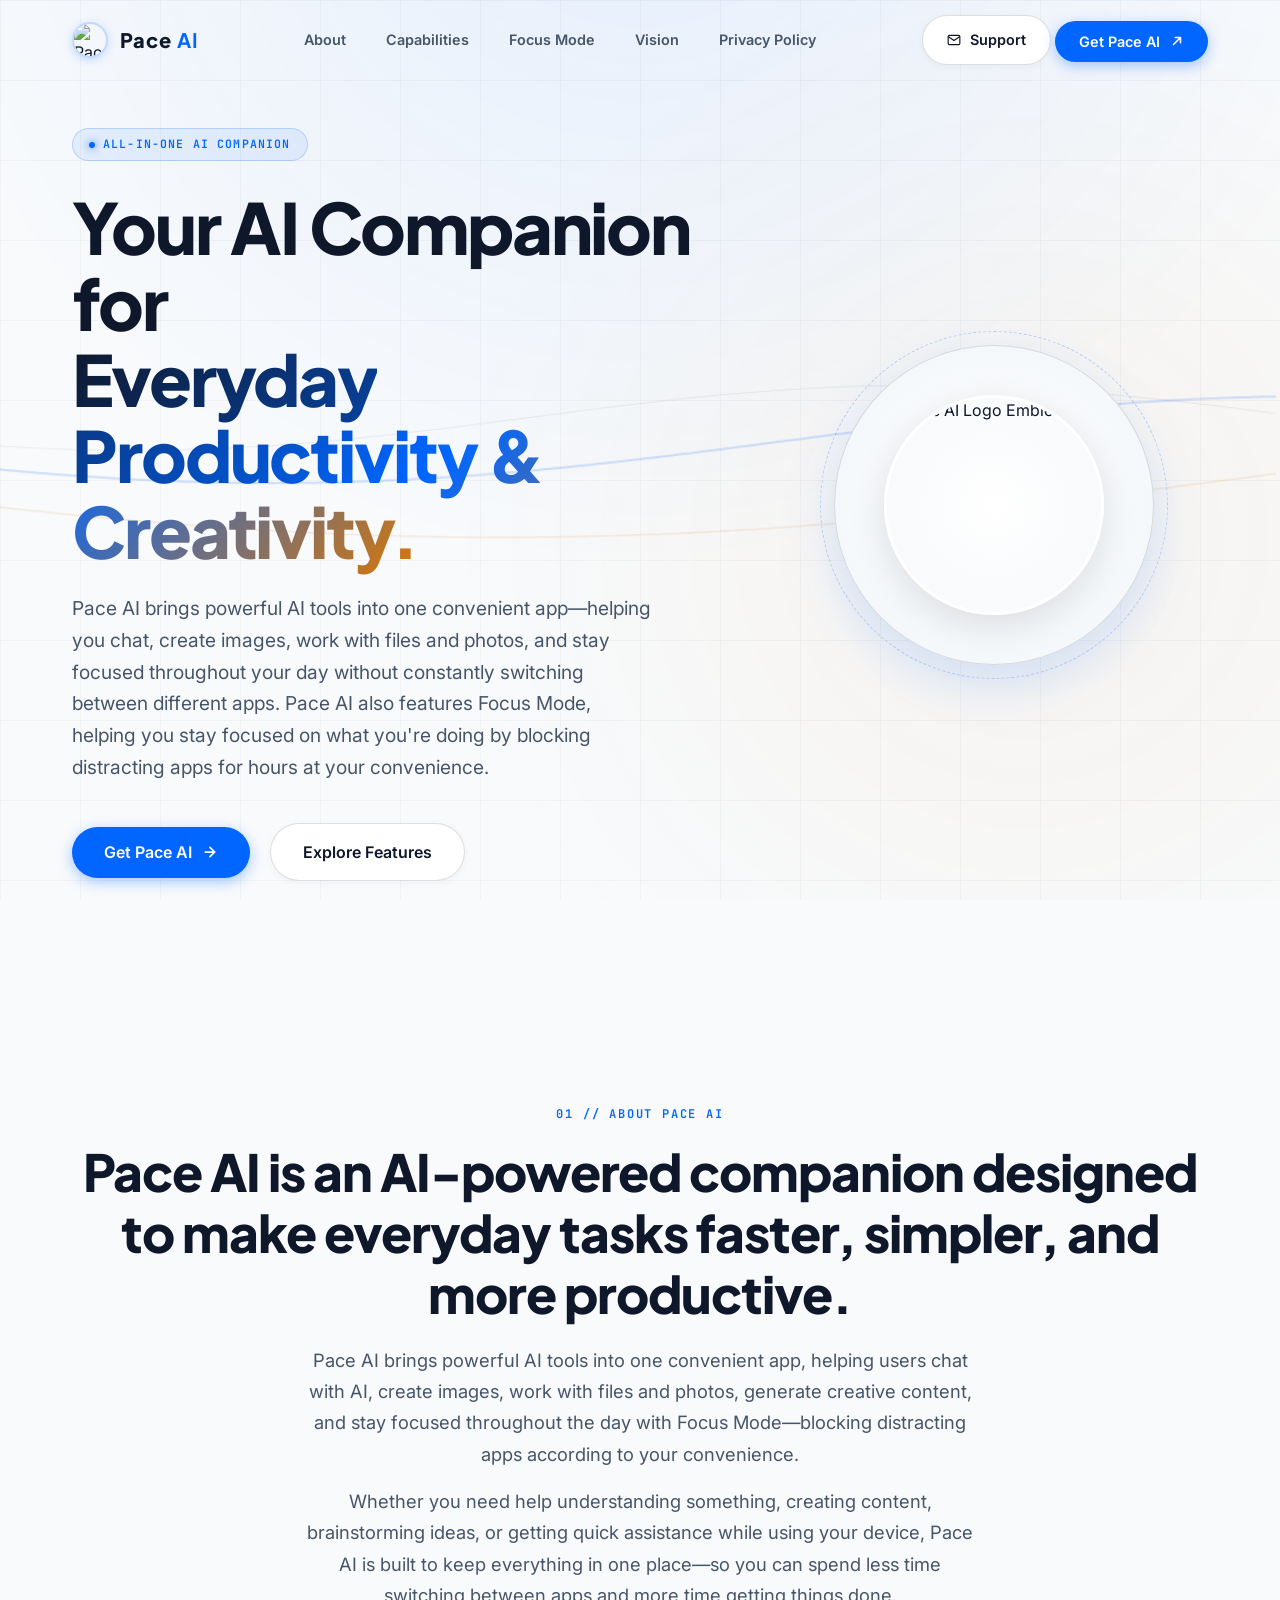
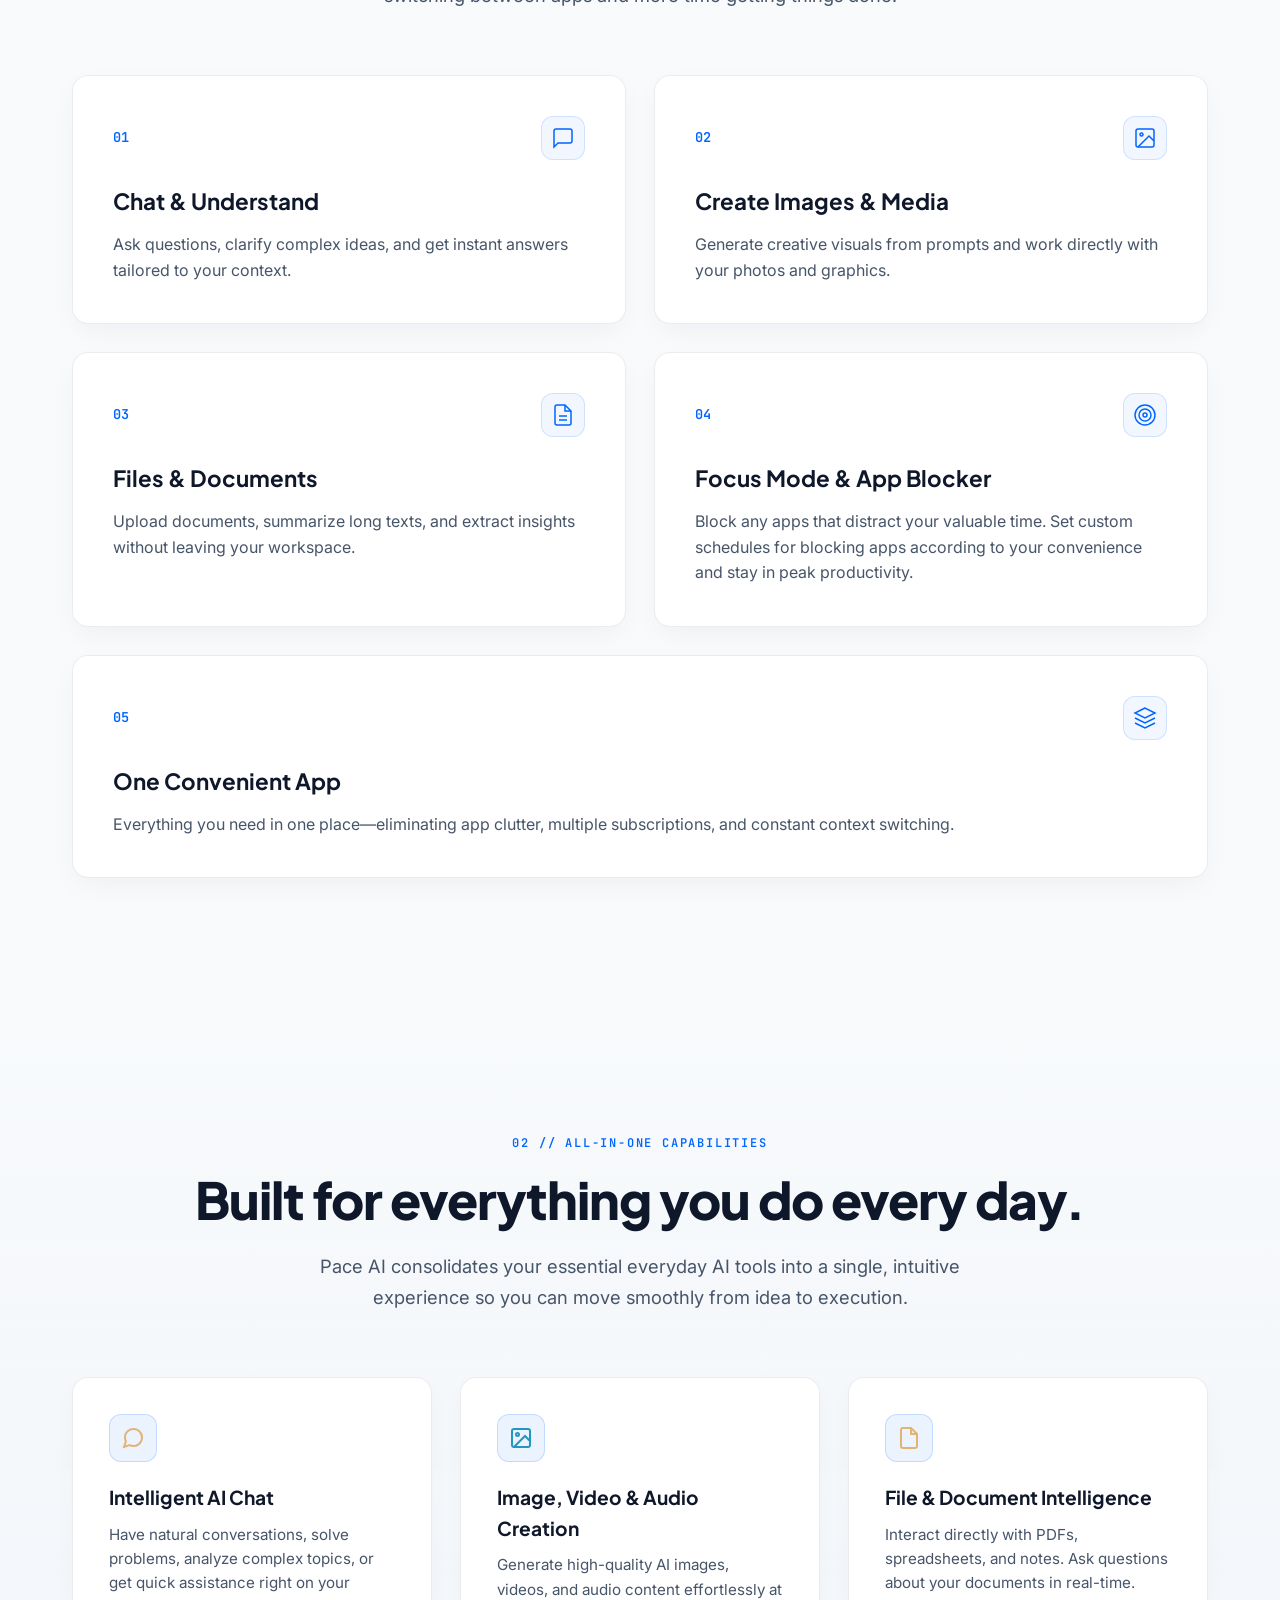
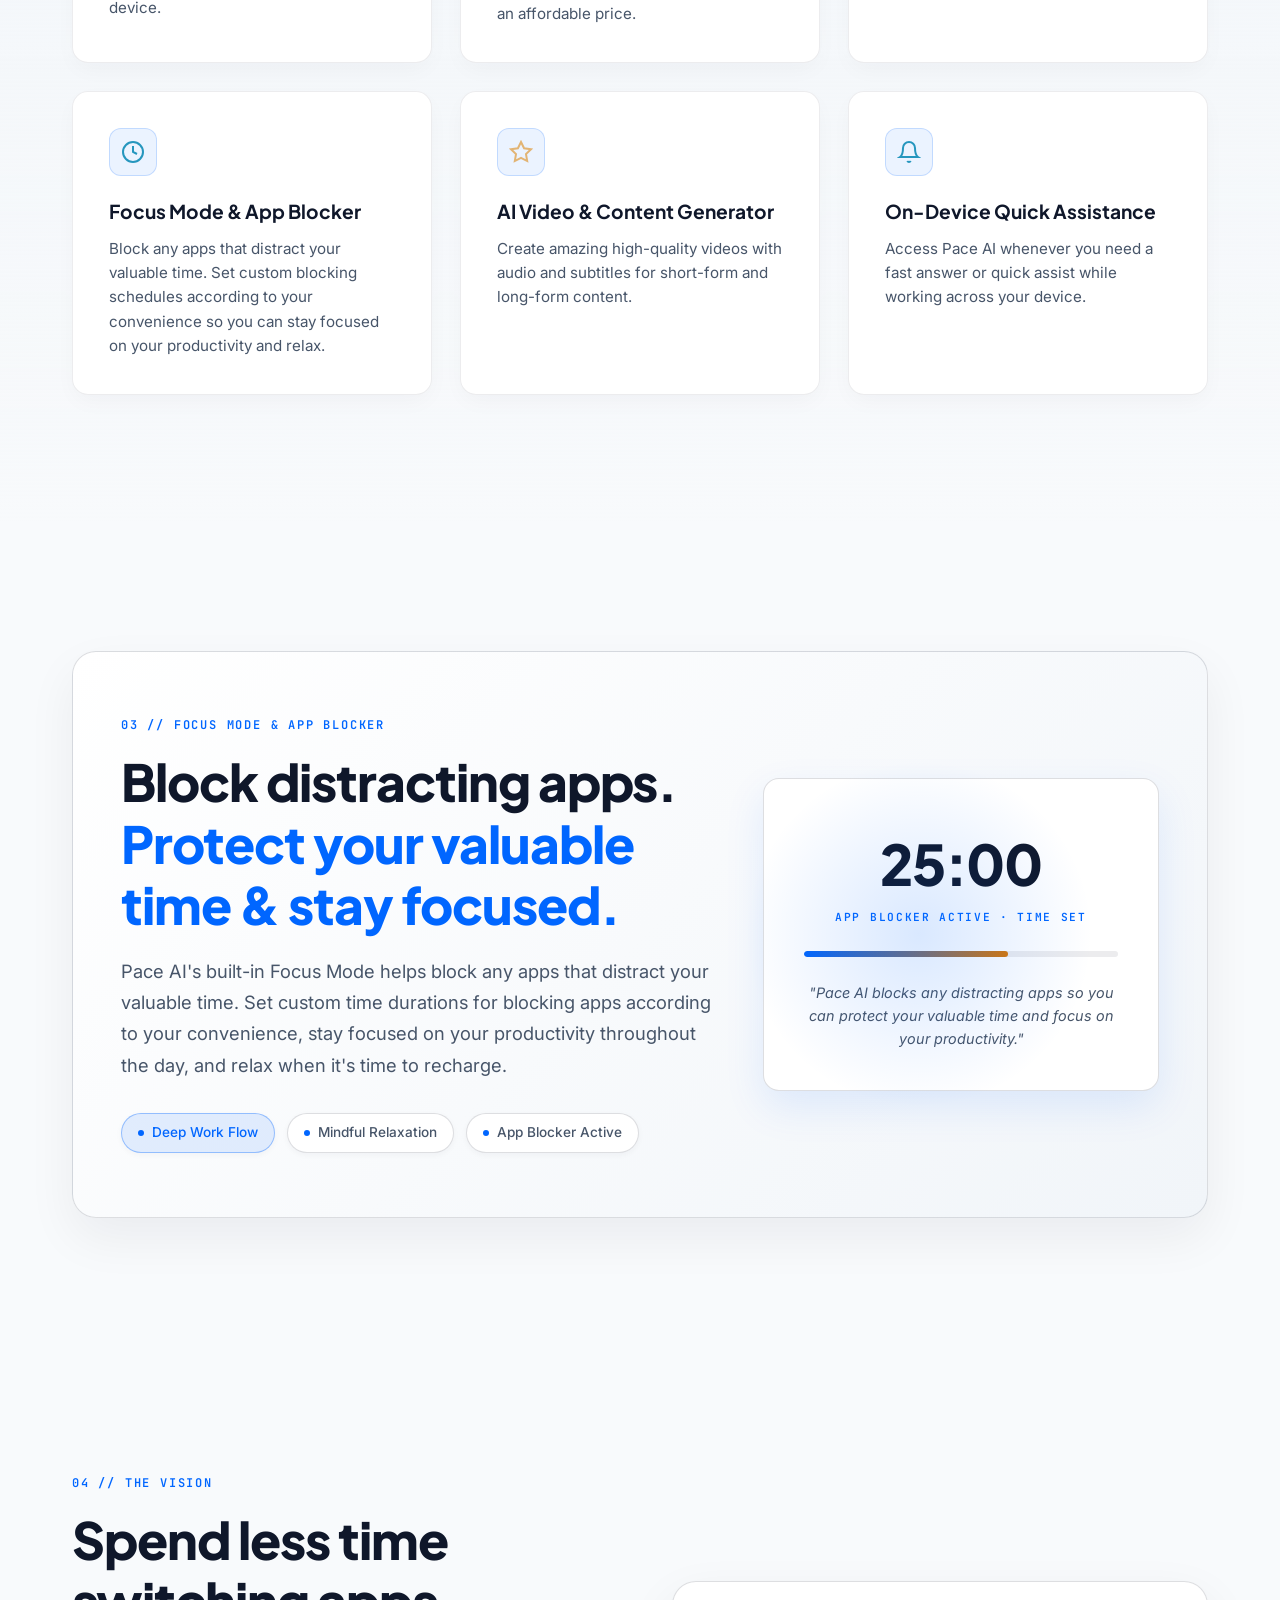
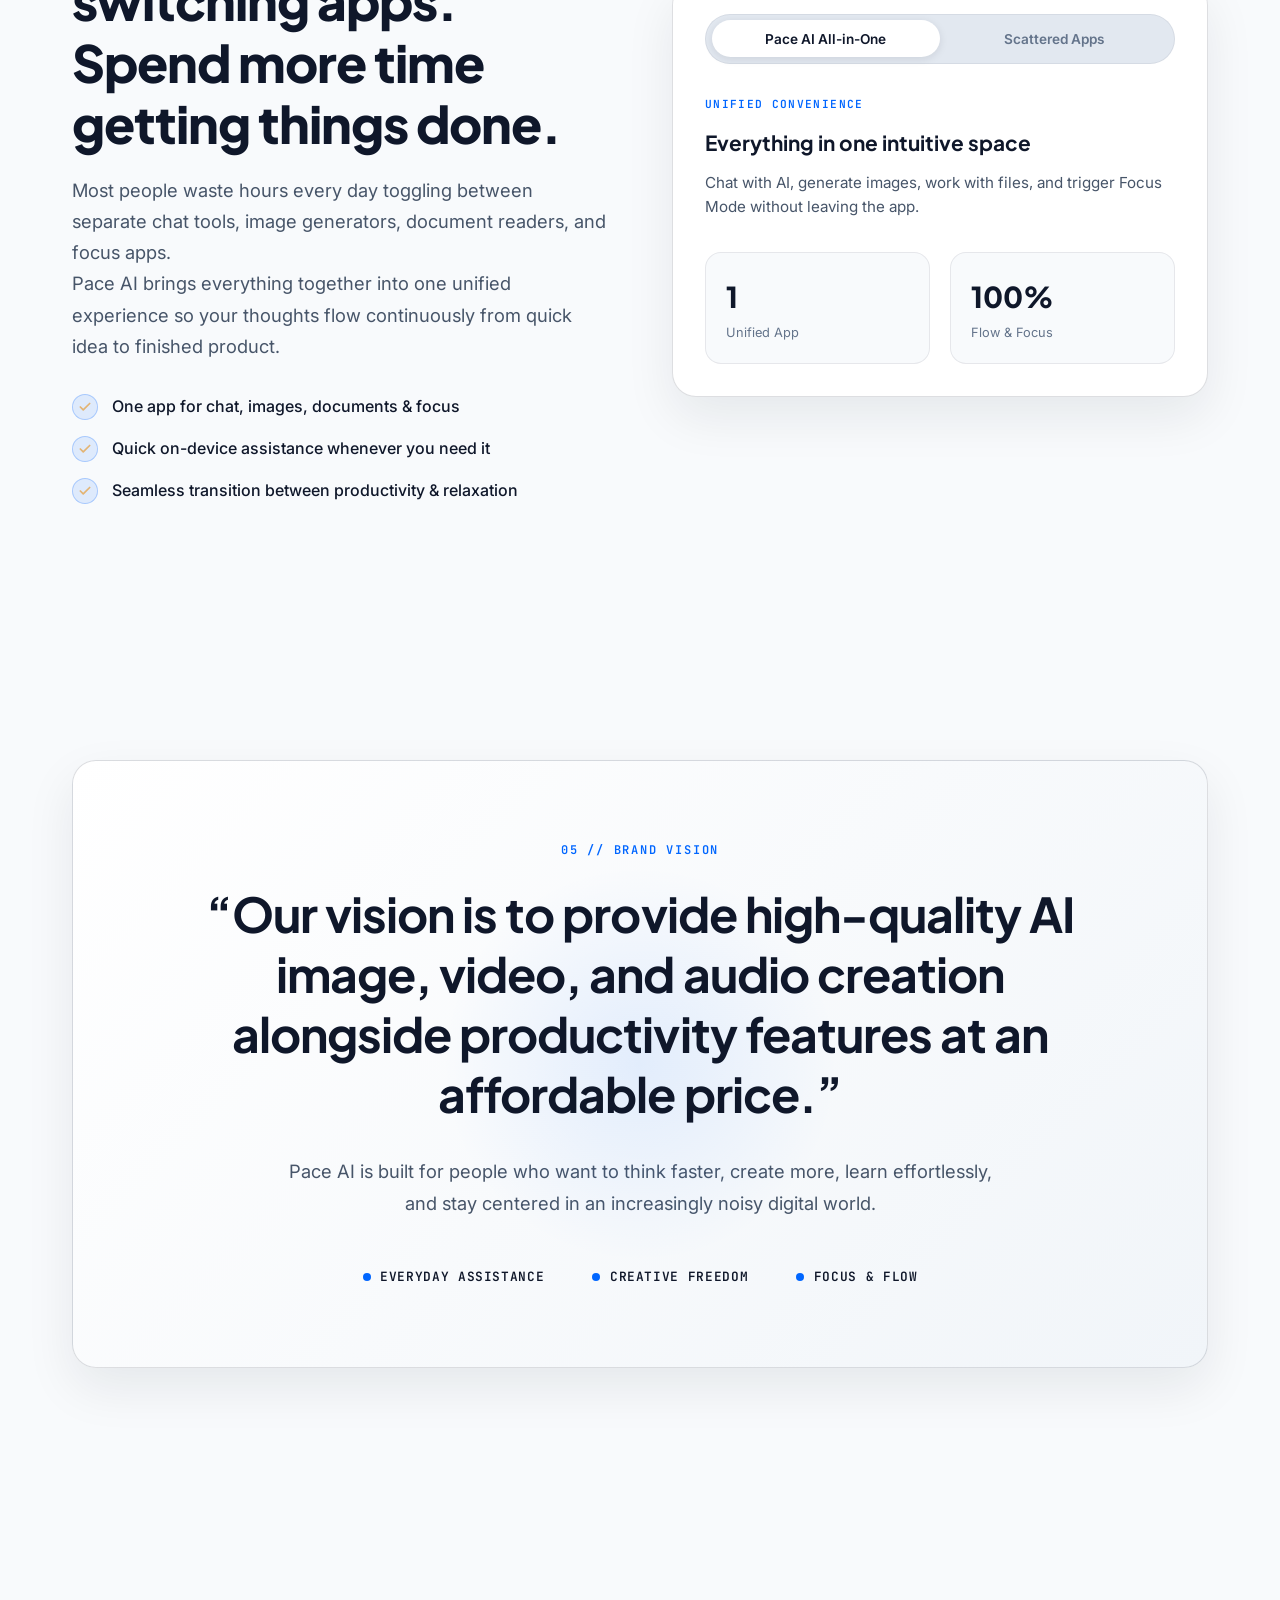
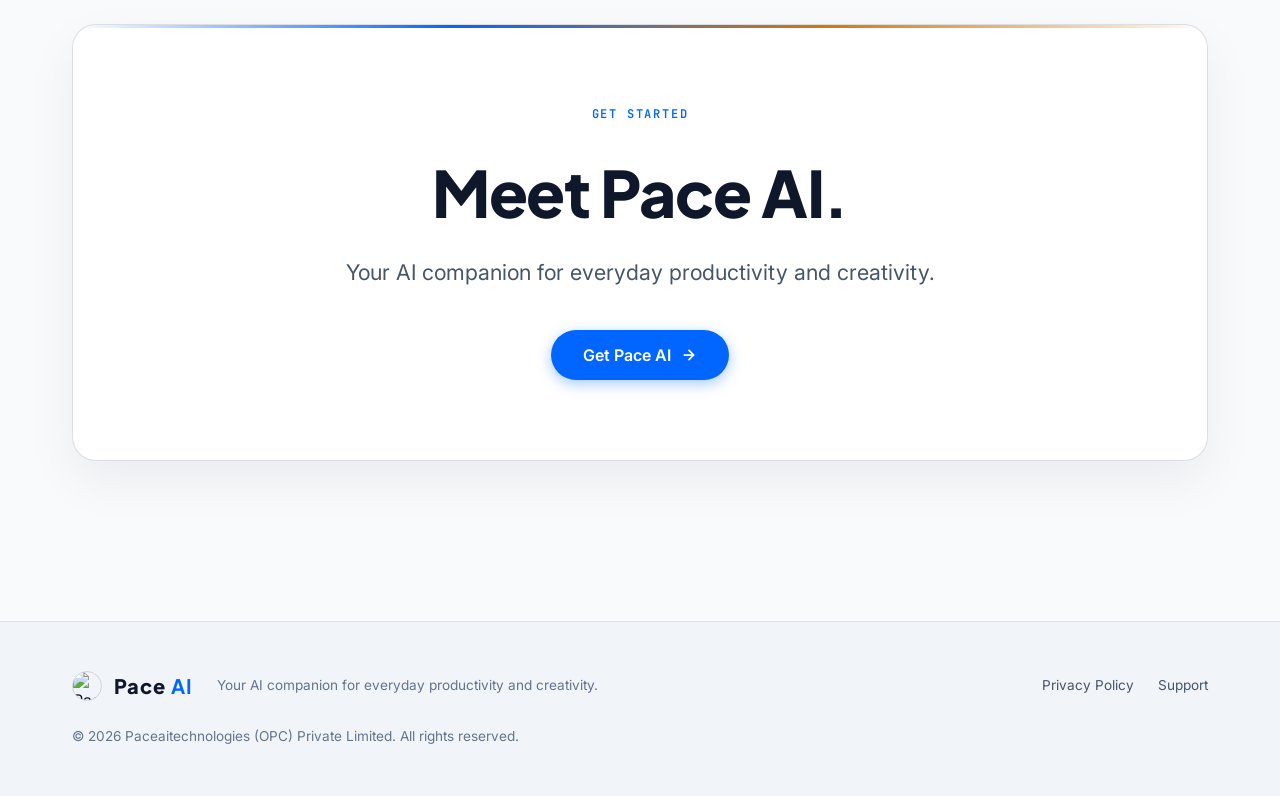
==== index.html @ 95705dc3 "Add files via upload" ====
<!DOCTYPE html>
<html lang="en">
<head>
  <meta charset="UTF-8">
  <meta name="viewport" content="width=device-width, initial-scale=1.0">
  <title>Pace AI — Your AI Companion for Everyday Productivity and Creativity</title>
  <meta name="description" content="Pace AI is an all-in-one AI companion designed to help you chat with AI, create images, work with files and photos, and stay focused with Focus Mode—all in one place.">
  
  <!-- Favicon -->
  <link rel="icon" type="image/png" href="assets/logo.png">
  
  <!-- Fonts -->
  <link rel="preconnect" href="https://fonts.googleapis.com">
  <link rel="preconnect" href="https://fonts.gstatic.com" crossorigin>
  <link href="https://fonts.googleapis.com/css2?family=Inter:wght@300;400;500;600;700&family=Plus+Jakarta+Sans:wght@400;500;600;700;800&family=JetBrains+Mono:wght@400;500&display=swap" rel="stylesheet">
  
  <!-- CSS -->
  <link rel="stylesheet" href="styles.css">
</head>
<body>

  <!-- Background Ambient Effects -->
  <div class="ambient-glow"></div>
  <div class="ambient-grid"></div>

  <!-- HEADER / NAVIGATION -->
  <header class="site-header" id="header">
    <div class="header-container">
      <a href="#" class="brand-logo" aria-label="Pace AI Home">
        <img src="assets/logo.png" alt="Pace AI Official Logo" class="brand-logo-img">
        <span class="brand-name">Pace <span class="brand-accent">AI</span></span>
      </a>

      <nav class="nav-links">
        <a href="#about" class="nav-link">About</a>
        <a href="#features" class="nav-link">Capabilities</a>
        <a href="#focus" class="nav-link">Focus Mode</a>
        <a href="#vision" class="nav-link">Vision</a>
        <a href="privacy.html" class="nav-link">Privacy Policy</a>
      </nav>

      <div class="nav-actions">
        <a href="mailto:sreerag@paceai.in" class="btn btn-secondary">
          <svg width="14" height="14" viewBox="0 0 24 24" fill="none" stroke="currentColor" stroke-width="2">
            <path d="M4 4h16c1.1 0 2 .9 2 2v12c0 1.1-.9 2-2 2H4c-1.1 0-2-.9-2-2V6c0-1.1.9-2 2-2z"/>
            <polyline points="22,6 12,13 2,6"/>
          </svg>
          <span>Support</span>
        </a>
        <button class="btn btn-primary open-modal-btn">
          <span>Get Pace AI</span>
          <svg width="14" height="14" viewBox="0 0 16 16" fill="none" xmlns="http://www.w3.org/2000/svg">
            <path d="M4 12L12 4M12 4H6M12 4V10" stroke="currentColor" stroke-width="1.75" stroke-linecap="round" stroke-linejoin="round"/>
          </svg>
        </button>
      </div>
    </div>
  </header>

  <main>
    <!-- HERO SECTION -->
    <section class="hero-section" id="hero">
      <canvas id="hero-canvas" class="hero-canvas"></canvas>
      
      <div class="section-container hero-container">
        <div class="hero-content">
          <div class="tag-pill fade-in">
            <span class="pill-pulse"></span>
            <span class="pill-text">ALL-IN-ONE AI COMPANION</span>
          </div>

          <h1 class="hero-title fade-in delay-1">
            Your AI Companion for<br>
            <span class="title-highlight">Everyday Productivity & Creativity.</span>
          </h1>

          <p class="hero-subtitle fade-in delay-2">
            Pace AI brings powerful AI tools into one convenient app—helping you chat, create images, work with files and photos, and stay focused throughout your day without constantly switching between different apps. Pace AI also features Focus Mode, helping you stay focused on what you're doing by blocking distracting apps for hours at your convenience.
          </p>

          <div class="hero-cta-group fade-in delay-3">
            <button class="btn btn-primary btn-large open-modal-btn">
              <span>Get Pace AI</span>
              <svg width="16" height="16" viewBox="0 0 16 16" fill="none" xmlns="http://www.w3.org/2000/svg">
                <path d="M3.33331 8H12.6666M12.6666 8L8.00002 3.33334M12.6666 8L8.00002 12.6667" stroke="currentColor" stroke-width="1.75" stroke-linecap="round" stroke-linejoin="round"/>
              </svg>
            </button>
            <a href="#features" class="btn btn-secondary btn-large">
              <span>Explore Features</span>
            </a>
          </div>
        </div>

        <!-- HERO BRAND LOGO EMBLEM SHOWCASE -->
        <div class="hero-visual-frame fade-in delay-3">
          <div class="logo-showcase-card">
            <div class="logo-ring-ambient"></div>
            <img src="assets/logo.png" alt="Pace AI Logo Emblem" class="hero-logo-large">
          </div>
        </div>
      </div>
    </section>

    <!-- ABOUT SECTION -->
    <section class="about-section" id="about">
      <div class="section-container">
        <div class="section-header text-center">
          <div class="section-mono-tag">01 // ABOUT PACE AI</div>
          <h2 class="section-title">Pace AI is an AI-powered companion designed to make everyday tasks faster, simpler, and more productive.</h2>
          <p class="section-description">
            Pace AI brings powerful AI tools into one convenient app, helping users chat with AI, create images, work with files and photos, generate creative content, and stay focused throughout the day with Focus Mode—blocking distracting apps according to your convenience.
          </p>
          <p class="section-description" style="margin-top: 1rem;">
            Whether you need help understanding something, creating content, brainstorming ideas, or getting quick assistance while using your device, Pace AI is built to keep everything in one place—so you can spend less time switching between apps and more time getting things done.
          </p>
        </div>

        <!-- 5 Core Pillars -->
        <div class="pillars-grid">
          <div class="pillar-card" data-pillar="chat">
            <div class="pillar-header">
              <span class="pillar-num">01</span>
              <div class="pillar-icon">
                <svg width="24" height="24" viewBox="0 0 24 24" fill="none" stroke="currentColor" stroke-width="1.5">
                  <path d="M21 15a2 2 0 0 1-2 2H7l-4 4V5a2 2 0 0 1 2-2h14a2 2 0 0 1 2 2z"/>
                </svg>
              </div>
            </div>
            <h3 class="pillar-title">Chat & Understand</h3>
            <p class="pillar-text">Ask questions, clarify complex ideas, and get instant answers tailored to your context.</p>
            <div class="pillar-accent-line"></div>
          </div>

          <div class="pillar-card" data-pillar="image">
            <div class="pillar-header">
              <span class="pillar-num">02</span>
              <div class="pillar-icon">
                <svg width="24" height="24" viewBox="0 0 24 24" fill="none" stroke="currentColor" stroke-width="1.5">
                  <rect x="3" y="3" width="18" height="18" rx="2" ry="2"/>
                  <circle cx="8.5" cy="8.5" r="1.5"/>
                  <polyline points="21 15 16 10 5 21"/>
                </svg>
              </div>
            </div>
            <h3 class="pillar-title">Create Images & Media</h3>
            <p class="pillar-text">Generate creative visuals from prompts and work directly with your photos and graphics.</p>
            <div class="pillar-accent-line"></div>
          </div>

          <div class="pillar-card" data-pillar="files">
            <div class="pillar-header">
              <span class="pillar-num">03</span>
              <div class="pillar-icon">
                <svg width="24" height="24" viewBox="0 0 24 24" fill="none" stroke="currentColor" stroke-width="1.5">
                  <path d="M14 2H6a2 2 0 0 0-2 2v16a2 2 0 0 0 2 2h12a2 2 0 0 0 2-2V8z"/>
                  <polyline points="14 2 14 8 20 8"/>
                  <line x1="16" y1="13" x2="8" y2="13"/>
                  <line x1="16" y1="17" x2="8" y2="17"/>
                </svg>
              </div>
            </div>
            <h3 class="pillar-title">Files & Documents</h3>
            <p class="pillar-text">Upload documents, summarize long texts, and extract insights without leaving your workspace.</p>
            <div class="pillar-accent-line"></div>
          </div>

          <div class="pillar-card" data-pillar="focus">
            <div class="pillar-header">
              <span class="pillar-num">04</span>
              <div class="pillar-icon">
                <svg width="24" height="24" viewBox="0 0 24 24" fill="none" stroke="currentColor" stroke-width="1.5">
                  <circle cx="12" cy="12" r="10"/>
                  <circle cx="12" cy="12" r="6"/>
                  <circle cx="12" cy="12" r="2"/>
                </svg>
              </div>
            </div>
            <h3 class="pillar-title">Focus Mode & App Blocker</h3>
            <p class="pillar-text">Block any apps that distract your valuable time. Set custom schedules for blocking apps according to your convenience and stay in peak productivity.</p>
            <div class="pillar-accent-line"></div>
          </div>

          <div class="pillar-card pillar-card-wide" data-pillar="allinone">
            <div class="pillar-header">
              <span class="pillar-num">05</span>
              <div class="pillar-icon">
                <svg width="24" height="24" viewBox="0 0 24 24" fill="none" stroke="currentColor" stroke-width="1.5">
                  <path d="M12 2L2 7l10 5 10-5-10-5zM2 17l10 5 10-5M2 12l10 5 10-5"/>
                </svg>
              </div>
            </div>
            <h3 class="pillar-title">One Convenient App</h3>
            <p class="pillar-text">Everything you need in one place—eliminating app clutter, multiple subscriptions, and constant context switching.</p>
            <div class="pillar-accent-line"></div>
          </div>
        </div>
      </div>
    </section>

    <!-- ALL-IN-ONE CAPABILITIES SECTION -->
    <section class="features-section" id="features">
      <div class="section-container">
        <div class="section-header text-center">
          <div class="section-mono-tag">02 // ALL-IN-ONE CAPABILITIES</div>
          <h2 class="section-title">Built for everything you do every day.</h2>
          <p class="section-description">
            Pace AI consolidates your essential everyday AI tools into a single, intuitive experience so you can move smoothly from idea to execution.
          </p>
        </div>

        <div class="features-grid">
          <div class="feature-box">
            <div class="feature-icon-wrapper">
              <svg width="24" height="24" viewBox="0 0 24 24" fill="none" stroke="#E2B474" stroke-width="2">
                <path d="M21 11.5a8.38 8.38 0 0 1-.9 3.8 8.5 8.5 0 0 1-7.6 4.7 8.38 8.38 0 0 1-3.8-.9L3 21l1.9-5.7a8.38 8.38 0 0 1-.9-3.8 8.5 8.5 0 0 1 4.7-7.6 8.38 8.38 0 0 1 3.8-.9h.5a8.48 8.48 0 0 1 8 8v.5z"/>
              </svg>
            </div>
            <h3 class="feature-title">Intelligent AI Chat</h3>
            <p class="feature-desc">Have natural conversations, solve problems, analyze complex topics, or get quick assistance right on your device.</p>
          </div>

          <div class="feature-box">
            <div class="feature-icon-wrapper">
              <svg width="24" height="24" viewBox="0 0 24 24" fill="none" stroke="#2596BE" stroke-width="2">
                <rect x="3" y="3" width="18" height="18" rx="2" ry="2"/>
                <circle cx="8.5" cy="8.5" r="1.5"/>
                <polyline points="21 15 16 10 5 21"/>
              </svg>
            </div>
            <h3 class="feature-title">Image, Video & Audio Creation</h3>
            <p class="feature-desc">Generate high-quality AI images, videos, and audio content effortlessly at an affordable price.</p>
          </div>

          <div class="feature-box">
            <div class="feature-icon-wrapper">
              <svg width="24" height="24" viewBox="0 0 24 24" fill="none" stroke="#E2B474" stroke-width="2">
                <path d="M14 2H6a2 2 0 0 0-2 2v16a2 2 0 0 0 2 2h12a2 2 0 0 0 2-2V8z"/>
                <polyline points="14 2 14 8 20 8"/>
              </svg>
            </div>
            <h3 class="feature-title">File & Document Intelligence</h3>
            <p class="feature-desc">Interact directly with PDFs, spreadsheets, and notes. Ask questions about your documents in real-time.</p>
          </div>

          <div class="feature-box">
            <div class="feature-icon-wrapper">
              <svg width="24" height="24" viewBox="0 0 24 24" fill="none" stroke="#2596BE" stroke-width="2">
                <circle cx="12" cy="12" r="10"/>
                <path d="M12 6v6l4 2"/>
              </svg>
            </div>
            <h3 class="feature-title">Focus Mode & App Blocker</h3>
            <p class="feature-desc">Block any apps that distract your valuable time. Set custom blocking schedules according to your convenience so you can stay focused on your productivity and relax.</p>
          </div>

          <div class="feature-box">
            <div class="feature-icon-wrapper">
              <svg width="24" height="24" viewBox="0 0 24 24" fill="none" stroke="#E2B474" stroke-width="2">
                <polygon points="12 2 15.09 8.26 22 9.27 17 14.14 18.18 21.02 12 17.77 5.82 21.02 7 14.14 2 9.27 8.91 8.26 12 2"/>
              </svg>
            </div>
            <h3 class="feature-title">AI Video & Content Generator</h3>
            <p class="feature-desc">Create amazing high-quality videos with audio and subtitles for short-form and long-form content.</p>
          </div>

          <div class="feature-box">
            <div class="feature-icon-wrapper">
              <svg width="24" height="24" viewBox="0 0 24 24" fill="none" stroke="#2596BE" stroke-width="2">
                <path d="M18 8A6 6 0 0 0 6 8c0 7-3 9-3 9h18s-3-2-3-9"/>
                <path d="M13.73 21a2 2 0 0 1-3.46 0"/>
              </svg>
            </div>
            <h3 class="feature-title">On-Device Quick Assistance</h3>
            <p class="feature-desc">Access Pace AI whenever you need a fast answer or quick assist while working across your device.</p>
          </div>
        </div>
      </div>
    </section>

    <!-- FOCUS MODE SPOTLIGHT SECTION -->
    <section class="focus-section" id="focus">
      <div class="section-container">
        <div class="focus-banner">
          <div class="focus-glow-bg"></div>
          <div class="focus-content-grid">
            <div class="focus-text-col">
              <div class="section-mono-tag">03 // FOCUS MODE & APP BLOCKER</div>
              <h2 class="section-title">Block distracting apps.<br><span class="accent-text">Protect your valuable time & stay focused.</span></h2>
              <p class="section-description">
                Pace AI's built-in Focus Mode helps block any apps that distract your valuable time. Set custom time durations for blocking apps according to your convenience, stay focused on your productivity throughout the day, and relax when it's time to recharge.
              </p>
              
              <div class="focus-rhythms">
                <div class="rhythm-chip active">
                  <span class="chip-dot"></span>
                  <span>Deep Work Flow</span>
                </div>
                <div class="rhythm-chip">
                  <span class="chip-dot"></span>
                  <span>Mindful Relaxation</span>
                </div>
                <div class="rhythm-chip">
                  <span class="chip-dot"></span>
                  <span>App Blocker Active</span>
                </div>
              </div>
            </div>

            <div class="focus-visual-col">
              <div class="focus-card">
                <div class="focus-timer-display">
                  <span class="timer-value">25:00</span>
                  <span class="timer-label">APP BLOCKER ACTIVE · TIME SET</span>
                </div>
                <div class="focus-bar">
                  <div class="focus-progress"></div>
                </div>
                <p class="focus-quote">"Pace AI blocks any distracting apps so you can protect your valuable time and focus on your productivity."</p>
              </div>
            </div>
          </div>
        </div>
      </div>
    </section>

    <!-- WHY PACE AI / VISION SECTION -->
    <section class="why-section" id="vision">
      <div class="section-container">
        <div class="why-grid">
          <div class="why-content-col">
            <div class="section-mono-tag">04 // THE VISION</div>
            <h2 class="section-title">Spend less time switching apps.<br>Spend more time getting things done.</h2>
            <p class="section-description">
              Most people waste hours every day toggling between separate chat tools, image generators, document readers, and focus apps. 
            </p>
            <p class="section-description">
              Pace AI brings everything together into one unified experience so your thoughts flow continuously from quick idea to finished product.
            </p>
            
            <div class="philosophy-checklist">
              <div class="check-item">
                <div class="check-icon">
                  <svg width="14" height="14" viewBox="0 0 16 16" fill="none" xmlns="http://www.w3.org/2000/svg">
                    <path d="M13.3333 4L6 11.3333L2.66667 8" stroke="#E2B474" stroke-width="2" stroke-linecap="round" stroke-linejoin="round"/>
                  </svg>
                </div>
                <span>One app for chat, images, documents & focus</span>
              </div>
              <div class="check-item">
                <div class="check-icon">
                  <svg width="14" height="14" viewBox="0 0 16 16" fill="none" xmlns="http://www.w3.org/2000/svg">
                    <path d="M13.3333 4L6 11.3333L2.66667 8" stroke="#E2B474" stroke-width="2" stroke-linecap="round" stroke-linejoin="round"/>
                  </svg>
                </div>
                <span>Quick on-device assistance whenever you need it</span>
              </div>
              <div class="check-item">
                <div class="check-icon">
                  <svg width="14" height="14" viewBox="0 0 16 16" fill="none" xmlns="http://www.w3.org/2000/svg">
                    <path d="M13.3333 4L6 11.3333L2.66667 8" stroke="#E2B474" stroke-width="2" stroke-linecap="round" stroke-linejoin="round"/>
                  </svg>
                </div>
                <span>Seamless transition between productivity & relaxation</span>
              </div>
            </div>
          </div>

          <div class="why-interactive-col">
            <div class="interactive-switch-card">
              <div class="switch-tabs">
                <button class="switch-tab active" data-tab="pace">Pace AI All-in-One</button>
                <button class="switch-tab" data-tab="traditional">Scattered Apps</button>
              </div>

              <div class="switch-content active" id="tab-pace">
                <div class="concept-badge">UNIFIED CONVENIENCE</div>
                <h4 class="concept-title">Everything in one intuitive space</h4>
                <p class="concept-text">Chat with AI, generate images, work with files, and trigger Focus Mode without leaving the app.</p>
                
                <div class="concept-metrics">
                  <div class="metric-box">
                    <span class="metric-val">1</span>
                    <span class="metric-lbl">Unified App</span>
                  </div>
                  <div class="metric-box">
                    <span class="metric-val">100%</span>
                    <span class="metric-lbl">Flow & Focus</span>
                  </div>
                </div>
              </div>

              <div class="switch-content" id="tab-traditional">
                <div class="concept-badge badge-muted">SCATTERED WORKFLOW</div>
                <h4 class="concept-title">Constant app switching & distraction</h4>
                <p class="concept-text">Juggling subscriptions, copying text between windows, and losing momentum throughout the day.</p>
                
                <div class="concept-metrics">
                  <div class="metric-box">
                    <span class="metric-val">5+</span>
                    <span class="metric-lbl">Separate Tools</span>
                  </div>
                  <div class="metric-box">
                    <span class="metric-val">High</span>
                    <span class="metric-lbl">Cognitive Overhead</span>
                  </div>
                </div>
              </div>
            </div>
          </div>
        </div>
      </div>
    </section>

    <!-- BRAND VISION BANNER -->
    <section class="vision-section" id="brand-vision">
      <div class="section-container">
        <div class="vision-banner">
          <div class="vision-bg-glow"></div>
          <div class="section-mono-tag text-center">05 // BRAND VISION</div>
          
          <blockquote class="vision-quote">
            “Our vision is to provide high-quality AI image, video, and audio creation alongside productivity features at an affordable price.”
          </blockquote>

          <p class="vision-statement">
            Pace AI is built for people who want to think faster, create more, learn effortlessly, and stay centered in an increasingly noisy digital world.
          </p>

          <div class="vision-pillars">
            <div class="vision-item">
              <span class="vision-dot"></span>
              <span class="vision-label">Everyday Assistance</span>
            </div>
            <div class="vision-item">
              <span class="vision-dot"></span>
              <span class="vision-label">Creative Freedom</span>
            </div>
            <div class="vision-item">
              <span class="vision-dot"></span>
              <span class="vision-label">Focus & Flow</span>
            </div>
          </div>
        </div>
      </div>
    </section>

    <!-- CLOSING SECTION -->
    <section class="closing-section" id="closing">
      <div class="section-container text-center">
        <div class="closing-box">
          <div class="closing-glow"></div>
          <div class="section-mono-tag">GET STARTED</div>
          
          <h2 class="closing-headline">Meet Pace AI.</h2>
          <p class="closing-subhead">Your AI companion for everyday productivity and creativity.</p>
          
          <div class="closing-actions">
            <button class="btn btn-primary btn-large open-modal-btn">
              <span>Get Pace AI</span>
              <svg width="16" height="16" viewBox="0 0 16 16" fill="none" xmlns="http://www.w3.org/2000/svg">
                <path d="M3.33331 8H12.6666M12.6666 8L8.00002 3.33334M12.6666 8L8.00002 12.6667" stroke="currentColor" stroke-width="1.75" stroke-linecap="round" stroke-linejoin="round"/>
              </svg>
            </button>
          </div>
        </div>
      </div>
    </section>
  </main>

  <!-- FOOTER -->
  <footer class="site-footer">
    <div class="footer-container">
      <div class="footer-brand">
        <a href="#" class="brand-logo">
          <img src="assets/logo.png" alt="Pace AI Logo" class="footer-logo-img">
          <span class="brand-name">Pace <span class="brand-accent">AI</span></span>
        </a>
        <p class="footer-tagline">Your AI companion for everyday productivity and creativity.</p>
      </div>

      <div class="footer-links">
        <a href="privacy.html" class="footer-link">Privacy Policy</a>
        <a href="mailto:sreerag@paceai.in" class="footer-link">Support</a>
      </div>

      <div class="footer-copyright">
        &copy; <span id="year">2026</span> Paceaitechnologies (OPC) Private Limited. All rights reserved.
      </div>
    </div>
  </footer>

  <!-- GET PACE AI MODAL -->
  <div class="modal-backdrop" id="modal-backdrop">
    <div class="modal-card">
      <button class="modal-close" id="modal-close" aria-label="Close modal">&times;</button>
      
      <div class="modal-body" id="modal-form-view">
        <div class="modal-logo-wrap">
          <img src="assets/logo.png" alt="Pace AI Logo" class="modal-logo-img">
        </div>
        <div class="section-mono-tag">EARLY ACCESS</div>
        <h3 class="modal-title">Get Pace AI</h3>
        <p class="modal-text">Join the priority roster to get instant access to the all-in-one AI companion for your everyday life.</p>
        
        <form id="access-form" class="modal-form">
          <div class="input-group">
            <input type="email" id="email-input" class="modal-input" placeholder="Enter your email address" required>
            <button type="submit" class="btn btn-primary btn-input">
              <span>Get Pace AI</span>
            </button>
          </div>
          <span class="input-hint">No spam. Only early access invitations and updates.</span>
        </form>
      </div>

      <div class="modal-body hidden" id="modal-success-view">
        <div class="success-icon-wrap">
          <img src="assets/logo.png" alt="Pace AI Logo" class="success-logo-img">
        </div>
        <h3 class="modal-title">Welcome to Pace AI</h3>
        <p class="modal-text">You're on the early access roster. We'll send your access link directly to your inbox.</p>
        <button class="btn btn-secondary btn-full" id="modal-done-btn">Back to Website</button>
      </div>
    </div>
  </div>

  <!-- JavaScript -->
  <script src="main.js"></script>
</body>
</html>
---- styles.css ----
/* ==========================================================================
   PACE AI — DESIGN SYSTEM & STYLESHEET (LIGHT MODE)
   Aesthetic: Ultra-sleek, clean, high-end porcelain white & electric blue theme
   ========================================================================== */

:root {
  /* Color Palette — Light Mode */
  --bg-dark: #f8fafc;
  --bg-surface: #ffffff;
  --bg-surface-elevated: #f1f5f9;
  --bg-glass: rgba(255, 255, 255, 0.85);
  --bg-glass-card: rgba(255, 255, 255, 0.95);
  
  --text-primary: #0f172a;
  --text-secondary: #475569;
  --text-muted: #64748b;
  
  --accent-warm: #d97706;
  --accent-warm-glow: rgba(217, 119, 6, 0.15);
  --accent-blue: #0284c7;
  --accent-blue-bright: #0066ff;
  --accent-blue-glow: rgba(0, 102, 255, 0.15);
  
  --border-subtle: rgba(15, 23, 42, 0.08);
  --border-medium: rgba(15, 23, 42, 0.14);
  --border-hover: rgba(0, 102, 255, 0.35);
  
  /* Typography */
  --font-display: 'Plus Jakarta Sans', -apple-system, BlinkMacSystemFont, sans-serif;
  --font-body: 'Inter', -apple-system, BlinkMacSystemFont, sans-serif;
  --font-mono: 'JetBrains Mono', monospace;
  
  /* Spacing & Layout */
  --container-max: 1200px;
  --header-height: 80px;
  --radius-sm: 8px;
  --radius-md: 16px;
  --radius-lg: 24px;
  --radius-pill: 999px;
  
  /* Transitions */
  --transition-fast: 0.2s cubic-bezier(0.16, 1, 0.3, 1);
  --transition-smooth: 0.4s cubic-bezier(0.16, 1, 0.3, 1);
}

/* Base Reset */
*, *::before, *::after {
  box-sizing: border-box;
  margin: 0;
  padding: 0;
}

html {
  scroll-behavior: smooth;
  font-size: 16px;
  background-color: var(--bg-dark);
  color: var(--text-primary);
  font-family: var(--font-body);
  -webkit-font-smoothing: antialiased;
  -moz-osx-font-smoothing: grayscale;
}

body {
  overflow-x: hidden;
  position: relative;
  min-height: 100vh;
  line-height: 1.6;
}

a {
  color: inherit;
  text-decoration: none;
}

button {
  font-family: inherit;
  cursor: pointer;
  border: none;
  background: none;
}

/* Background Effects — Light Mode */
.ambient-glow {
  position: fixed;
  top: 0;
  left: 50%;
  transform: translateX(-50%);
  width: 100vw;
  height: 100vh;
  background: 
    radial-gradient(circle at 50% -20%, rgba(0, 102, 255, 0.08) 0%, transparent 60%),
    radial-gradient(circle at 80% 60%, rgba(217, 119, 6, 0.05) 0%, transparent 50%);
  pointer-events: none;
  z-index: 0;
}

.ambient-grid {
  position: fixed;
  top: 0;
  left: 0;
  width: 100vw;
  height: 100vh;
  background-image: 
    linear-gradient(var(--border-subtle) 1px, transparent 1px),
    linear-gradient(90deg, var(--border-subtle) 1px, transparent 1px);
  background-size: 80px 80px;
  opacity: 0.4;
  pointer-events: none;
  z-index: 0;
}

/* Section Containers */
.section-container {
  max-width: var(--container-max);
  margin: 0 auto;
  padding: 0 2rem;
  position: relative;
  z-index: 1;
}

.section-mono-tag {
  font-family: var(--font-mono);
  font-size: 0.75rem;
  letter-spacing: 0.15em;
  color: var(--accent-blue-bright);
  margin-bottom: 1rem;
  text-transform: uppercase;
  font-weight: 600;
}

.section-title {
  font-family: var(--font-display);
  font-size: clamp(2rem, 4vw, 3.2rem);
  font-weight: 800;
  line-height: 1.2;
  letter-spacing: -0.02em;
  color: var(--text-primary);
  margin-bottom: 1.25rem;
}

.accent-text {
  color: var(--accent-blue-bright);
}

.section-description {
  font-size: clamp(1rem, 1.5vw, 1.15rem);
  color: var(--text-secondary);
  max-width: 680px;
  line-height: 1.7;
}

.text-center {
  text-align: center;
}

.text-center .section-description {
  margin-left: auto;
  margin-right: auto;
}

.section-tagline-quote {
  font-family: var(--font-display);
  font-weight: 700;
  font-size: 1.15rem;
  color: var(--accent-blue-bright);
  margin-top: 1.5rem;
}

/* BUTTONS */
.btn {
  display: inline-flex;
  align-items: center;
  justify-content: center;
  gap: 0.6rem;
  padding: 0.75rem 1.5rem;
  font-size: 0.9rem;
  font-weight: 600;
  border-radius: var(--radius-pill);
  transition: all var(--transition-fast);
  white-space: nowrap;
}

.btn-primary {
  background: var(--accent-blue-bright);
  color: #ffffff;
  box-shadow: 0 4px 14px rgba(0, 102, 255, 0.35);
}

.btn-primary:hover {
  background: #0052cc;
  color: #ffffff;
  box-shadow: 0 6px 20px rgba(0, 102, 255, 0.45);
  transform: translateY(-2px);
}

.btn-secondary {
  background: var(--bg-surface);
  color: var(--text-primary);
  border: 1px solid var(--border-medium);
  box-shadow: 0 2px 8px rgba(15, 23, 42, 0.04);
}

.btn-secondary:hover {
  background: #f8fafc;
  border-color: rgba(15, 23, 42, 0.25);
  transform: translateY(-2px);
}

.btn-large {
  padding: 0.95rem 2rem;
  font-size: 1rem;
}

/* HEADER & LOGO */
.site-header {
  position: fixed;
  top: 0;
  left: 0;
  width: 100%;
  height: var(--header-height);
  z-index: 100;
  transition: all var(--transition-smooth);
}

.site-header.scrolled {
  background: var(--bg-glass);
  backdrop-filter: blur(16px);
  -webkit-backdrop-filter: blur(16px);
  border-bottom: 1px solid var(--border-subtle);
  box-shadow: 0 4px 20px rgba(15, 23, 42, 0.05);
  height: 70px;
}

.header-container {
  max-width: var(--container-max);
  margin: 0 auto;
  padding: 0 2rem;
  height: 100%;
  display: flex;
  align-items: center;
  justify-content: space-between;
}

.brand-logo {
  display: flex;
  align-items: center;
  gap: 0.75rem;
}

.brand-logo-img {
  width: 36px;
  height: 36px;
  border-radius: 50%;
  object-fit: cover;
  border: 2px solid rgba(0, 102, 255, 0.2);
  box-shadow: 0 2px 10px rgba(0, 102, 255, 0.2);
}

.brand-name {
  font-family: var(--font-display);
  font-weight: 800;
  font-size: 1.25rem;
  letter-spacing: 0.05em;
  color: var(--text-primary);
}

.brand-accent {
  color: var(--accent-blue-bright);
  font-weight: 700;
}

.nav-links {
  display: flex;
  align-items: center;
  gap: 2.5rem;
}

.nav-link {
  font-size: 0.9rem;
  font-weight: 600;
  color: var(--text-secondary);
  transition: color var(--transition-fast);
  position: relative;
}

.nav-link:hover {
  color: var(--accent-blue-bright);
}

.nav-link::after {
  content: '';
  position: absolute;
  bottom: -4px;
  left: 0;
  width: 0;
  height: 2px;
  background: var(--accent-blue-bright);
  transition: width var(--transition-fast);
}

.nav-link:hover::after {
  width: 100%;
}

/* HERO SECTION */
.hero-section {
  position: relative;
  padding-top: calc(var(--header-height) + 3rem);
  padding-bottom: 6rem;
  min-height: 90vh;
  display: flex;
  align-items: center;
  overflow: hidden;
}

.hero-canvas {
  position: absolute;
  top: 0;
  left: 0;
  width: 100%;
  height: 100%;
  pointer-events: none;
  opacity: 0.7;
  z-index: 0;
}

.hero-container {
  display: grid;
  grid-template-columns: 1.2fr 0.8fr;
  gap: 4rem;
  align-items: center;
  width: 100%;
}

.tag-pill {
  display: inline-flex;
  align-items: center;
  gap: 0.5rem;
  padding: 0.4rem 1rem;
  background: rgba(0, 102, 255, 0.08);
  border: 1px solid rgba(0, 102, 255, 0.2);
  border-radius: var(--radius-pill);
  margin-bottom: 1.75rem;
}

.pill-pulse {
  width: 6px;
  height: 6px;
  border-radius: 50%;
  background: var(--accent-blue-bright);
  box-shadow: 0 0 8px var(--accent-blue-bright);
  animation: pulse 2s infinite;
}

@keyframes pulse {
  0% { opacity: 0.4; }
  50% { opacity: 1; }
  100% { opacity: 0.4; }
}

.pill-text {
  font-family: var(--font-mono);
  font-size: 0.72rem;
  letter-spacing: 0.1em;
  color: var(--accent-blue-bright);
  font-weight: 600;
}

.hero-title {
  font-family: var(--font-display);
  font-size: clamp(2.8rem, 5.5vw, 4.8rem);
  font-weight: 800;
  line-height: 1.08;
  letter-spacing: -0.03em;
  margin-bottom: 1.5rem;
  color: var(--text-primary);
}

.title-highlight {
  background: linear-gradient(135deg, #0f172a 0%, #0066ff 60%, #d97706 100%);
  -webkit-background-clip: text;
  -webkit-text-fill-color: transparent;
}

.hero-subtitle {
  font-size: clamp(1.05rem, 1.7vw, 1.2rem);
  color: var(--text-secondary);
  line-height: 1.65;
  margin-bottom: 2.5rem;
  max-width: 580px;
}

.hero-cta-group {
  display: flex;
  align-items: center;
  gap: 1.25rem;
}

/* HERO LOGO EMBLEM SHOWCASE */
.hero-visual-frame {
  position: relative;
  display: flex;
  justify-content: center;
}

.logo-showcase-card {
  position: relative;
  width: 320px;
  height: 320px;
  border-radius: 50%;
  background: radial-gradient(circle, #ffffff 0%, #f1f5f9 100%);
  border: 1px solid var(--border-medium);
  box-shadow: 0 20px 50px rgba(0, 102, 255, 0.15);
  display: flex;
  align-items: center;
  justify-content: center;
  transition: transform var(--transition-smooth);
}

.logo-showcase-card:hover {
  transform: scale(1.04);
  border-color: var(--accent-blue-bright);
  box-shadow: 0 25px 60px rgba(0, 102, 255, 0.22);
}

.logo-ring-ambient {
  position: absolute;
  inset: -15px;
  border-radius: 50%;
  border: 1px dashed rgba(0, 102, 255, 0.25);
  animation: spin 30s linear infinite;
}

@keyframes spin {
  100% { transform: rotate(360deg); }
}

.hero-logo-large {
  width: 220px;
  height: 220px;
  border-radius: 50%;
  object-fit: cover;
  box-shadow: 0 12px 36px rgba(15, 23, 42, 0.12);
  border: 3px solid #ffffff;
}

/* ABOUT SECTION & PILLARS */
.about-section {
  padding: 8rem 0;
  position: relative;
}

.pillars-grid {
  display: grid;
  grid-template-columns: repeat(2, 1fr);
  gap: 1.75rem;
  margin-top: 4rem;
}

.pillar-card {
  background: var(--bg-surface);
  border: 1px solid var(--border-subtle);
  border-radius: var(--radius-md);
  padding: 2.5rem;
  position: relative;
  overflow: hidden;
  box-shadow: 0 10px 30px -5px rgba(15, 23, 42, 0.05);
  transition: all var(--transition-smooth);
}

.pillar-card:hover {
  background: var(--bg-surface);
  border-color: var(--border-hover);
  transform: translateY(-4px);
  box-shadow: 0 20px 40px -10px rgba(0, 102, 255, 0.14);
}

.pillar-card-wide {
  grid-column: span 2;
}

.pillar-header {
  display: flex;
  align-items: center;
  justify-content: space-between;
  margin-bottom: 1.5rem;
}

.pillar-num {
  font-family: var(--font-mono);
  font-size: 0.85rem;
  color: var(--accent-blue-bright);
  font-weight: 600;
}

.pillar-icon {
  width: 44px;
  height: 44px;
  border-radius: 12px;
  background: rgba(0, 102, 255, 0.05);
  border: 1px solid rgba(0, 102, 255, 0.15);
  display: flex;
  align-items: center;
  justify-content: center;
  color: var(--accent-blue-bright);
  transition: all var(--transition-fast);
}

.pillar-card:hover .pillar-icon {
  color: #ffffff;
  border-color: var(--accent-blue-bright);
  background: var(--accent-blue-bright);
}

.pillar-title {
  font-family: var(--font-display);
  font-size: 1.4rem;
  font-weight: 700;
  color: var(--text-primary);
  margin-bottom: 0.75rem;
}

.pillar-text {
  font-size: 1rem;
  color: var(--text-secondary);
  line-height: 1.6;
}

.pillar-accent-line {
  position: absolute;
  bottom: 0;
  left: 0;
  width: 0;
  height: 3px;
  background: linear-gradient(90deg, var(--accent-blue-bright), var(--accent-warm));
  transition: width var(--transition-smooth);
}

.pillar-card:hover .pillar-accent-line {
  width: 100%;
}

/* ALL-IN-ONE CAPABILITIES SECTION */
.features-section {
  padding: 8rem 0;
  position: relative;
  background: linear-gradient(to bottom, transparent, rgba(241, 245, 249, 0.6) 50%, transparent);
}

.features-grid {
  display: grid;
  grid-template-columns: repeat(3, 1fr);
  gap: 1.75rem;
  margin-top: 4rem;
}

.feature-box {
  background: var(--bg-surface);
  border: 1px solid var(--border-subtle);
  border-radius: var(--radius-md);
  padding: 2.25rem;
  box-shadow: 0 8px 24px -4px rgba(15, 23, 42, 0.04);
  transition: all var(--transition-smooth);
}

.feature-box:hover {
  border-color: var(--border-hover);
  transform: translateY(-4px);
  box-shadow: 0 16px 36px -6px rgba(0, 102, 255, 0.12);
}

.feature-icon-wrapper {
  width: 48px;
  height: 48px;
  border-radius: 12px;
  background: rgba(0, 102, 255, 0.08);
  border: 1px solid rgba(0, 102, 255, 0.18);
  display: flex;
  align-items: center;
  justify-content: center;
  margin-bottom: 1.25rem;
}

.feature-title {
  font-family: var(--font-display);
  font-size: 1.2rem;
  font-weight: 700;
  color: var(--text-primary);
  margin-bottom: 0.6rem;
}

.feature-desc {
  font-size: 0.95rem;
  color: var(--text-secondary);
  line-height: 1.6;
}

/* FOCUS MODE SPOTLIGHT SECTION */
.focus-section {
  padding: 8rem 0;
  position: relative;
}

.focus-banner {
  background: linear-gradient(135deg, #ffffff 0%, #f1f5f9 100%);
  border: 1px solid var(--border-medium);
  border-radius: var(--radius-lg);
  padding: 4rem 3rem;
  position: relative;
  overflow: hidden;
  box-shadow: 0 20px 50px rgba(15, 23, 42, 0.06);
}

.focus-glow-bg {
  position: absolute;
  top: 50%;
  right: 10%;
  transform: translateY(-50%);
  width: 350px;
  height: 350px;
  background: radial-gradient(circle, var(--accent-blue-glow) 0%, transparent 70%);
  pointer-events: none;
}

.focus-content-grid {
  display: grid;
  grid-template-columns: 1.2fr 0.8fr;
  gap: 3rem;
  align-items: center;
}

.focus-rhythms {
  display: flex;
  gap: 0.75rem;
  margin-top: 2rem;
  flex-wrap: wrap;
}

.rhythm-chip {
  display: flex;
  align-items: center;
  gap: 0.5rem;
  padding: 0.5rem 1rem;
  background: #ffffff;
  border: 1px solid var(--border-medium);
  border-radius: var(--radius-pill);
  font-size: 0.85rem;
  color: var(--text-secondary);
  font-weight: 500;
  cursor: pointer;
  box-shadow: 0 2px 6px rgba(15, 23, 42, 0.04);
  transition: all var(--transition-fast);
}

.rhythm-chip.active, .rhythm-chip:hover {
  background: rgba(0, 102, 255, 0.1);
  border-color: rgba(0, 102, 255, 0.35);
  color: var(--accent-blue-bright);
}

.rhythm-chip .chip-dot {
  width: 6px;
  height: 6px;
  border-radius: 50%;
  background: var(--accent-blue-bright);
}

.focus-card {
  background: #ffffff;
  border: 1px solid var(--border-medium);
  border-radius: var(--radius-md);
  padding: 2.5rem;
  text-align: center;
  box-shadow: 0 16px 40px rgba(0, 102, 255, 0.1);
}

.focus-timer-display {
  display: flex;
  flex-direction: column;
  align-items: center;
  margin-bottom: 1.5rem;
}

.timer-value {
  font-family: var(--font-display);
  font-size: 3.5rem;
  font-weight: 800;
  letter-spacing: -0.02em;
  color: var(--text-primary);
}

.timer-label {
  font-family: var(--font-mono);
  font-size: 0.7rem;
  letter-spacing: 0.15em;
  color: var(--accent-blue-bright);
  font-weight: 600;
}

.focus-bar {
  width: 100%;
  height: 6px;
  background: rgba(15, 23, 42, 0.08);
  border-radius: var(--radius-pill);
  overflow: hidden;
  margin-bottom: 1.5rem;
}

.focus-progress {
  width: 65%;
  height: 100%;
  background: linear-gradient(90deg, var(--accent-blue-bright), var(--accent-warm));
  border-radius: var(--radius-pill);
}

.focus-quote {
  font-size: 0.9rem;
  color: var(--text-secondary);
  font-style: italic;
}

/* WHY SECTION */
.why-section {
  padding: 8rem 0;
  position: relative;
}

.why-grid {
  display: grid;
  grid-template-columns: 1fr 1fr;
  gap: 4rem;
  align-items: center;
}

.philosophy-checklist {
  margin-top: 2rem;
  display: flex;
  flex-direction: column;
  gap: 1rem;
}

.check-item {
  display: flex;
  align-items: center;
  gap: 0.85rem;
  font-size: 1rem;
  color: var(--text-primary);
  font-weight: 500;
}

.check-icon {
  width: 26px;
  height: 26px;
  border-radius: 50%;
  background: rgba(0, 102, 255, 0.1);
  border: 1px solid rgba(0, 102, 255, 0.25);
  display: flex;
  align-items: center;
  justify-content: center;
  flex-shrink: 0;
}

/* INTERACTIVE SWITCH CARD */
.interactive-switch-card {
  background: var(--bg-surface);
  border: 1px solid var(--border-medium);
  border-radius: var(--radius-lg);
  padding: 2rem;
  box-shadow: 0 20px 50px rgba(15, 23, 42, 0.08);
  position: relative;
}

.switch-tabs {
  display: flex;
  background: #e2e8f0;
  padding: 0.35rem;
  border-radius: var(--radius-pill);
  margin-bottom: 2rem;
  border: 1px solid rgba(15, 23, 42, 0.06);
}

.switch-tab {
  flex: 1;
  padding: 0.65rem 1rem;
  font-size: 0.85rem;
  font-weight: 600;
  color: var(--text-muted);
  border-radius: var(--radius-pill);
  transition: all var(--transition-fast);
}

.switch-tab.active {
  background: #ffffff;
  color: var(--text-primary);
  box-shadow: 0 2px 8px rgba(15, 23, 42, 0.1);
}

.switch-content {
  display: none;
  animation: fadeIn 0.3s ease forwards;
}

.switch-content.active {
  display: block;
}

@keyframes fadeIn {
  from { opacity: 0; transform: translateY(6px); }
  to { opacity: 1; transform: translateY(0); }
}

.concept-badge {
  font-family: var(--font-mono);
  font-size: 0.7rem;
  letter-spacing: 0.12em;
  color: var(--accent-blue-bright);
  margin-bottom: 0.75rem;
  font-weight: 600;
}

.badge-muted {
  color: var(--text-muted);
}

.concept-title {
  font-family: var(--font-display);
  font-size: 1.3rem;
  font-weight: 700;
  margin-bottom: 0.75rem;
}

.concept-text {
  font-size: 0.95rem;
  color: var(--text-secondary);
  line-height: 1.6;
  margin-bottom: 2rem;
}

.concept-metrics {
  display: grid;
  grid-template-columns: 1fr 1fr;
  gap: 1.25rem;
}

.metric-box {
  background: #f8fafc;
  border: 1px solid var(--border-subtle);
  border-radius: var(--radius-md);
  padding: 1.25rem;
  display: flex;
  flex-direction: column;
  gap: 0.25rem;
}

.metric-val {
  font-family: var(--font-display);
  font-size: 1.8rem;
  font-weight: 800;
  color: var(--text-primary);
}

.metric-lbl {
  font-size: 0.8rem;
  color: var(--text-muted);
}

/* BRAND VISION SECTION */
.vision-section {
  padding: 8rem 0;
  position: relative;
}

.vision-banner {
  background: linear-gradient(135deg, #ffffff 0%, #f1f5f9 100%);
  border: 1px solid var(--border-medium);
  border-radius: var(--radius-lg);
  padding: 5rem 3rem;
  text-align: center;
  position: relative;
  overflow: hidden;
  box-shadow: 0 20px 50px rgba(15, 23, 42, 0.08);
}

.vision-bg-glow {
  position: absolute;
  top: 50%;
  left: 50%;
  transform: translate(-50%, -50%);
  width: 400px;
  height: 400px;
  background: radial-gradient(circle, var(--accent-blue-glow) 0%, transparent 70%);
  pointer-events: none;
  opacity: 0.6;
}

.vision-quote {
  font-family: var(--font-display);
  font-size: clamp(1.8rem, 3.8vw, 3rem);
  font-weight: 700;
  line-height: 1.25;
  letter-spacing: -0.02em;
  color: var(--text-primary);
  max-width: 900px;
  margin: 1.5rem auto 2rem auto;
  position: relative;
}

.vision-statement {
  font-size: clamp(1rem, 1.5vw, 1.15rem);
  color: var(--text-secondary);
  max-width: 720px;
  margin: 0 auto 3rem auto;
  line-height: 1.7;
}

.vision-pillars {
  display: flex;
  align-items: center;
  justify-content: center;
  gap: 3rem;
  flex-wrap: wrap;
}

.vision-item {
  display: flex;
  align-items: center;
  gap: 0.6rem;
}

.vision-dot {
  width: 8px;
  height: 8px;
  border-radius: 50%;
  background: var(--accent-blue-bright);
}

.vision-label {
  font-family: var(--font-mono);
  font-size: 0.8rem;
  color: var(--text-primary);
  letter-spacing: 0.05em;
  text-transform: uppercase;
  font-weight: 600;
}

/* CLOSING SECTION */
.closing-section {
  padding: 8rem 0 10rem 0;
  position: relative;
}

.closing-box {
  background: var(--bg-surface);
  border: 1px solid var(--border-medium);
  border-radius: var(--radius-lg);
  padding: 5rem 2rem;
  position: relative;
  overflow: hidden;
  box-shadow: 0 20px 50px rgba(15, 23, 42, 0.06);
}

.closing-glow {
  position: absolute;
  top: 0;
  left: 50%;
  transform: translateX(-50%);
  width: 100%;
  height: 3px;
  background: linear-gradient(90deg, transparent, var(--accent-blue-bright), var(--accent-warm), transparent);
}

.closing-headline {
  font-family: var(--font-display);
  font-size: clamp(2.5rem, 5vw, 4rem);
  font-weight: 800;
  color: var(--text-primary);
  margin-bottom: 0.75rem;
  letter-spacing: -0.02em;
}

.closing-subhead {
  font-size: clamp(1.1rem, 2vw, 1.35rem);
  color: var(--text-secondary);
  margin-bottom: 2.5rem;
}

/* FOOTER */
.site-footer {
  border-top: 1px solid var(--border-subtle);
  padding: 3rem 0;
  background: #f1f5f9;
  position: relative;
  z-index: 1;
}

.footer-container {
  max-width: var(--container-max);
  margin: 0 auto;
  padding: 0 2rem;
  display: flex;
  align-items: center;
  justify-content: space-between;
  flex-wrap: wrap;
  gap: 1.5rem;
}

.footer-brand {
  display: flex;
  align-items: center;
  gap: 1.5rem;
}

.footer-logo-img {
  width: 30px;
  height: 30px;
  border-radius: 50%;
  object-fit: cover;
  border: 1px solid var(--border-medium);
}

.footer-tagline {
  font-size: 0.85rem;
  color: var(--text-muted);
}

.footer-copyright {
  font-size: 0.85rem;
  color: var(--text-muted);
}

/* MODAL BACKDROP & CARD */
.modal-backdrop {
  position: fixed;
  inset: 0;
  background: rgba(15, 23, 42, 0.4);
  backdrop-filter: blur(12px);
  -webkit-backdrop-filter: blur(12px);
  z-index: 1000;
  display: flex;
  align-items: center;
  justify-content: center;
  padding: 1.5rem;
  opacity: 0;
  pointer-events: none;
  transition: opacity var(--transition-smooth);
}

.modal-backdrop.active {
  opacity: 1;
  pointer-events: auto;
}

.modal-card {
  background: #ffffff;
  border: 1px solid var(--border-medium);
  border-radius: var(--radius-lg);
  width: 100%;
  max-width: 480px;
  padding: 3rem 2.5rem;
  position: relative;
  box-shadow: 0 25px 60px rgba(15, 23, 42, 0.18);
  transform: scale(0.95) translateY(10px);
  transition: transform var(--transition-smooth);
}

.modal-backdrop.active .modal-card {
  transform: scale(1) translateY(0);
}

.modal-close {
  position: absolute;
  top: 1.25rem;
  right: 1.25rem;
  font-size: 1.5rem;
  color: var(--text-muted);
  width: 32px;
  height: 32px;
  border-radius: 50%;
  display: flex;
  align-items: center;
  justify-content: center;
  transition: color var(--transition-fast);
}

.modal-close:hover {
  color: var(--text-primary);
}

.modal-logo-wrap {
  margin-bottom: 1.25rem;
}

.modal-logo-img, .success-logo-img {
  width: 52px;
  height: 52px;
  border-radius: 50%;
  object-fit: cover;
  border: 2px solid var(--accent-blue-bright);
  box-shadow: 0 0 16px var(--accent-blue-glow);
}

.modal-title {
  font-family: var(--font-display);
  font-size: 1.8rem;
  font-weight: 800;
  color: var(--text-primary);
  margin-bottom: 0.75rem;
}

.modal-text {
  font-size: 0.95rem;
  color: var(--text-secondary);
  line-height: 1.6;
  margin-bottom: 2rem;
}

.modal-form {
  display: flex;
  flex-direction: column;
  gap: 0.75rem;
}

.input-group {
  display: flex;
  flex-direction: column;
  gap: 0.75rem;
}

.modal-input {
  width: 100%;
  padding: 0.9rem 1.25rem;
  background: #f8fafc;
  border: 1px solid var(--border-medium);
  border-radius: var(--radius-pill);
  color: var(--text-primary);
  font-size: 0.95rem;
  outline: none;
  transition: border-color var(--transition-fast);
}

.modal-input:focus {
  border-color: var(--accent-blue-bright);
  box-shadow: 0 0 0 3px rgba(0, 102, 255, 0.15);
}

.input-hint {
  font-size: 0.75rem;
  color: var(--text-muted);
  text-align: center;
}

.btn-full {
  width: 100%;
}

.hidden {
  display: none !important;
}

/* ANIMATION UTILITIES */
.fade-in {
  opacity: 0;
  transform: translateY(20px);
  animation: fadeInUp 0.8s cubic-bezier(0.16, 1, 0.3, 1) forwards;
}

.delay-1 { animation-delay: 0.15s; }
.delay-2 { animation-delay: 0.3s; }
.delay-3 { animation-delay: 0.45s; }

@keyframes fadeInUp {
  to {
    opacity: 1;
    transform: translateY(0);
  }
}

/* RESPONSIVE BREAKPOINTS */
@media (max-width: 1024px) {
  .hero-container {
    grid-template-columns: 1fr;
    gap: 3rem;
    text-align: center;
  }
  
  .hero-subtitle {
    margin-left: auto;
    margin-right: auto;
  }
  
  .hero-cta-group {
    justify-content: center;
  }

  .features-grid {
    grid-template-columns: repeat(2, 1fr);
  }

  .focus-content-grid {
    grid-template-columns: 1fr;
    gap: 2.5rem;
  }

  .why-grid {
    grid-template-columns: 1fr;
    gap: 3rem;
  }
}

@media (max-width: 768px) {
  .nav-links {
    display: none;
  }
  
  .pillars-grid, .features-grid {
    grid-template-columns: 1fr;
  }
  
  .pillar-card-wide {
    grid-column: span 1;
  }

  .vision-pillars {
    flex-direction: column;
    gap: 1rem;
  }
  
  .footer-container {
    flex-direction: column;
    text-align: center;
  }
}

/* FOOTER LINKS */
.footer-links {
  display: flex;
  align-items: center;
  gap: 1.5rem;
}

.footer-link {
  font-size: 0.85rem;
  color: var(--text-secondary);
  transition: color var(--transition-fast);
}

.footer-link:hover {
  color: var(--accent-blue-bright);
}

/* PRIVACY POLICY PAGE */
.privacy-main {
  padding-top: calc(var(--header-height) + 2rem);
  padding-bottom: 6rem;
}

.privacy-container {
  max-width: 900px;
}

.privacy-header-card {
  background: var(--bg-surface);
  border: 1px solid var(--border-medium);
  border-radius: var(--radius-lg);
  padding: 3rem 2.5rem;
  margin-bottom: 2rem;
  box-shadow: 0 10px 30px rgba(15, 23, 42, 0.04);
}

.privacy-title {
  font-family: var(--font-display);
  font-size: clamp(2.2rem, 4vw, 3.2rem);
  font-weight: 800;
  color: var(--text-primary);
  margin-bottom: 1rem;
}

.privacy-meta {
  display: flex;
  align-items: center;
  gap: 0.75rem;
  flex-wrap: wrap;
  font-size: 0.85rem;
  color: var(--text-muted);
  margin-bottom: 1.5rem;
  padding-bottom: 1.5rem;
  border-bottom: 1px solid var(--border-subtle);
}

.meta-dot {
  color: var(--accent-blue-bright);
}

.privacy-lead {
  font-size: 1.1rem;
  color: var(--text-primary);
  line-height: 1.7;
  font-weight: 500;
}

.privacy-content-card {
  background: var(--bg-surface);
  border: 1px solid var(--border-medium);
  border-radius: var(--radius-lg);
  padding: 3.5rem 3rem;
  box-shadow: 0 10px 30px rgba(15, 23, 42, 0.04);
  display: flex;
  flex-direction: column;
  gap: 2.5rem;
}

.policy-block h2 {
  font-family: var(--font-display);
  font-size: 1.35rem;
  font-weight: 700;
  color: var(--text-primary);
  margin-bottom: 0.85rem;
}

.policy-block p {
  font-size: 1rem;
  color: var(--text-secondary);
  line-height: 1.7;
  margin-bottom: 0.75rem;
}

.policy-block p:last-child {
  margin-bottom: 0;
}

.policy-list {
  margin: 0.75rem 0 1rem 1.5rem;
  display: flex;
  flex-direction: column;
  gap: 0.4rem;
}

.policy-list li {
  font-size: 0.98rem;
  color: var(--text-secondary);
  line-height: 1.6;
}

.highlight-contact {
  background: var(--bg-surface-elevated);
  border: 1px solid var(--border-medium);
  border-radius: var(--radius-md);
  padding: 2rem;
  margin-top: 1rem;
}

.contact-details-box {
  margin-top: 1rem;
  display: flex;
  flex-direction: column;
  gap: 0.6rem;
}

.company-name {
  font-family: var(--font-display);
  font-size: 1.1rem;
  font-weight: 700;
  color: var(--text-primary);
  margin-bottom: 0.4rem;
}

.contact-line {
  font-size: 0.95rem;
  color: var(--text-secondary);
}

.contact-label {
  font-weight: 600;
  color: var(--text-primary);
  margin-right: 0.4rem;
}

.contact-link {
  color: var(--accent-blue-bright);
  font-weight: 600;
}

.contact-link:hover {
  text-decoration: underline;
}
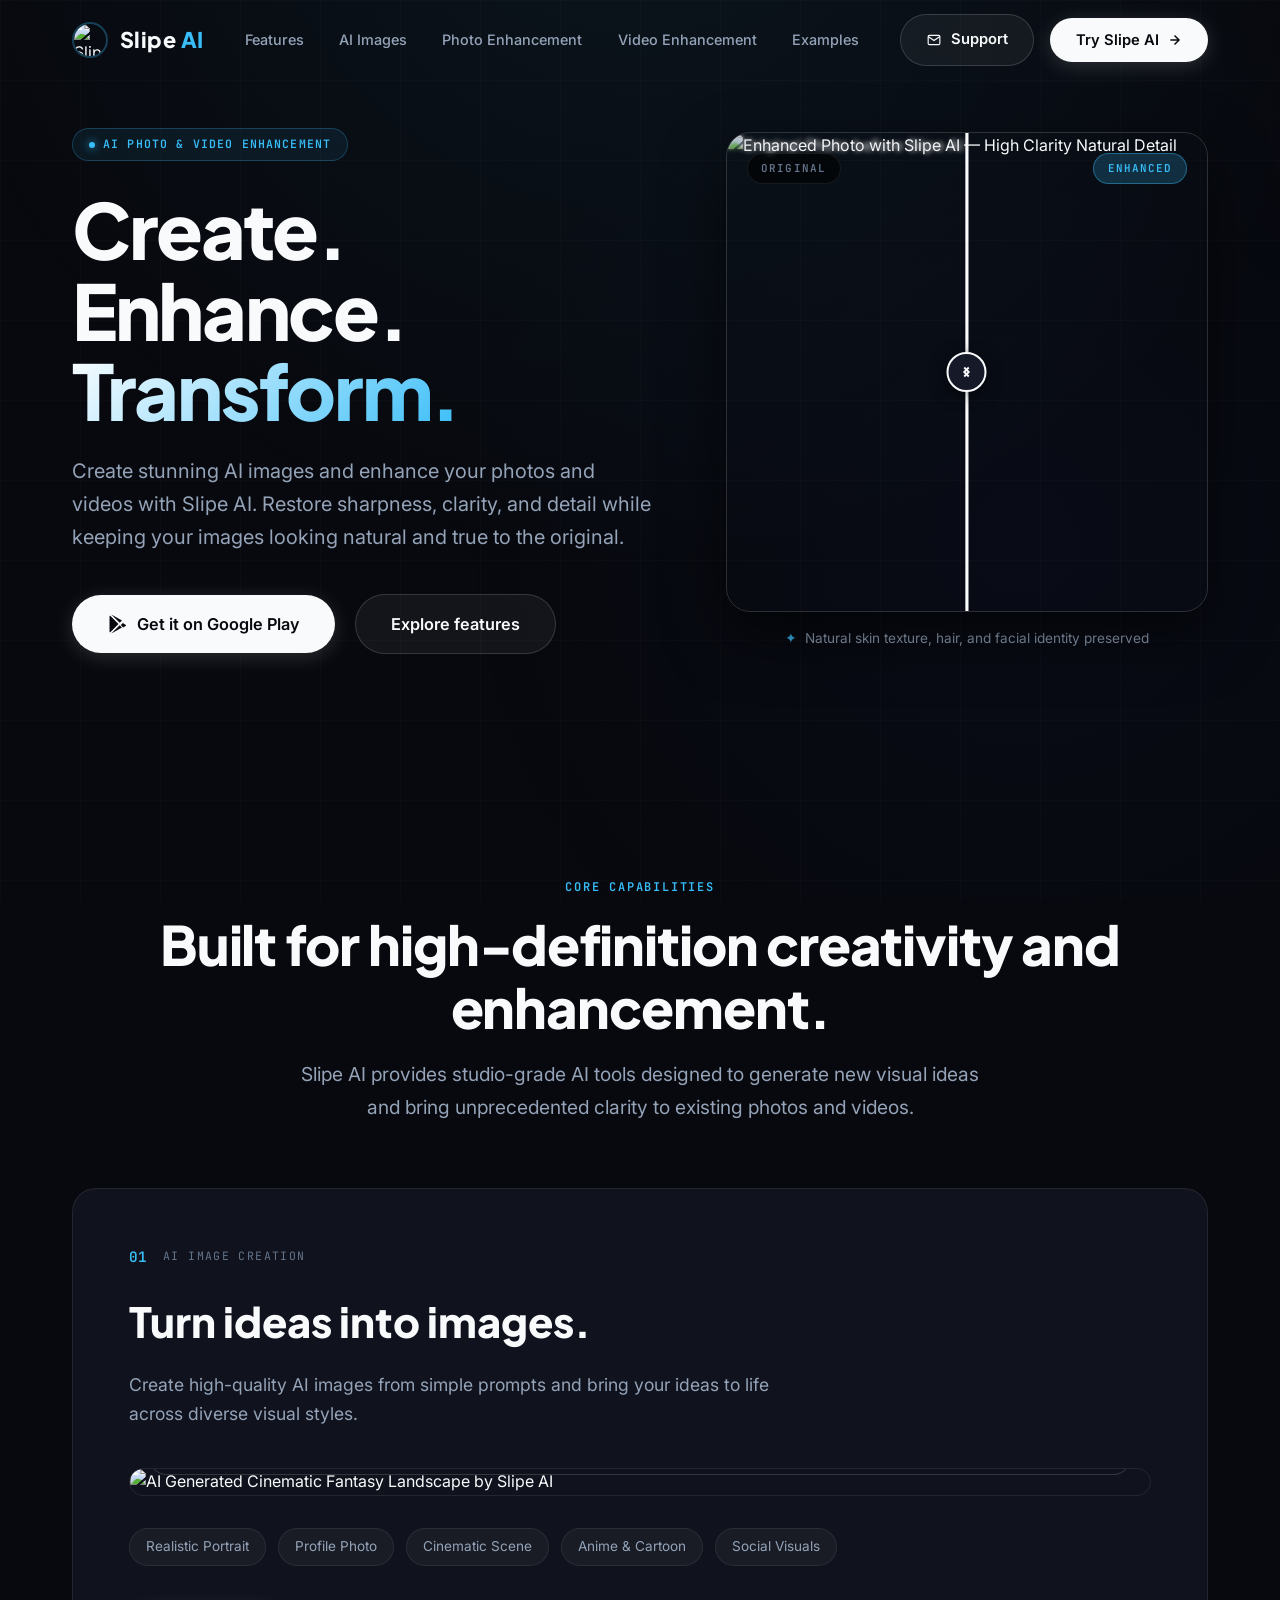
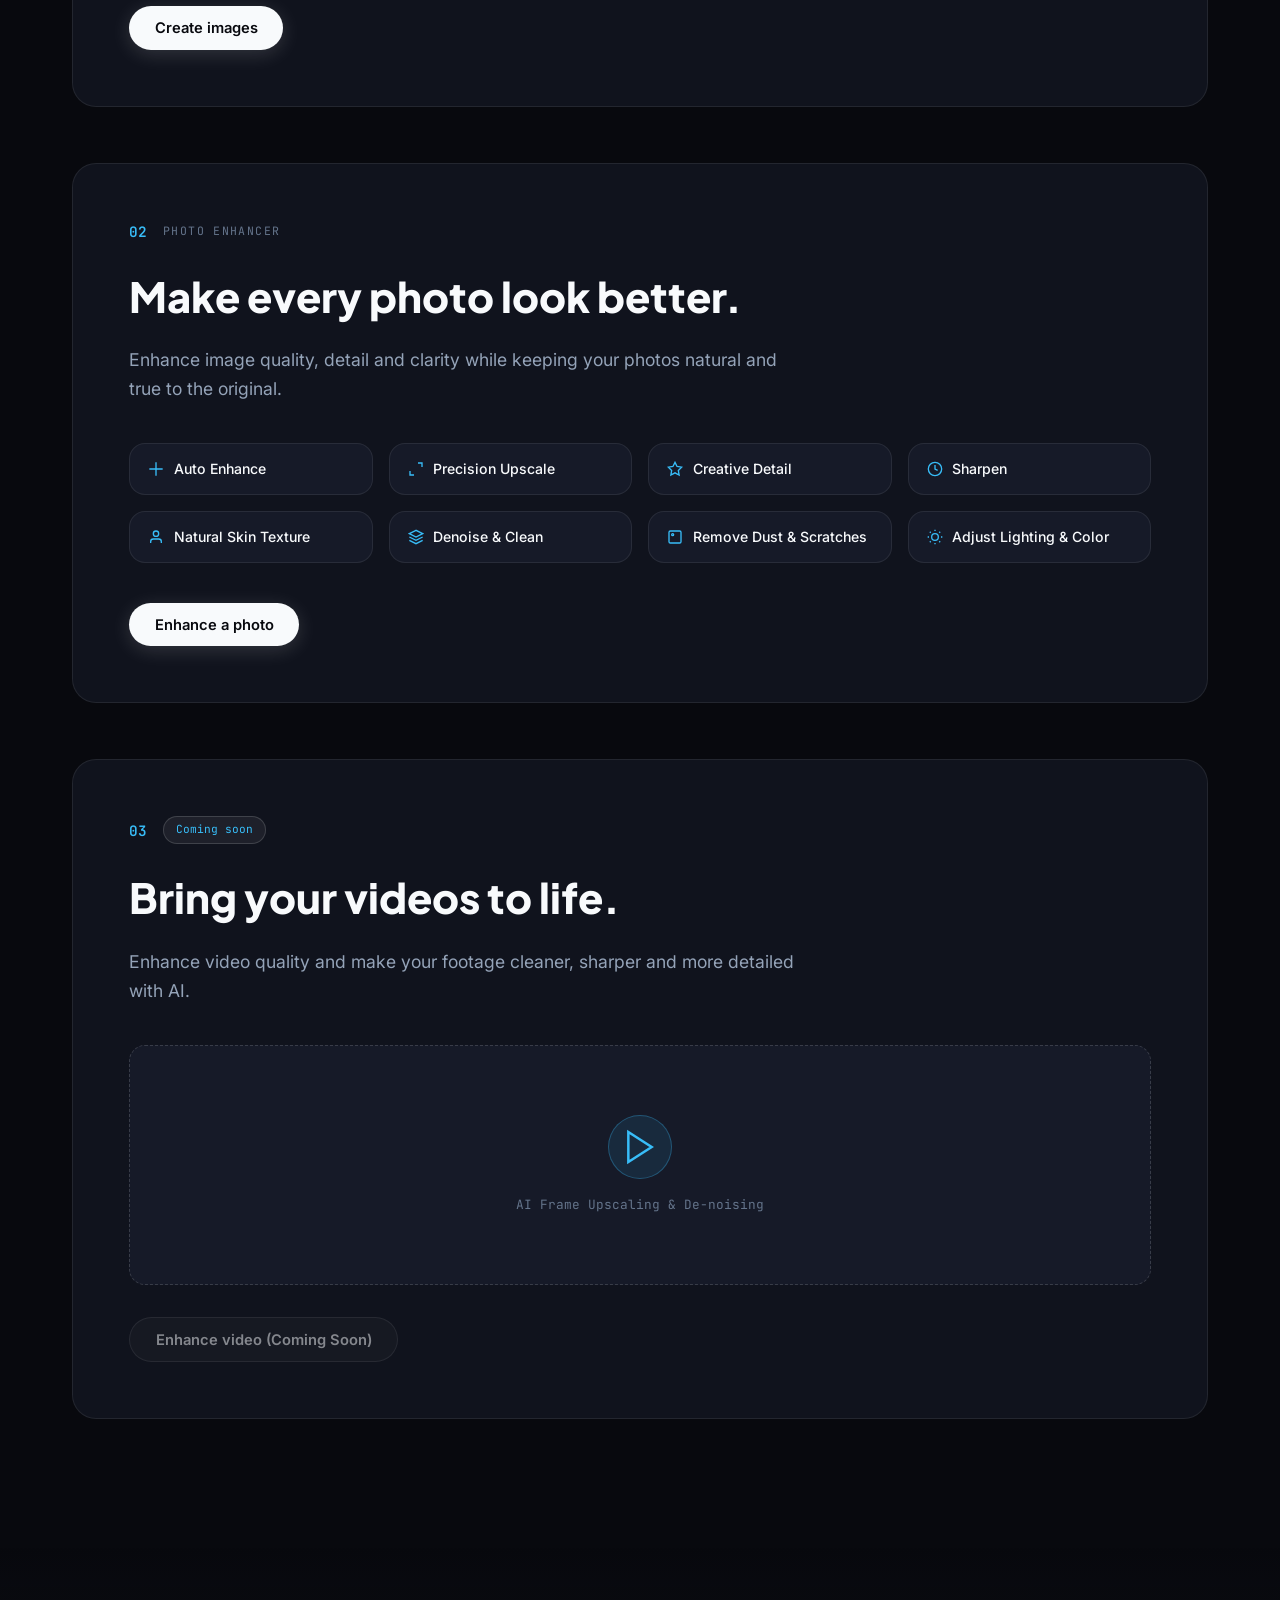
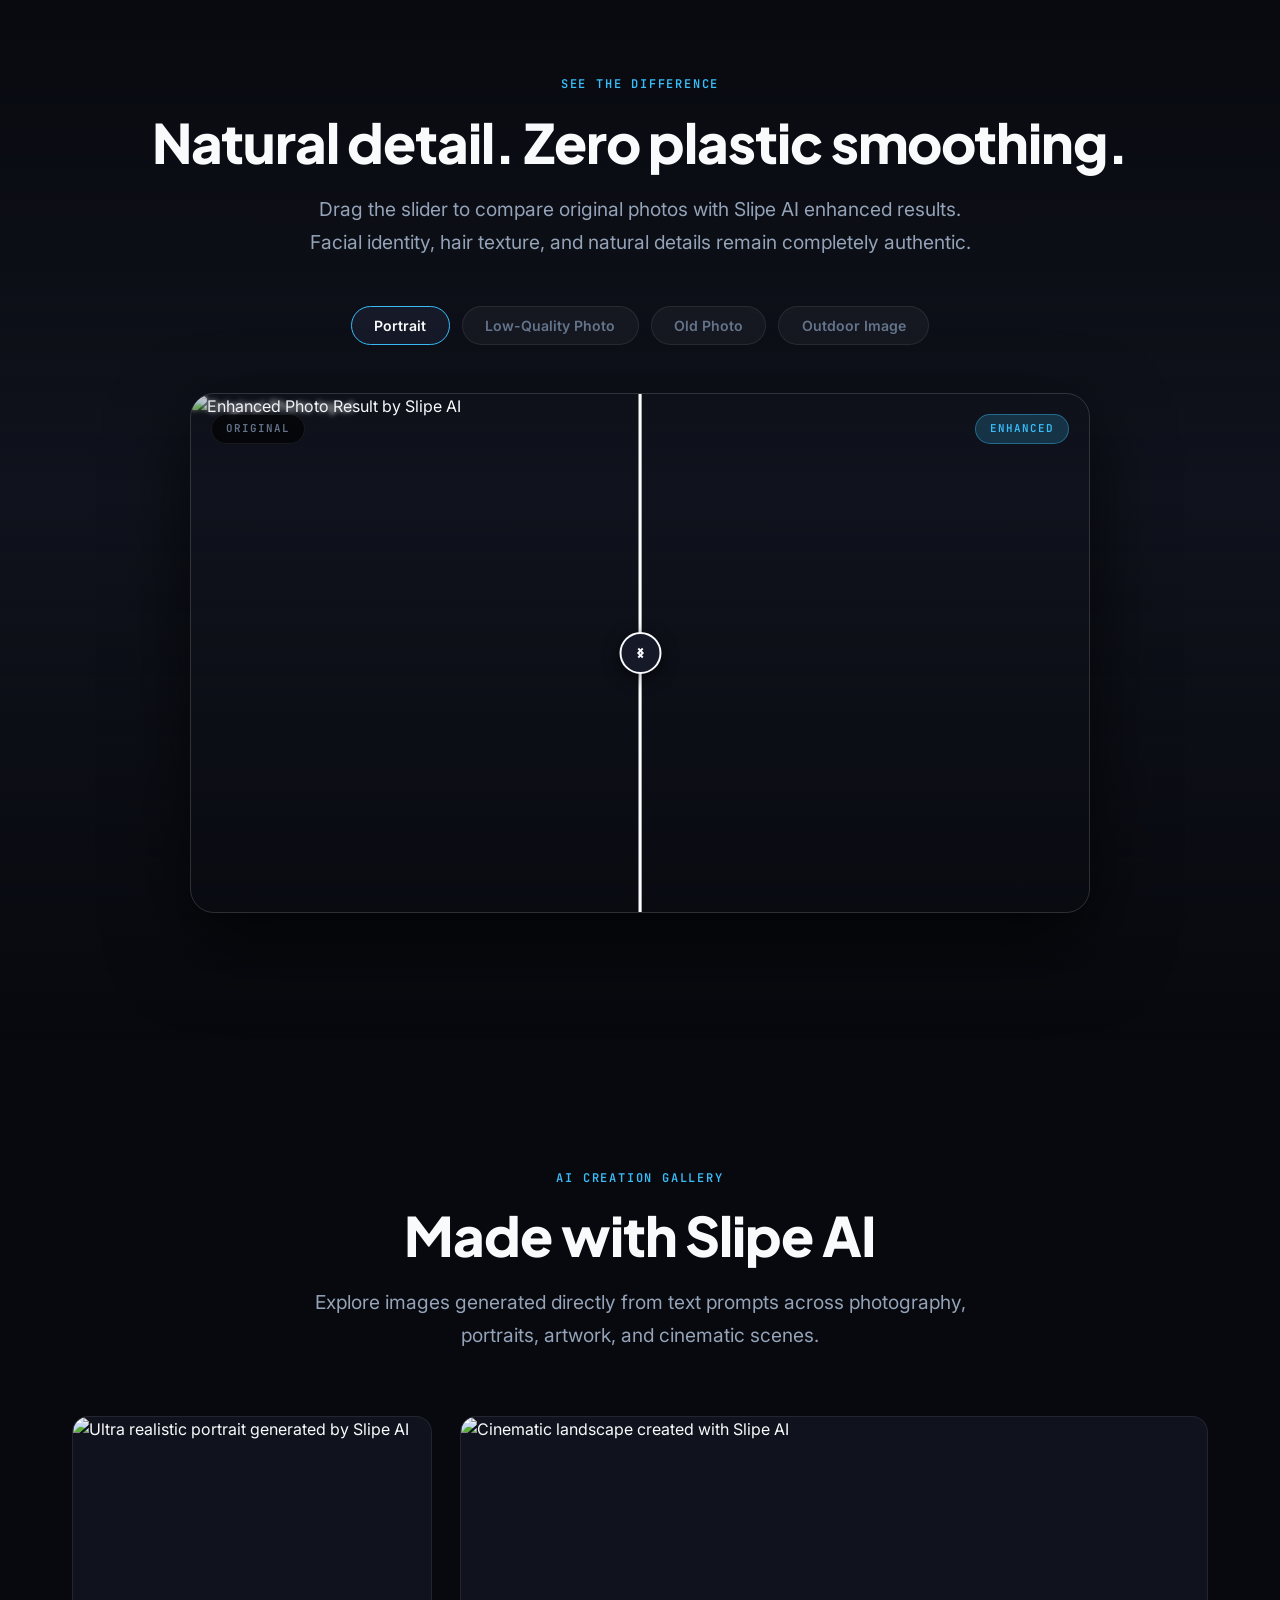
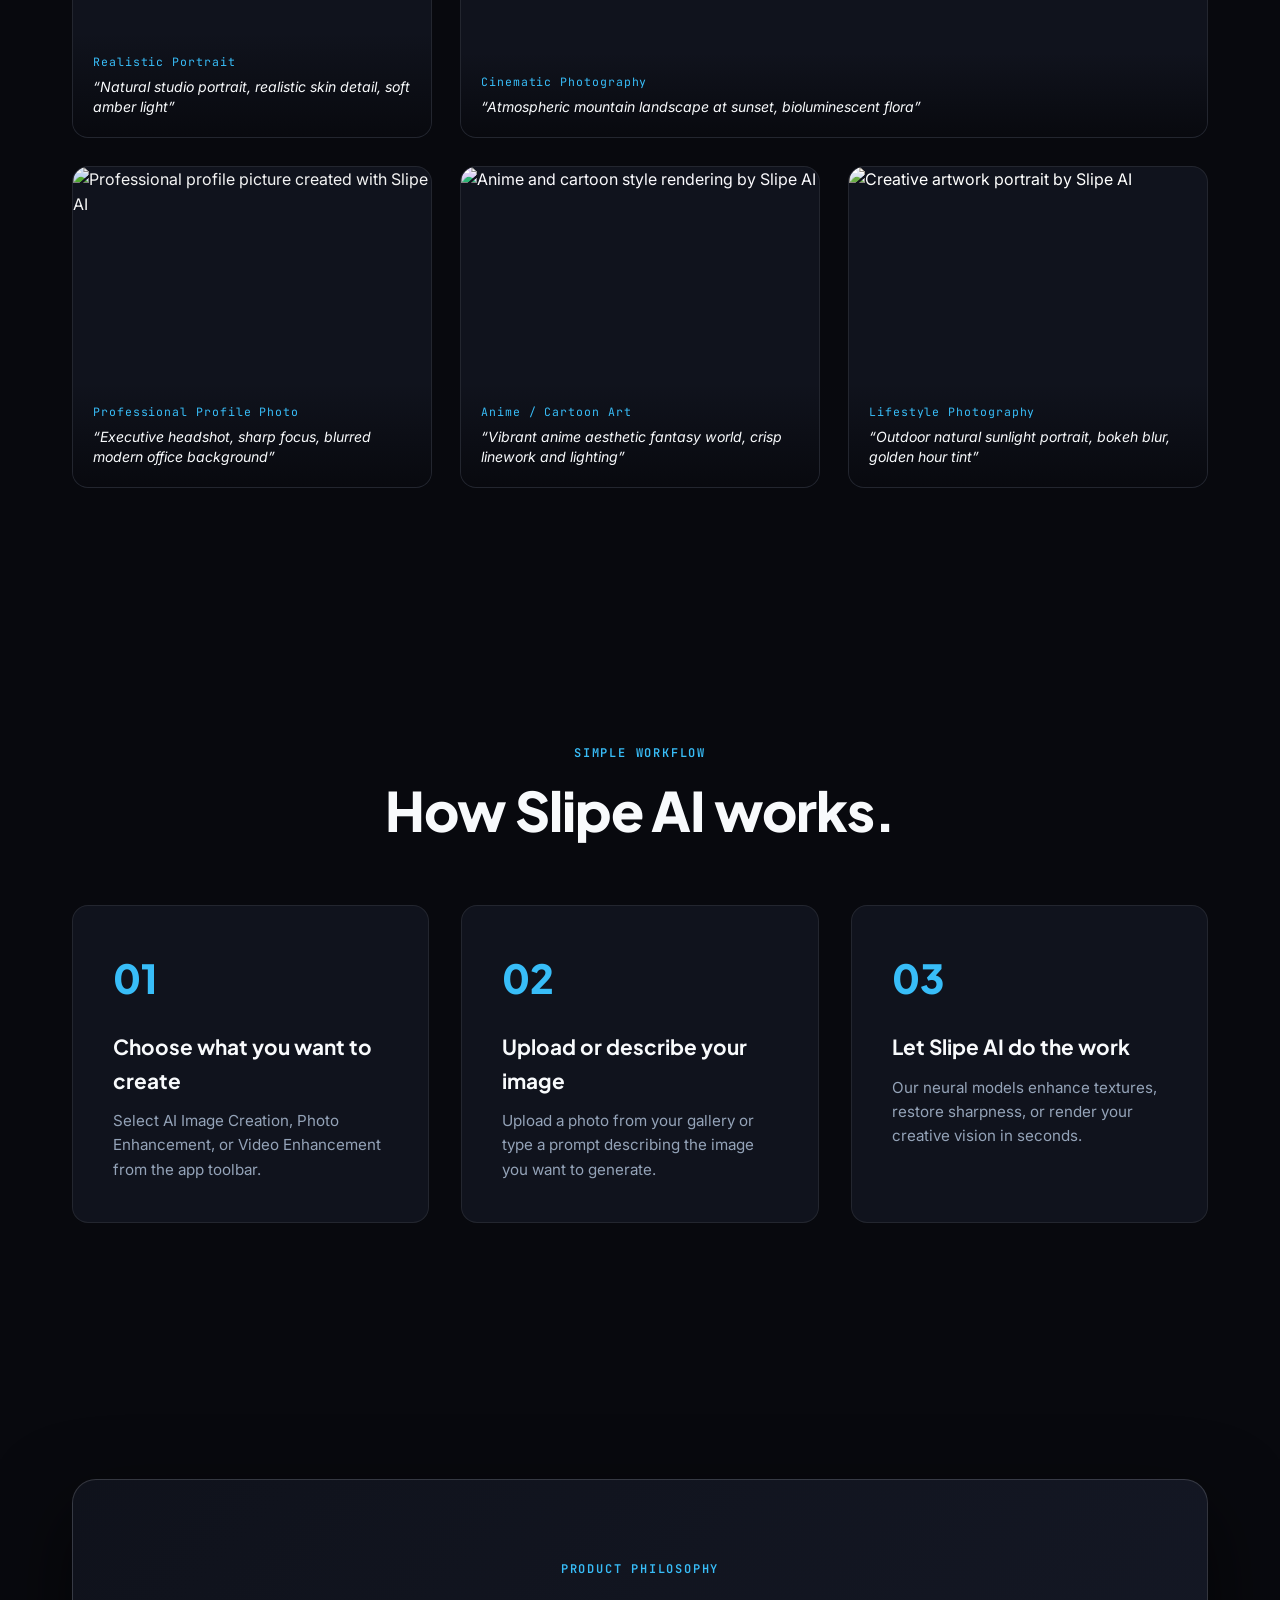
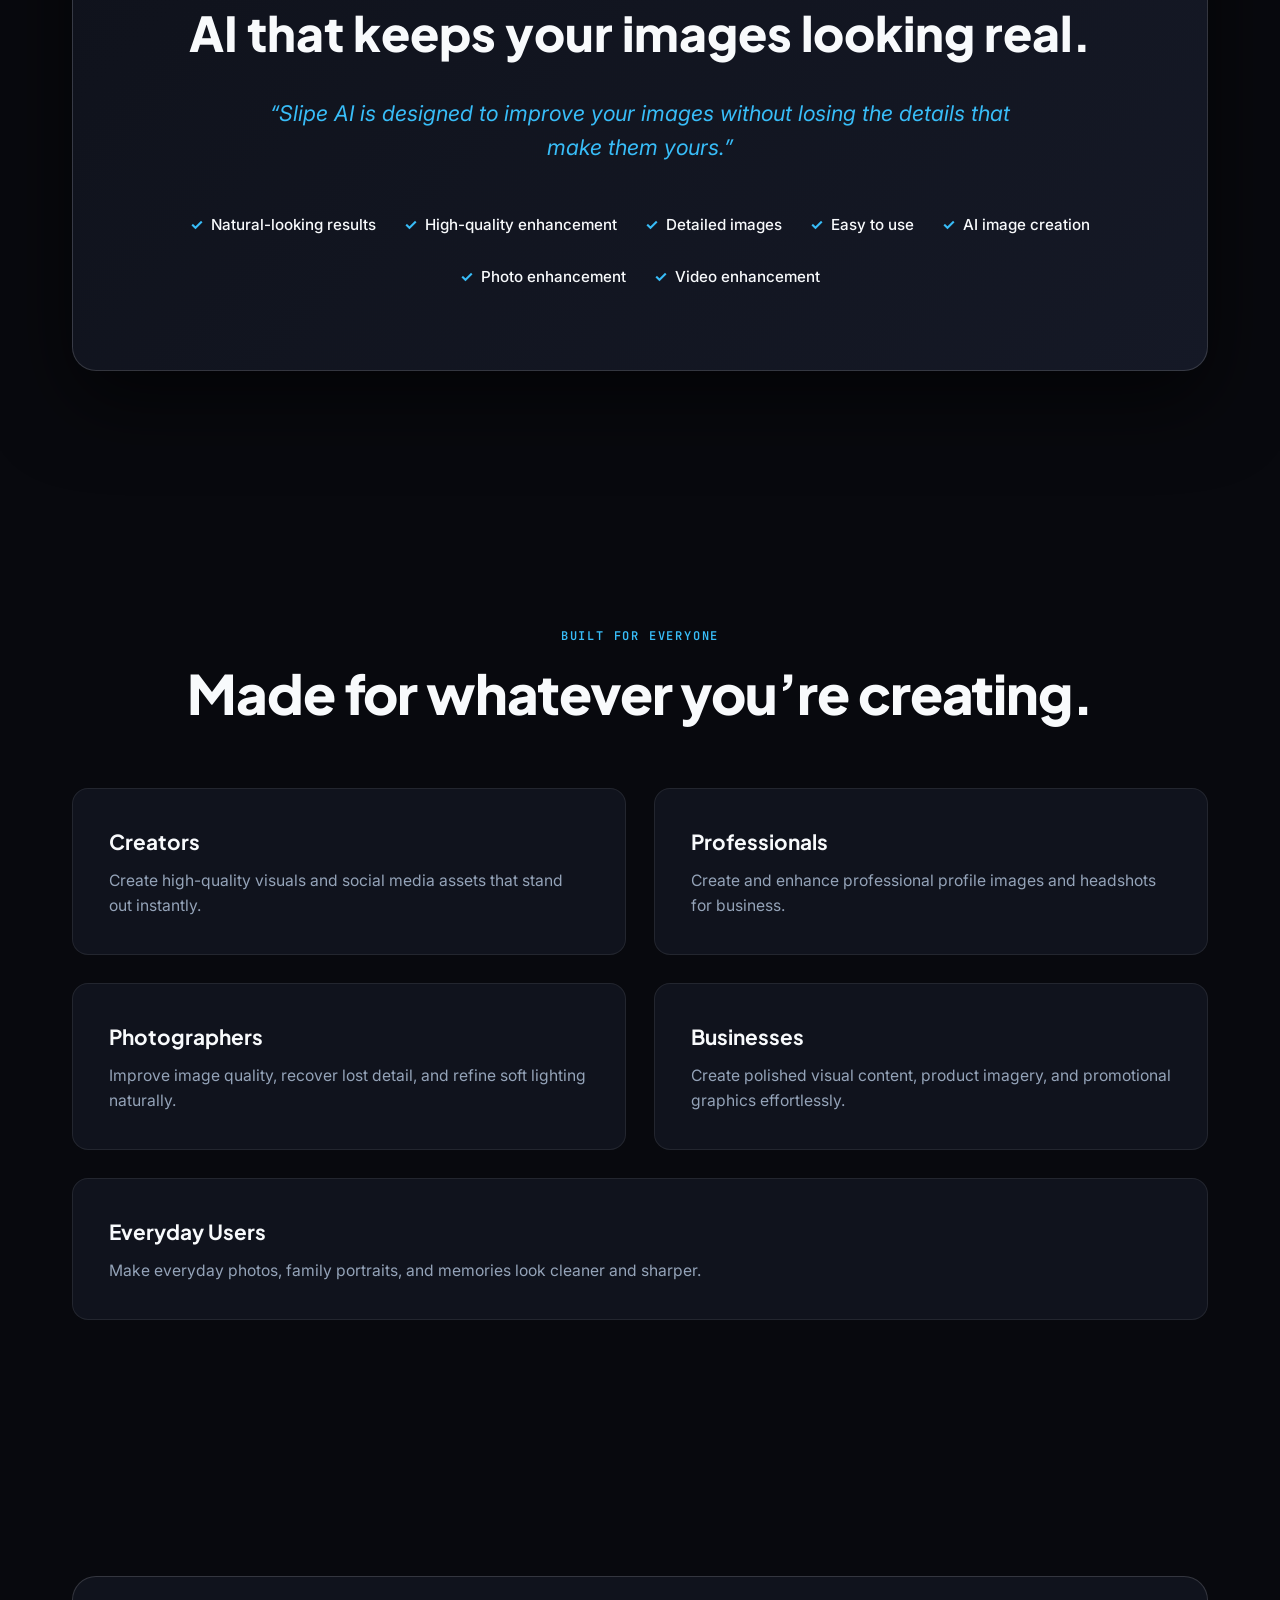
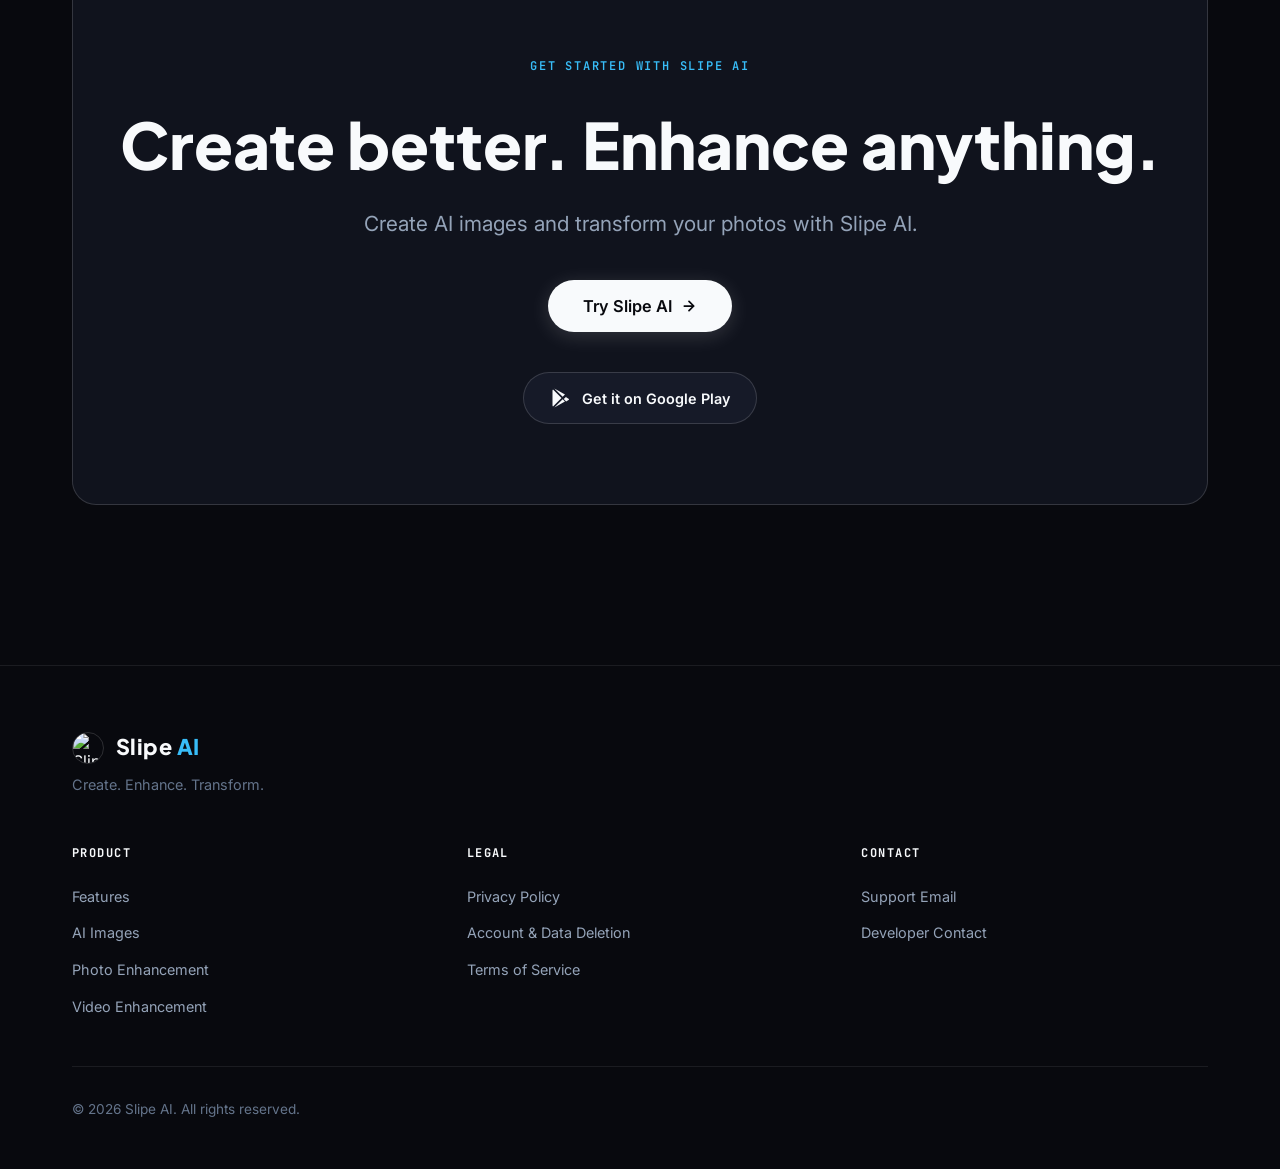
==== commit ffdb86e8: "Add files via upload" ====
--- a/index.html
+++ b/index.html
@@ -3,8 +3,18 @@
 <head>
   <meta charset="UTF-8">
   <meta name="viewport" content="width=device-width, initial-scale=1.0">
-  <title>Pace AI — Your AI Companion for Everyday Productivity and Creativity</title>
-  <meta name="description" content="Pace AI is an all-in-one AI companion designed to help you chat with AI, create images, work with files and photos, and stay focused with Focus Mode—all in one place.">
+  
+  <!-- SEO & Metadata -->
+  <title>Slipe AI — AI Photo & Video Enhancer</title>
+  <meta name="description" content="Create high-quality AI images and enhance your photos and videos with Slipe AI. Preserve natural facial details, skin texture, and original clarity effortlessly.">
+  <meta name="keywords" content="Slipe AI, AI photo enhancer, AI video enhancer, AI image generator, AI photo enhancement, AI image creation, photo quality enhancer, AI image enhancer">
+  <link rel="canonical" href="https://paceai.in/">
+  
+  <!-- Open Graph / Social -->
+  <meta property="og:type" content="website">
+  <meta property="og:title" content="Slipe AI — AI Photo & Video Enhancer">
+  <meta property="og:description" content="Create stunning AI images and enhance your photos and videos with Slipe AI while keeping your photos natural and true to the original.">
+  <meta property="og:image" content="assets/portrait-enhanced.jpg">
   
   <!-- Favicon -->
   <link rel="icon" type="image/png" href="assets/logo.png">
@@ -14,29 +24,29 @@
   <link rel="preconnect" href="https://fonts.gstatic.com" crossorigin>
   <link href="https://fonts.googleapis.com/css2?family=Inter:wght@300;400;500;600;700&family=Plus+Jakarta+Sans:wght@400;500;600;700;800&family=JetBrains+Mono:wght@400;500&display=swap" rel="stylesheet">
   
-  <!-- CSS -->
+  <!-- Stylesheet -->
   <link rel="stylesheet" href="styles.css">
 </head>
 <body>
 
-  <!-- Background Ambient Effects -->
+  <!-- Subtle Ambient Backdrop -->
   <div class="ambient-glow"></div>
   <div class="ambient-grid"></div>
 
-  <!-- HEADER / NAVIGATION -->
+  <!-- NAVIGATION BAR -->
   <header class="site-header" id="header">
     <div class="header-container">
-      <a href="#" class="brand-logo" aria-label="Pace AI Home">
-        <img src="assets/logo.png" alt="Pace AI Official Logo" class="brand-logo-img">
-        <span class="brand-name">Pace <span class="brand-accent">AI</span></span>
+      <a href="#" class="brand-logo" aria-label="Slipe AI Home">
+        <img src="assets/logo.png" alt="Slipe AI Emblem" class="brand-logo-img">
+        <span class="brand-name">Slipe <span class="brand-accent">AI</span></span>
       </a>
 
       <nav class="nav-links">
-        <a href="#about" class="nav-link">About</a>
-        <a href="#features" class="nav-link">Capabilities</a>
-        <a href="#focus" class="nav-link">Focus Mode</a>
-        <a href="#vision" class="nav-link">Vision</a>
-        <a href="privacy.html" class="nav-link">Privacy Policy</a>
+        <a href="#features" class="nav-link">Features</a>
+        <a href="#ai-images" class="nav-link">AI Images</a>
+        <a href="#photo-enhancement" class="nav-link">Photo Enhancement</a>
+        <a href="#video-enhancement" class="nav-link">Video Enhancement</a>
+        <a href="#examples" class="nav-link">Examples</a>
       </nav>
 
       <div class="nav-actions">
@@ -48,11 +58,31 @@
           <span>Support</span>
         </a>
         <button class="btn btn-primary open-modal-btn">
-          <span>Get Pace AI</span>
+          <span>Try Slipe AI</span>
           <svg width="14" height="14" viewBox="0 0 16 16" fill="none" xmlns="http://www.w3.org/2000/svg">
-            <path d="M4 12L12 4M12 4H6M12 4V10" stroke="currentColor" stroke-width="1.75" stroke-linecap="round" stroke-linejoin="round"/>
+            <path d="M3.33331 8H12.6666M12.6666 8L8.00002 3.33334M12.6666 8L8.00002 12.6667" stroke="currentColor" stroke-width="1.75" stroke-linecap="round" stroke-linejoin="round"/>
           </svg>
         </button>
+      </div>
+
+      <!-- Mobile Hamburger Button -->
+      <button class="mobile-menu-toggle" id="mobile-menu-toggle" aria-label="Toggle menu">
+        <span></span><span></span><span></span>
+      </button>
+    </div>
+
+    <!-- Mobile Drawer Menu -->
+    <div class="mobile-drawer" id="mobile-drawer">
+      <nav class="mobile-nav-links">
+        <a href="#features" class="mobile-nav-link">Features</a>
+        <a href="#ai-images" class="mobile-nav-link">AI Images</a>
+        <a href="#photo-enhancement" class="mobile-nav-link">Photo Enhancement</a>
+        <a href="#video-enhancement" class="mobile-nav-link">Video Enhancement</a>
+        <a href="#examples" class="mobile-nav-link">Examples</a>
+        <a href="privacy.html" class="mobile-nav-link">Privacy Policy</a>
+      </nav>
+      <div class="mobile-nav-actions">
+        <button class="btn btn-primary btn-full open-modal-btn">Try Slipe AI</button>
       </div>
     </div>
   </header>
@@ -60,407 +90,424 @@
   <main>
     <!-- HERO SECTION -->
     <section class="hero-section" id="hero">
-      <canvas id="hero-canvas" class="hero-canvas"></canvas>
-      
       <div class="section-container hero-container">
         <div class="hero-content">
           <div class="tag-pill fade-in">
             <span class="pill-pulse"></span>
-            <span class="pill-text">ALL-IN-ONE AI COMPANION</span>
+            <span class="pill-text">AI PHOTO & VIDEO ENHANCEMENT</span>
           </div>
 
           <h1 class="hero-title fade-in delay-1">
-            Your AI Companion for<br>
-            <span class="title-highlight">Everyday Productivity & Creativity.</span>
+            Create. Enhance.<br>
+            <span class="title-highlight">Transform.</span>
           </h1>
 
           <p class="hero-subtitle fade-in delay-2">
-            Pace AI brings powerful AI tools into one convenient app—helping you chat, create images, work with files and photos, and stay focused throughout your day without constantly switching between different apps. Pace AI also features Focus Mode, helping you stay focused on what you're doing by blocking distracting apps for hours at your convenience.
+            Create stunning AI images and enhance your photos and videos with Slipe AI. Restore sharpness, clarity, and detail while keeping your images looking natural and true to the original.
           </p>
 
           <div class="hero-cta-group fade-in delay-3">
+            <a href="https://play.google.com/store/apps/details?id=com.paceai.paceai" target="_blank" rel="noopener" class="btn btn-primary btn-large">
+              <svg width="20" height="20" viewBox="0 0 24 24" fill="currentColor">
+                <path d="M3.609 1.814L13.792 12 3.61 22.186a1.996 1.996 0 0 1-.61-1.442V3.256c0-.555.228-1.056.609-1.442zM15.206 13.414l2.766 2.766-12.75 7.361 9.984-10.127zM15.206 10.586L5.222.459l12.75 7.361-2.766 2.766zM19.387 11.233l2.84 1.64c.77.445.77 1.166 0 1.611l-2.84 1.64-2.868-2.868 2.868-2.868z"/>
+              </svg>
+              <span>Get it on Google Play</span>
+            </a>
+            <a href="#features" class="btn btn-secondary btn-large">
+              <span>Explore features</span>
+            </a>
+          </div>
+        </div>
+
+        <!-- HERO INTERACTIVE BEFORE/AFTER SHOWCASE -->
+        <div class="hero-showcase-wrapper fade-in delay-3">
+          <div class="before-after-card" id="hero-slider-card">
+            <div class="ba-image-layer ba-after-layer">
+              <img src="assets/portrait-enhanced.jpg" alt="Enhanced Photo with Slipe AI — High Clarity Natural Detail">
+              <span class="ba-badge badge-enhanced">ENHANCED</span>
+            </div>
+            <div class="ba-image-layer ba-before-layer" id="hero-before-layer">
+              <img src="assets/portrait-enhanced.jpg" alt="Original Photo before Slipe AI Enhancement" class="image-original-filter">
+              <span class="ba-badge badge-original">ORIGINAL</span>
+            </div>
+            <div class="ba-slider-handle" id="hero-slider-handle">
+              <div class="handle-line"></div>
+              <div class="handle-button">
+                <svg width="18" height="18" viewBox="0 0 24 24" fill="none" stroke="currentColor" stroke-width="2.5">
+                  <polyline points="15 18 9 12 15 6"/>
+                  <polyline points="9 18 15 12 9 6"/>
+                </svg>
+              </div>
+              <div class="handle-line"></div>
+            </div>
+          </div>
+          <div class="showcase-caption">
+            <span class="caption-icon">✦</span>
+            <span>Natural skin texture, hair, and facial identity preserved</span>
+          </div>
+        </div>
+      </div>
+    </section>
+
+    <!-- FEATURE SECTION (3 MAJOR FEATURE CARDS) -->
+    <section class="features-section" id="features">
+      <div class="section-container">
+        <div class="section-header text-center">
+          <div class="section-mono-tag">CORE CAPABILITIES</div>
+          <h2 class="section-title">Built for high-definition creativity and enhancement.</h2>
+          <p class="section-description">
+            Slipe AI provides studio-grade AI tools designed to generate new visual ideas and bring unprecedented clarity to existing photos and videos.
+          </p>
+        </div>
+
+        <div class="major-features-grid">
+          
+          <!-- FEATURE CARD 01: CREATE AI IMAGES -->
+          <div class="major-feature-card" id="ai-image-creation">
+            <div class="card-meta">
+              <span class="card-num">01</span>
+              <span class="card-tag">AI IMAGE CREATION</span>
+            </div>
+            <h3 class="card-title">Turn ideas into images.</h3>
+            <p class="card-description">
+              Create high-quality AI images from simple prompts and bring your ideas to life across diverse visual styles.
+            </p>
+
+            <div class="card-visual-box">
+              <img src="assets/cinematic-ai.jpg" alt="AI Generated Cinematic Fantasy Landscape by Slipe AI" class="card-img-preview">
+              <div class="card-prompt-badge">
+                <span class="prompt-icon">✧</span>
+                <span class="prompt-text">“Cinematic mountain landscape, golden hour glow, bioluminescent flora”</span>
+              </div>
+            </div>
+
+            <div class="style-tags-row">
+              <span class="style-tag">Realistic Portrait</span>
+              <span class="style-tag">Profile Photo</span>
+              <span class="style-tag">Cinematic Scene</span>
+              <span class="style-tag">Anime & Cartoon</span>
+              <span class="style-tag">Social Visuals</span>
+            </div>
+
+            <button class="btn btn-primary open-modal-btn">
+              <span>Create images</span>
+            </button>
+          </div>
+
+          <!-- FEATURE CARD 02: AI PHOTO ENHANCEMENT -->
+          <div class="major-feature-card" id="photo-enhancement">
+            <div class="card-meta">
+              <span class="card-num">02</span>
+              <span class="card-tag">PHOTO ENHANCER</span>
+            </div>
+            <h3 class="card-title">Make every photo look better.</h3>
+            <p class="card-description">
+              Enhance image quality, detail and clarity while keeping your photos natural and true to the original.
+            </p>
+
+            <div class="enhancements-pill-grid">
+              <div class="enhancement-chip">
+                <svg width="16" height="16" viewBox="0 0 24 24" fill="none" stroke="currentColor" stroke-width="2"><path d="M12 2v20M2 12h20"/></svg>
+                <span>Auto Enhance</span>
+              </div>
+              <div class="enhancement-chip">
+                <svg width="16" height="16" viewBox="0 0 24 24" fill="none" stroke="currentColor" stroke-width="2"><polyline points="15 3 21 3 21 9"/><polyline points="9 21 3 21 3 15"/></svg>
+                <span>Precision Upscale</span>
+              </div>
+              <div class="enhancement-chip">
+                <svg width="16" height="16" viewBox="0 0 24 24" fill="none" stroke="currentColor" stroke-width="2"><polygon points="12 2 15.09 8.26 22 9.27 17 14.14 18.18 21.02 12 17.77 5.82 21.02 7 14.14 2 9.27 8.91 8.26 12 2"/></svg>
+                <span>Creative Detail</span>
+              </div>
+              <div class="enhancement-chip">
+                <svg width="16" height="16" viewBox="0 0 24 24" fill="none" stroke="currentColor" stroke-width="2"><circle cx="12" cy="12" r="10"/><path d="M12 6v6l4 2"/></svg>
+                <span>Sharpen</span>
+              </div>
+              <div class="enhancement-chip">
+                <svg width="16" height="16" viewBox="0 0 24 24" fill="none" stroke="currentColor" stroke-width="2"><path d="M20 21v-2a4 4 0 0 0-4-4H8a4 4 0 0 0-4 4v2"/><circle cx="12" cy="7" r="4"/></svg>
+                <span>Natural Skin Texture</span>
+              </div>
+              <div class="enhancement-chip">
+                <svg width="16" height="16" viewBox="0 0 24 24" fill="none" stroke="currentColor" stroke-width="2"><path d="M12 2L2 7l10 5 10-5-10-5zM2 17l10 5 10-5M2 12l10 5 10-5"/></svg>
+                <span>Denoise & Clean</span>
+              </div>
+              <div class="enhancement-chip">
+                <svg width="16" height="16" viewBox="0 0 24 24" fill="none" stroke="currentColor" stroke-width="2"><rect x="3" y="3" width="18" height="18" rx="2"/><circle cx="8.5" cy="8.5" r="1.5"/></svg>
+                <span>Remove Dust & Scratches</span>
+              </div>
+              <div class="enhancement-chip">
+                <svg width="16" height="16" viewBox="0 0 24 24" fill="none" stroke="currentColor" stroke-width="2"><circle cx="12" cy="12" r="5"/><path d="M12 1v2M12 21v2M4.22 4.22l1.42 1.42M18.36 18.36l1.42 1.42M1 12h2M21 12h2M4.22 19.78l1.42-1.42M18.36 5.64l1.42-1.42"/></svg>
+                <span>Adjust Lighting & Color</span>
+              </div>
+            </div>
+
+            <button class="btn btn-primary open-modal-btn">
+              <span>Enhance a photo</span>
+            </button>
+          </div>
+
+          <!-- FEATURE CARD 03: AI VIDEO ENHANCEMENT -->
+          <div class="major-feature-card" id="video-enhancement">
+            <div class="card-meta">
+              <span class="card-num">03</span>
+              <span class="badge-status">Coming soon</span>
+            </div>
+            <h3 class="card-title">Bring your videos to life.</h3>
+            <p class="card-description">
+              Enhance video quality and make your footage cleaner, sharper and more detailed with AI.
+            </p>
+
+            <div class="video-preview-box">
+              <div class="video-overlay-icon">
+                <svg width="40" height="40" viewBox="0 0 24 24" fill="none" stroke="currentColor" stroke-width="1.5">
+                  <polygon points="5 3 19 12 5 21 5 3"/>
+                </svg>
+              </div>
+              <span class="video-label">AI Frame Upscaling & De-noising</span>
+            </div>
+
+            <button class="btn btn-secondary disabled-btn" disabled>
+              <span>Enhance video (Coming Soon)</span>
+            </button>
+          </div>
+
+        </div>
+      </div>
+    </section>
+
+    <!-- BEFORE / AFTER INTERACTIVE DEDICATED SECTION -->
+    <section class="comparison-section" id="examples">
+      <div class="section-container">
+        <div class="section-header text-center">
+          <div class="section-mono-tag">SEE THE DIFFERENCE</div>
+          <h2 class="section-title">Natural detail. Zero plastic smoothing.</h2>
+          <p class="section-description">
+            Drag the slider to compare original photos with Slipe AI enhanced results. Facial identity, hair texture, and natural details remain completely authentic.
+          </p>
+        </div>
+
+        <!-- Category Tabs -->
+        <div class="comparison-tabs">
+          <button class="comp-tab active" data-comp="portrait">Portrait</button>
+          <button class="comp-tab" data-comp="low-quality">Low-Quality Photo</button>
+          <button class="comp-tab" data-comp="old-photo">Old Photo</button>
+          <button class="comp-tab" data-comp="outdoor">Outdoor Image</button>
+        </div>
+
+        <!-- Comparison Display Card -->
+        <div class="main-comparison-card" id="main-comp-slider">
+          <div class="comp-layer comp-after">
+            <img src="assets/portrait-enhanced.jpg" alt="Enhanced Photo Result by Slipe AI" id="comp-after-img">
+            <span class="comp-tag tag-after">ENHANCED</span>
+          </div>
+          <div class="comp-layer comp-before" id="main-before-layer">
+            <img src="assets/portrait-enhanced.jpg" alt="Original Photo Input" class="image-original-filter" id="comp-before-img">
+            <span class="comp-tag tag-before">ORIGINAL</span>
+          </div>
+          <div class="comp-handle" id="main-slider-handle">
+            <div class="comp-line"></div>
+            <div class="comp-knob">
+              <svg width="18" height="18" viewBox="0 0 24 24" fill="none" stroke="currentColor" stroke-width="2.5">
+                <polyline points="15 18 9 12 15 6"/>
+                <polyline points="9 18 15 12 9 6"/>
+              </svg>
+            </div>
+            <div class="comp-line"></div>
+          </div>
+        </div>
+      </div>
+    </section>
+
+    <!-- AI IMAGE CREATION GALLERY SECTION -->
+    <section class="gallery-section" id="ai-images">
+      <div class="section-container">
+        <div class="section-header text-center">
+          <div class="section-mono-tag">AI CREATION GALLERY</div>
+          <h2 class="section-title">Made with Slipe AI</h2>
+          <p class="section-description">
+            Explore images generated directly from text prompts across photography, portraits, artwork, and cinematic scenes.
+          </p>
+        </div>
+
+        <!-- Masonry Grid -->
+        <div class="gallery-grid">
+          <div class="gallery-card">
+            <img src="assets/portrait-enhanced.jpg" alt="Ultra realistic portrait generated by Slipe AI">
+            <div class="gallery-info">
+              <span class="gallery-style">Realistic Portrait</span>
+              <span class="gallery-prompt">“Natural studio portrait, realistic skin detail, soft amber light”</span>
+            </div>
+          </div>
+
+          <div class="gallery-card gallery-card-tall">
+            <img src="assets/cinematic-ai.jpg" alt="Cinematic landscape created with Slipe AI">
+            <div class="gallery-info">
+              <span class="gallery-style">Cinematic Photography</span>
+              <span class="gallery-prompt">“Atmospheric mountain landscape at sunset, bioluminescent flora”</span>
+            </div>
+          </div>
+
+          <div class="gallery-card">
+            <img src="assets/portrait-enhanced.jpg" alt="Professional profile picture created with Slipe AI" style="filter: contrast(1.1) brightness(0.95);">
+            <div class="gallery-info">
+              <span class="gallery-style">Professional Profile Photo</span>
+              <span class="gallery-prompt">“Executive headshot, sharp focus, blurred modern office background”</span>
+            </div>
+          </div>
+
+          <div class="gallery-card">
+            <img src="assets/cinematic-ai.jpg" alt="Anime and cartoon style rendering by Slipe AI" style="filter: hue-rotate(40deg);">
+            <div class="gallery-info">
+              <span class="gallery-style">Anime / Cartoon Art</span>
+              <span class="gallery-prompt">“Vibrant anime aesthetic fantasy world, crisp linework and lighting”</span>
+            </div>
+          </div>
+
+          <div class="gallery-card">
+            <img src="assets/portrait-enhanced.jpg" alt="Creative artwork portrait by Slipe AI" style="filter: sepia(0.2) contrast(1.05);">
+            <div class="gallery-info">
+              <span class="gallery-style">Lifestyle Photography</span>
+              <span class="gallery-prompt">“Outdoor natural sunlight portrait, bokeh blur, golden hour tint”</span>
+            </div>
+          </div>
+        </div>
+      </div>
+    </section>
+
+    <!-- HOW IT WORKS SECTION -->
+    <section class="steps-section" id="how-it-works">
+      <div class="section-container">
+        <div class="section-header text-center">
+          <div class="section-mono-tag">SIMPLE WORKFLOW</div>
+          <h2 class="section-title">How Slipe AI works.</h2>
+        </div>
+
+        <div class="steps-grid">
+          <div class="step-card">
+            <div class="step-number">01</div>
+            <h3 class="step-title">Choose what you want to create</h3>
+            <p class="step-desc">Select AI Image Creation, Photo Enhancement, or Video Enhancement from the app toolbar.</p>
+          </div>
+
+          <div class="step-card">
+            <div class="step-number">02</div>
+            <h3 class="step-title">Upload or describe your image</h3>
+            <p class="step-desc">Upload a photo from your gallery or type a prompt describing the image you want to generate.</p>
+          </div>
+
+          <div class="step-card">
+            <div class="step-number">03</div>
+            <h3 class="step-title">Let Slipe AI do the work</h3>
+            <p class="step-desc">Our neural models enhance textures, restore sharpness, or render your creative vision in seconds.</p>
+          </div>
+        </div>
+      </div>
+    </section>
+
+    <!-- WHY SLIPE AI (PHILOSOPHY) -->
+    <section class="philosophy-section">
+      <div class="section-container">
+        <div class="philosophy-card">
+          <div class="section-mono-tag">PRODUCT PHILOSOPHY</div>
+          <h2 class="philosophy-headline">AI that keeps your images looking real.</h2>
+          <blockquote class="philosophy-quote">
+            “Slipe AI is designed to improve your images without losing the details that make them yours.”
+          </blockquote>
+
+          <div class="philosophy-checklist-grid">
+            <div class="p-check-item">
+              <span class="p-check">✓</span>
+              <span>Natural-looking results</span>
+            </div>
+            <div class="p-check-item">
+              <span class="p-check">✓</span>
+              <span>High-quality enhancement</span>
+            </div>
+            <div class="p-check-item">
+              <span class="p-check">✓</span>
+              <span>Detailed images</span>
+            </div>
+            <div class="p-check-item">
+              <span class="p-check">✓</span>
+              <span>Easy to use</span>
+            </div>
+            <div class="p-check-item">
+              <span class="p-check">✓</span>
+              <span>AI image creation</span>
+            </div>
+            <div class="p-check-item">
+              <span class="p-check">✓</span>
+              <span>Photo enhancement</span>
+            </div>
+            <div class="p-check-item">
+              <span class="p-check">✓</span>
+              <span>Video enhancement</span>
+            </div>
+          </div>
+        </div>
+      </div>
+    </section>
+
+    <!-- USE CASES SECTION -->
+    <section class="use-cases-section">
+      <div class="section-container">
+        <div class="section-header text-center">
+          <div class="section-mono-tag">BUILT FOR EVERYONE</div>
+          <h2 class="section-title">Made for whatever you’re creating.</h2>
+        </div>
+
+        <div class="use-cases-grid">
+          <div class="use-case-box">
+            <h3 class="uc-title">Creators</h3>
+            <p class="uc-desc">Create high-quality visuals and social media assets that stand out instantly.</p>
+          </div>
+
+          <div class="use-case-box">
+            <h3 class="uc-title">Professionals</h3>
+            <p class="uc-desc">Create and enhance professional profile images and headshots for business.</p>
+          </div>
+
+          <div class="use-case-box">
+            <h3 class="uc-title">Photographers</h3>
+            <p class="uc-desc">Improve image quality, recover lost detail, and refine soft lighting naturally.</p>
+          </div>
+
+          <div class="use-case-box">
+            <h3 class="uc-title">Businesses</h3>
+            <p class="uc-desc">Create polished visual content, product imagery, and promotional graphics effortlessly.</p>
+          </div>
+
+          <div class="use-case-box uc-box-wide">
+            <h3 class="uc-title">Everyday Users</h3>
+            <p class="uc-desc">Make everyday photos, family portraits, and memories look cleaner and sharper.</p>
+          </div>
+        </div>
+      </div>
+    </section>
+
+    <!-- APP PROMOTION CTA SECTION -->
+    <section class="app-cta-section">
+      <div class="section-container text-center">
+        <div class="cta-box">
+          <div class="section-mono-tag">GET STARTED WITH SLIPE AI</div>
+          <h2 class="cta-headline">Create better. Enhance anything.</h2>
+          <p class="cta-subhead">Create AI images and transform your photos with Slipe AI.</p>
+          
+          <div class="cta-actions">
             <button class="btn btn-primary btn-large open-modal-btn">
-              <span>Get Pace AI</span>
+              <span>Try Slipe AI</span>
               <svg width="16" height="16" viewBox="0 0 16 16" fill="none" xmlns="http://www.w3.org/2000/svg">
                 <path d="M3.33331 8H12.6666M12.6666 8L8.00002 3.33334M12.6666 8L8.00002 12.6667" stroke="currentColor" stroke-width="1.75" stroke-linecap="round" stroke-linejoin="round"/>
               </svg>
             </button>
-            <a href="#features" class="btn btn-secondary btn-large">
-              <span>Explore Features</span>
+          </div>
+
+          <div class="app-badges-row">
+            <a href="https://play.google.com/store/apps/details?id=com.paceai.paceai" target="_blank" rel="noopener" class="app-badge-btn">
+              <svg width="20" height="20" viewBox="0 0 24 24" fill="currentColor">
+                <path d="M3.609 1.814L13.792 12 3.61 22.186a1.996 1.996 0 0 1-.61-1.442V3.256c0-.555.228-1.056.609-1.442zM15.206 13.414l2.766 2.766-12.75 7.361 9.984-10.127zM15.206 10.586L5.222.459l12.75 7.361-2.766 2.766zM19.387 11.233l2.84 1.64c.77.445.77 1.166 0 1.611l-2.84 1.64-2.868-2.868 2.868-2.868z"/>
+              </svg>
+              <span>Get it on Google Play</span>
             </a>
-          </div>
-        </div>
-
-        <!-- HERO BRAND LOGO EMBLEM SHOWCASE -->
-        <div class="hero-visual-frame fade-in delay-3">
-          <div class="logo-showcase-card">
-            <div class="logo-ring-ambient"></div>
-            <img src="assets/logo.png" alt="Pace AI Logo Emblem" class="hero-logo-large">
-          </div>
-        </div>
-      </div>
-    </section>
-
-    <!-- ABOUT SECTION -->
-    <section class="about-section" id="about">
-      <div class="section-container">
-        <div class="section-header text-center">
-          <div class="section-mono-tag">01 // ABOUT PACE AI</div>
-          <h2 class="section-title">Pace AI is an AI-powered companion designed to make everyday tasks faster, simpler, and more productive.</h2>
-          <p class="section-description">
-            Pace AI brings powerful AI tools into one convenient app, helping users chat with AI, create images, work with files and photos, generate creative content, and stay focused throughout the day with Focus Mode—blocking distracting apps according to your convenience.
-          </p>
-          <p class="section-description" style="margin-top: 1rem;">
-            Whether you need help understanding something, creating content, brainstorming ideas, or getting quick assistance while using your device, Pace AI is built to keep everything in one place—so you can spend less time switching between apps and more time getting things done.
-          </p>
-        </div>
-
-        <!-- 5 Core Pillars -->
-        <div class="pillars-grid">
-          <div class="pillar-card" data-pillar="chat">
-            <div class="pillar-header">
-              <span class="pillar-num">01</span>
-              <div class="pillar-icon">
-                <svg width="24" height="24" viewBox="0 0 24 24" fill="none" stroke="currentColor" stroke-width="1.5">
-                  <path d="M21 15a2 2 0 0 1-2 2H7l-4 4V5a2 2 0 0 1 2-2h14a2 2 0 0 1 2 2z"/>
-                </svg>
-              </div>
-            </div>
-            <h3 class="pillar-title">Chat & Understand</h3>
-            <p class="pillar-text">Ask questions, clarify complex ideas, and get instant answers tailored to your context.</p>
-            <div class="pillar-accent-line"></div>
-          </div>
-
-          <div class="pillar-card" data-pillar="image">
-            <div class="pillar-header">
-              <span class="pillar-num">02</span>
-              <div class="pillar-icon">
-                <svg width="24" height="24" viewBox="0 0 24 24" fill="none" stroke="currentColor" stroke-width="1.5">
-                  <rect x="3" y="3" width="18" height="18" rx="2" ry="2"/>
-                  <circle cx="8.5" cy="8.5" r="1.5"/>
-                  <polyline points="21 15 16 10 5 21"/>
-                </svg>
-              </div>
-            </div>
-            <h3 class="pillar-title">Create Images & Media</h3>
-            <p class="pillar-text">Generate creative visuals from prompts and work directly with your photos and graphics.</p>
-            <div class="pillar-accent-line"></div>
-          </div>
-
-          <div class="pillar-card" data-pillar="files">
-            <div class="pillar-header">
-              <span class="pillar-num">03</span>
-              <div class="pillar-icon">
-                <svg width="24" height="24" viewBox="0 0 24 24" fill="none" stroke="currentColor" stroke-width="1.5">
-                  <path d="M14 2H6a2 2 0 0 0-2 2v16a2 2 0 0 0 2 2h12a2 2 0 0 0 2-2V8z"/>
-                  <polyline points="14 2 14 8 20 8"/>
-                  <line x1="16" y1="13" x2="8" y2="13"/>
-                  <line x1="16" y1="17" x2="8" y2="17"/>
-                </svg>
-              </div>
-            </div>
-            <h3 class="pillar-title">Files & Documents</h3>
-            <p class="pillar-text">Upload documents, summarize long texts, and extract insights without leaving your workspace.</p>
-            <div class="pillar-accent-line"></div>
-          </div>
-
-          <div class="pillar-card" data-pillar="focus">
-            <div class="pillar-header">
-              <span class="pillar-num">04</span>
-              <div class="pillar-icon">
-                <svg width="24" height="24" viewBox="0 0 24 24" fill="none" stroke="currentColor" stroke-width="1.5">
-                  <circle cx="12" cy="12" r="10"/>
-                  <circle cx="12" cy="12" r="6"/>
-                  <circle cx="12" cy="12" r="2"/>
-                </svg>
-              </div>
-            </div>
-            <h3 class="pillar-title">Focus Mode & App Blocker</h3>
-            <p class="pillar-text">Block any apps that distract your valuable time. Set custom schedules for blocking apps according to your convenience and stay in peak productivity.</p>
-            <div class="pillar-accent-line"></div>
-          </div>
-
-          <div class="pillar-card pillar-card-wide" data-pillar="allinone">
-            <div class="pillar-header">
-              <span class="pillar-num">05</span>
-              <div class="pillar-icon">
-                <svg width="24" height="24" viewBox="0 0 24 24" fill="none" stroke="currentColor" stroke-width="1.5">
-                  <path d="M12 2L2 7l10 5 10-5-10-5zM2 17l10 5 10-5M2 12l10 5 10-5"/>
-                </svg>
-              </div>
-            </div>
-            <h3 class="pillar-title">One Convenient App</h3>
-            <p class="pillar-text">Everything you need in one place—eliminating app clutter, multiple subscriptions, and constant context switching.</p>
-            <div class="pillar-accent-line"></div>
-          </div>
-        </div>
-      </div>
-    </section>
-
-    <!-- ALL-IN-ONE CAPABILITIES SECTION -->
-    <section class="features-section" id="features">
-      <div class="section-container">
-        <div class="section-header text-center">
-          <div class="section-mono-tag">02 // ALL-IN-ONE CAPABILITIES</div>
-          <h2 class="section-title">Built for everything you do every day.</h2>
-          <p class="section-description">
-            Pace AI consolidates your essential everyday AI tools into a single, intuitive experience so you can move smoothly from idea to execution.
-          </p>
-        </div>
-
-        <div class="features-grid">
-          <div class="feature-box">
-            <div class="feature-icon-wrapper">
-              <svg width="24" height="24" viewBox="0 0 24 24" fill="none" stroke="#E2B474" stroke-width="2">
-                <path d="M21 11.5a8.38 8.38 0 0 1-.9 3.8 8.5 8.5 0 0 1-7.6 4.7 8.38 8.38 0 0 1-3.8-.9L3 21l1.9-5.7a8.38 8.38 0 0 1-.9-3.8 8.5 8.5 0 0 1 4.7-7.6 8.38 8.38 0 0 1 3.8-.9h.5a8.48 8.48 0 0 1 8 8v.5z"/>
-              </svg>
-            </div>
-            <h3 class="feature-title">Intelligent AI Chat</h3>
-            <p class="feature-desc">Have natural conversations, solve problems, analyze complex topics, or get quick assistance right on your device.</p>
-          </div>
-
-          <div class="feature-box">
-            <div class="feature-icon-wrapper">
-              <svg width="24" height="24" viewBox="0 0 24 24" fill="none" stroke="#2596BE" stroke-width="2">
-                <rect x="3" y="3" width="18" height="18" rx="2" ry="2"/>
-                <circle cx="8.5" cy="8.5" r="1.5"/>
-                <polyline points="21 15 16 10 5 21"/>
-              </svg>
-            </div>
-            <h3 class="feature-title">Image, Video & Audio Creation</h3>
-            <p class="feature-desc">Generate high-quality AI images, videos, and audio content effortlessly at an affordable price.</p>
-          </div>
-
-          <div class="feature-box">
-            <div class="feature-icon-wrapper">
-              <svg width="24" height="24" viewBox="0 0 24 24" fill="none" stroke="#E2B474" stroke-width="2">
-                <path d="M14 2H6a2 2 0 0 0-2 2v16a2 2 0 0 0 2 2h12a2 2 0 0 0 2-2V8z"/>
-                <polyline points="14 2 14 8 20 8"/>
-              </svg>
-            </div>
-            <h3 class="feature-title">File & Document Intelligence</h3>
-            <p class="feature-desc">Interact directly with PDFs, spreadsheets, and notes. Ask questions about your documents in real-time.</p>
-          </div>
-
-          <div class="feature-box">
-            <div class="feature-icon-wrapper">
-              <svg width="24" height="24" viewBox="0 0 24 24" fill="none" stroke="#2596BE" stroke-width="2">
-                <circle cx="12" cy="12" r="10"/>
-                <path d="M12 6v6l4 2"/>
-              </svg>
-            </div>
-            <h3 class="feature-title">Focus Mode & App Blocker</h3>
-            <p class="feature-desc">Block any apps that distract your valuable time. Set custom blocking schedules according to your convenience so you can stay focused on your productivity and relax.</p>
-          </div>
-
-          <div class="feature-box">
-            <div class="feature-icon-wrapper">
-              <svg width="24" height="24" viewBox="0 0 24 24" fill="none" stroke="#E2B474" stroke-width="2">
-                <polygon points="12 2 15.09 8.26 22 9.27 17 14.14 18.18 21.02 12 17.77 5.82 21.02 7 14.14 2 9.27 8.91 8.26 12 2"/>
-              </svg>
-            </div>
-            <h3 class="feature-title">AI Video & Content Generator</h3>
-            <p class="feature-desc">Create amazing high-quality videos with audio and subtitles for short-form and long-form content.</p>
-          </div>
-
-          <div class="feature-box">
-            <div class="feature-icon-wrapper">
-              <svg width="24" height="24" viewBox="0 0 24 24" fill="none" stroke="#2596BE" stroke-width="2">
-                <path d="M18 8A6 6 0 0 0 6 8c0 7-3 9-3 9h18s-3-2-3-9"/>
-                <path d="M13.73 21a2 2 0 0 1-3.46 0"/>
-              </svg>
-            </div>
-            <h3 class="feature-title">On-Device Quick Assistance</h3>
-            <p class="feature-desc">Access Pace AI whenever you need a fast answer or quick assist while working across your device.</p>
-          </div>
-        </div>
-      </div>
-    </section>
-
-    <!-- FOCUS MODE SPOTLIGHT SECTION -->
-    <section class="focus-section" id="focus">
-      <div class="section-container">
-        <div class="focus-banner">
-          <div class="focus-glow-bg"></div>
-          <div class="focus-content-grid">
-            <div class="focus-text-col">
-              <div class="section-mono-tag">03 // FOCUS MODE & APP BLOCKER</div>
-              <h2 class="section-title">Block distracting apps.<br><span class="accent-text">Protect your valuable time & stay focused.</span></h2>
-              <p class="section-description">
-                Pace AI's built-in Focus Mode helps block any apps that distract your valuable time. Set custom time durations for blocking apps according to your convenience, stay focused on your productivity throughout the day, and relax when it's time to recharge.
-              </p>
-              
-              <div class="focus-rhythms">
-                <div class="rhythm-chip active">
-                  <span class="chip-dot"></span>
-                  <span>Deep Work Flow</span>
-                </div>
-                <div class="rhythm-chip">
-                  <span class="chip-dot"></span>
-                  <span>Mindful Relaxation</span>
-                </div>
-                <div class="rhythm-chip">
-                  <span class="chip-dot"></span>
-                  <span>App Blocker Active</span>
-                </div>
-              </div>
-            </div>
-
-            <div class="focus-visual-col">
-              <div class="focus-card">
-                <div class="focus-timer-display">
-                  <span class="timer-value">25:00</span>
-                  <span class="timer-label">APP BLOCKER ACTIVE · TIME SET</span>
-                </div>
-                <div class="focus-bar">
-                  <div class="focus-progress"></div>
-                </div>
-                <p class="focus-quote">"Pace AI blocks any distracting apps so you can protect your valuable time and focus on your productivity."</p>
-              </div>
-            </div>
-          </div>
-        </div>
-      </div>
-    </section>
-
-    <!-- WHY PACE AI / VISION SECTION -->
-    <section class="why-section" id="vision">
-      <div class="section-container">
-        <div class="why-grid">
-          <div class="why-content-col">
-            <div class="section-mono-tag">04 // THE VISION</div>
-            <h2 class="section-title">Spend less time switching apps.<br>Spend more time getting things done.</h2>
-            <p class="section-description">
-              Most people waste hours every day toggling between separate chat tools, image generators, document readers, and focus apps. 
-            </p>
-            <p class="section-description">
-              Pace AI brings everything together into one unified experience so your thoughts flow continuously from quick idea to finished product.
-            </p>
-            
-            <div class="philosophy-checklist">
-              <div class="check-item">
-                <div class="check-icon">
-                  <svg width="14" height="14" viewBox="0 0 16 16" fill="none" xmlns="http://www.w3.org/2000/svg">
-                    <path d="M13.3333 4L6 11.3333L2.66667 8" stroke="#E2B474" stroke-width="2" stroke-linecap="round" stroke-linejoin="round"/>
-                  </svg>
-                </div>
-                <span>One app for chat, images, documents & focus</span>
-              </div>
-              <div class="check-item">
-                <div class="check-icon">
-                  <svg width="14" height="14" viewBox="0 0 16 16" fill="none" xmlns="http://www.w3.org/2000/svg">
-                    <path d="M13.3333 4L6 11.3333L2.66667 8" stroke="#E2B474" stroke-width="2" stroke-linecap="round" stroke-linejoin="round"/>
-                  </svg>
-                </div>
-                <span>Quick on-device assistance whenever you need it</span>
-              </div>
-              <div class="check-item">
-                <div class="check-icon">
-                  <svg width="14" height="14" viewBox="0 0 16 16" fill="none" xmlns="http://www.w3.org/2000/svg">
-                    <path d="M13.3333 4L6 11.3333L2.66667 8" stroke="#E2B474" stroke-width="2" stroke-linecap="round" stroke-linejoin="round"/>
-                  </svg>
-                </div>
-                <span>Seamless transition between productivity & relaxation</span>
-              </div>
-            </div>
-          </div>
-
-          <div class="why-interactive-col">
-            <div class="interactive-switch-card">
-              <div class="switch-tabs">
-                <button class="switch-tab active" data-tab="pace">Pace AI All-in-One</button>
-                <button class="switch-tab" data-tab="traditional">Scattered Apps</button>
-              </div>
-
-              <div class="switch-content active" id="tab-pace">
-                <div class="concept-badge">UNIFIED CONVENIENCE</div>
-                <h4 class="concept-title">Everything in one intuitive space</h4>
-                <p class="concept-text">Chat with AI, generate images, work with files, and trigger Focus Mode without leaving the app.</p>
-                
-                <div class="concept-metrics">
-                  <div class="metric-box">
-                    <span class="metric-val">1</span>
-                    <span class="metric-lbl">Unified App</span>
-                  </div>
-                  <div class="metric-box">
-                    <span class="metric-val">100%</span>
-                    <span class="metric-lbl">Flow & Focus</span>
-                  </div>
-                </div>
-              </div>
-
-              <div class="switch-content" id="tab-traditional">
-                <div class="concept-badge badge-muted">SCATTERED WORKFLOW</div>
-                <h4 class="concept-title">Constant app switching & distraction</h4>
-                <p class="concept-text">Juggling subscriptions, copying text between windows, and losing momentum throughout the day.</p>
-                
-                <div class="concept-metrics">
-                  <div class="metric-box">
-                    <span class="metric-val">5+</span>
-                    <span class="metric-lbl">Separate Tools</span>
-                  </div>
-                  <div class="metric-box">
-                    <span class="metric-val">High</span>
-                    <span class="metric-lbl">Cognitive Overhead</span>
-                  </div>
-                </div>
-              </div>
-            </div>
-          </div>
-        </div>
-      </div>
-    </section>
-
-    <!-- BRAND VISION BANNER -->
-    <section class="vision-section" id="brand-vision">
-      <div class="section-container">
-        <div class="vision-banner">
-          <div class="vision-bg-glow"></div>
-          <div class="section-mono-tag text-center">05 // BRAND VISION</div>
-          
-          <blockquote class="vision-quote">
-            “Our vision is to provide high-quality AI image, video, and audio creation alongside productivity features at an affordable price.”
-          </blockquote>
-
-          <p class="vision-statement">
-            Pace AI is built for people who want to think faster, create more, learn effortlessly, and stay centered in an increasingly noisy digital world.
-          </p>
-
-          <div class="vision-pillars">
-            <div class="vision-item">
-              <span class="vision-dot"></span>
-              <span class="vision-label">Everyday Assistance</span>
-            </div>
-            <div class="vision-item">
-              <span class="vision-dot"></span>
-              <span class="vision-label">Creative Freedom</span>
-            </div>
-            <div class="vision-item">
-              <span class="vision-dot"></span>
-              <span class="vision-label">Focus & Flow</span>
-            </div>
-          </div>
-        </div>
-      </div>
-    </section>
-
-    <!-- CLOSING SECTION -->
-    <section class="closing-section" id="closing">
-      <div class="section-container text-center">
-        <div class="closing-box">
-          <div class="closing-glow"></div>
-          <div class="section-mono-tag">GET STARTED</div>
-          
-          <h2 class="closing-headline">Meet Pace AI.</h2>
-          <p class="closing-subhead">Your AI companion for everyday productivity and creativity.</p>
-          
-          <div class="closing-actions">
-            <button class="btn btn-primary btn-large open-modal-btn">
-              <span>Get Pace AI</span>
-              <svg width="16" height="16" viewBox="0 0 16 16" fill="none" xmlns="http://www.w3.org/2000/svg">
-                <path d="M3.33331 8H12.6666M12.6666 8L8.00002 3.33334M12.6666 8L8.00002 12.6667" stroke="currentColor" stroke-width="1.75" stroke-linecap="round" stroke-linejoin="round"/>
-              </svg>
-            </button>
           </div>
         </div>
       </div>
@@ -472,53 +519,69 @@
     <div class="footer-container">
       <div class="footer-brand">
         <a href="#" class="brand-logo">
-          <img src="assets/logo.png" alt="Pace AI Logo" class="footer-logo-img">
-          <span class="brand-name">Pace <span class="brand-accent">AI</span></span>
+          <img src="assets/logo.png" alt="Slipe AI Logo" class="footer-logo-img">
+          <span class="brand-name">Slipe <span class="brand-accent">AI</span></span>
         </a>
-        <p class="footer-tagline">Your AI companion for everyday productivity and creativity.</p>
-      </div>
-
-      <div class="footer-links">
-        <a href="privacy.html" class="footer-link">Privacy Policy</a>
-        <a href="mailto:sreerag@paceai.in" class="footer-link">Support</a>
+        <p class="footer-tagline">Create. Enhance. Transform.</p>
+      </div>
+
+      <div class="footer-columns">
+        <div class="footer-col">
+          <h4 class="col-title">Product</h4>
+          <a href="#features">Features</a>
+          <a href="#ai-images">AI Images</a>
+          <a href="#photo-enhancement">Photo Enhancement</a>
+          <a href="#video-enhancement">Video Enhancement</a>
+        </div>
+        <div class="footer-col">
+          <h4 class="col-title">Legal</h4>
+          <a href="privacy.html">Privacy Policy</a>
+          <a href="delete-account.html">Account & Data Deletion</a>
+          <a href="privacy.html#terms">Terms of Service</a>
+        </div>
+        <div class="footer-col">
+          <h4 class="col-title">Contact</h4>
+          <a href="mailto:paceai.support@gmail.com">Support Email</a>
+          <a href="mailto:sreerag@paceai.in">Developer Contact</a>
+        </div>
       </div>
 
       <div class="footer-copyright">
-        &copy; <span id="year">2026</span> Paceaitechnologies (OPC) Private Limited. All rights reserved.
+        &copy; <span id="year">2026</span> Slipe AI. All rights reserved.
       </div>
     </div>
   </footer>
 
-  <!-- GET PACE AI MODAL -->
+  <!-- TRY SLIPE AI MODAL -->
   <div class="modal-backdrop" id="modal-backdrop">
     <div class="modal-card">
       <button class="modal-close" id="modal-close" aria-label="Close modal">&times;</button>
       
       <div class="modal-body" id="modal-form-view">
         <div class="modal-logo-wrap">
-          <img src="assets/logo.png" alt="Pace AI Logo" class="modal-logo-img">
-        </div>
-        <div class="section-mono-tag">EARLY ACCESS</div>
-        <h3 class="modal-title">Get Pace AI</h3>
-        <p class="modal-text">Join the priority roster to get instant access to the all-in-one AI companion for your everyday life.</p>
+          <img src="assets/logo.png" alt="Slipe AI Logo" class="modal-logo-img">
+        </div>
+        <div class="section-mono-tag">GET STARTED</div>
+        <h3 class="modal-title">Try Slipe AI</h3>
+        <p class="modal-text">Join the early access list to start creating AI images and enhancing your photos with Slipe AI.</p>
         
         <form id="access-form" class="modal-form">
           <div class="input-group">
             <input type="email" id="email-input" class="modal-input" placeholder="Enter your email address" required>
             <button type="submit" class="btn btn-primary btn-input">
-              <span>Get Pace AI</span>
+              <span>Try Slipe AI</span>
             </button>
           </div>
-          <span class="input-hint">No spam. Only early access invitations and updates.</span>
+          <span class="input-hint">No spam. Get early access links and app updates.</span>
         </form>
       </div>
 
       <div class="modal-body hidden" id="modal-success-view">
         <div class="success-icon-wrap">
-          <img src="assets/logo.png" alt="Pace AI Logo" class="success-logo-img">
-        </div>
-        <h3 class="modal-title">Welcome to Pace AI</h3>
-        <p class="modal-text">You're on the early access roster. We'll send your access link directly to your inbox.</p>
+          <img src="assets/logo.png" alt="Slipe AI Logo" class="success-logo-img">
+        </div>
+        <h3 class="modal-title">Welcome to Slipe AI</h3>
+        <p class="modal-text">You're on the early roster! We'll send your download link directly to your email.</p>
         <button class="btn btn-secondary btn-full" id="modal-done-btn">Back to Website</button>
       </div>
     </div>
--- a/styles.css
+++ b/styles.css
@@ -1,29 +1,28 @@
 /* ==========================================================================
-   PACE AI — DESIGN SYSTEM & STYLESHEET (LIGHT MODE)
-   Aesthetic: Ultra-sleek, clean, high-end porcelain white & electric blue theme
+   SLIPE AI — DESIGN SYSTEM & STYLESHEET (DARK-FIRST)
+   Aesthetic: Premium, minimal, obsidian charcoal, electric cyan accents
    ========================================================================== */
 
 :root {
-  /* Color Palette — Light Mode */
-  --bg-dark: #f8fafc;
-  --bg-surface: #ffffff;
-  --bg-surface-elevated: #f1f5f9;
-  --bg-glass: rgba(255, 255, 255, 0.85);
-  --bg-glass-card: rgba(255, 255, 255, 0.95);
+  /* Color Palette — Premium Dark Theme */
+  --bg-dark: #08090e;
+  --bg-surface: #10131d;
+  --bg-surface-elevated: #161a28;
+  --bg-glass: rgba(16, 19, 29, 0.82);
+  --bg-glass-card: rgba(22, 26, 40, 0.65);
   
-  --text-primary: #0f172a;
-  --text-secondary: #475569;
+  --text-primary: #f8fafc;
+  --text-secondary: #94a3b8;
   --text-muted: #64748b;
   
-  --accent-warm: #d97706;
-  --accent-warm-glow: rgba(217, 119, 6, 0.15);
-  --accent-blue: #0284c7;
-  --accent-blue-bright: #0066ff;
-  --accent-blue-glow: rgba(0, 102, 255, 0.15);
+  --accent-cyan: #38bdf8;
+  --accent-cyan-bright: #0ea5e9;
+  --accent-cyan-glow: rgba(56, 189, 248, 0.2);
+  --accent-blue: #2563eb;
   
-  --border-subtle: rgba(15, 23, 42, 0.08);
-  --border-medium: rgba(15, 23, 42, 0.14);
-  --border-hover: rgba(0, 102, 255, 0.35);
+  --border-subtle: rgba(255, 255, 255, 0.08);
+  --border-medium: rgba(255, 255, 255, 0.15);
+  --border-hover: rgba(56, 189, 248, 0.4);
   
   /* Typography */
   --font-display: 'Plus Jakarta Sans', -apple-system, BlinkMacSystemFont, sans-serif;
@@ -79,7 +78,7 @@
   background: none;
 }
 
-/* Background Effects — Light Mode */
+/* Background Subtle Effects */
 .ambient-glow {
   position: fixed;
   top: 0;
@@ -88,8 +87,8 @@
   width: 100vw;
   height: 100vh;
   background: 
-    radial-gradient(circle at 50% -20%, rgba(0, 102, 255, 0.08) 0%, transparent 60%),
-    radial-gradient(circle at 80% 60%, rgba(217, 119, 6, 0.05) 0%, transparent 50%);
+    radial-gradient(circle at 50% -20%, rgba(56, 189, 248, 0.07) 0%, transparent 60%),
+    radial-gradient(circle at 80% 60%, rgba(37, 99, 235, 0.04) 0%, transparent 50%);
   pointer-events: none;
   z-index: 0;
 }
@@ -104,7 +103,7 @@
     linear-gradient(var(--border-subtle) 1px, transparent 1px),
     linear-gradient(90deg, var(--border-subtle) 1px, transparent 1px);
   background-size: 80px 80px;
-  opacity: 0.4;
+  opacity: 0.25;
   pointer-events: none;
   z-index: 0;
 }
@@ -122,7 +121,7 @@
   font-family: var(--font-mono);
   font-size: 0.75rem;
   letter-spacing: 0.15em;
-  color: var(--accent-blue-bright);
+  color: var(--accent-cyan);
   margin-bottom: 1rem;
   text-transform: uppercase;
   font-weight: 600;
@@ -130,20 +129,16 @@
 
 .section-title {
   font-family: var(--font-display);
-  font-size: clamp(2rem, 4vw, 3.2rem);
+  font-size: clamp(2.2rem, 4.5vw, 3.4rem);
   font-weight: 800;
-  line-height: 1.2;
+  line-height: 1.15;
   letter-spacing: -0.02em;
   color: var(--text-primary);
   margin-bottom: 1.25rem;
 }
 
-.accent-text {
-  color: var(--accent-blue-bright);
-}
-
 .section-description {
-  font-size: clamp(1rem, 1.5vw, 1.15rem);
+  font-size: clamp(1.05rem, 1.6vw, 1.2rem);
   color: var(--text-secondary);
   max-width: 680px;
   line-height: 1.7;
@@ -158,22 +153,14 @@
   margin-right: auto;
 }
 
-.section-tagline-quote {
-  font-family: var(--font-display);
-  font-weight: 700;
-  font-size: 1.15rem;
-  color: var(--accent-blue-bright);
-  margin-top: 1.5rem;
-}
-
 /* BUTTONS */
 .btn {
   display: inline-flex;
   align-items: center;
   justify-content: center;
   gap: 0.6rem;
-  padding: 0.75rem 1.5rem;
-  font-size: 0.9rem;
+  padding: 0.8rem 1.6rem;
+  font-size: 0.92rem;
   font-weight: 600;
   border-radius: var(--radius-pill);
   transition: all var(--transition-fast);
@@ -181,37 +168,45 @@
 }
 
 .btn-primary {
-  background: var(--accent-blue-bright);
-  color: #ffffff;
-  box-shadow: 0 4px 14px rgba(0, 102, 255, 0.35);
+  background: var(--text-primary);
+  color: var(--bg-dark);
+  box-shadow: 0 4px 20px rgba(255, 255, 255, 0.15);
 }
 
 .btn-primary:hover {
-  background: #0052cc;
-  color: #ffffff;
-  box-shadow: 0 6px 20px rgba(0, 102, 255, 0.45);
+  background: var(--accent-cyan);
+  color: #08090e;
+  box-shadow: 0 6px 24px var(--accent-cyan-glow);
   transform: translateY(-2px);
 }
 
 .btn-secondary {
-  background: var(--bg-surface);
+  background: rgba(255, 255, 255, 0.05);
   color: var(--text-primary);
   border: 1px solid var(--border-medium);
-  box-shadow: 0 2px 8px rgba(15, 23, 42, 0.04);
 }
 
 .btn-secondary:hover {
-  background: #f8fafc;
-  border-color: rgba(15, 23, 42, 0.25);
+  background: rgba(255, 255, 255, 0.1);
+  border-color: rgba(255, 255, 255, 0.3);
   transform: translateY(-2px);
 }
 
 .btn-large {
-  padding: 0.95rem 2rem;
-  font-size: 1rem;
-}
-
-/* HEADER & LOGO */
+  padding: 1rem 2.2rem;
+  font-size: 1.02rem;
+}
+
+.btn-full {
+  width: 100%;
+}
+
+.disabled-btn {
+  opacity: 0.5;
+  cursor: not-allowed;
+}
+
+/* HEADER & NAVBAR */
 .site-header {
   position: fixed;
   top: 0;
@@ -227,7 +222,6 @@
   backdrop-filter: blur(16px);
   -webkit-backdrop-filter: blur(16px);
   border-bottom: 1px solid var(--border-subtle);
-  box-shadow: 0 4px 20px rgba(15, 23, 42, 0.05);
   height: 70px;
 }
 
@@ -252,84 +246,109 @@
   height: 36px;
   border-radius: 50%;
   object-fit: cover;
-  border: 2px solid rgba(0, 102, 255, 0.2);
-  box-shadow: 0 2px 10px rgba(0, 102, 255, 0.2);
+  border: 2px solid rgba(56, 189, 248, 0.3);
 }
 
 .brand-name {
   font-family: var(--font-display);
   font-weight: 800;
-  font-size: 1.25rem;
-  letter-spacing: 0.05em;
+  font-size: 1.35rem;
+  letter-spacing: 0.02em;
   color: var(--text-primary);
 }
 
 .brand-accent {
-  color: var(--accent-blue-bright);
-  font-weight: 700;
+  color: var(--accent-cyan);
 }
 
 .nav-links {
   display: flex;
   align-items: center;
-  gap: 2.5rem;
+  gap: 2.2rem;
 }
 
 .nav-link {
   font-size: 0.9rem;
-  font-weight: 600;
+  font-weight: 500;
   color: var(--text-secondary);
   transition: color var(--transition-fast);
-  position: relative;
 }
 
 .nav-link:hover {
-  color: var(--accent-blue-bright);
-}
-
-.nav-link::after {
-  content: '';
-  position: absolute;
-  bottom: -4px;
+  color: var(--text-primary);
+}
+
+.nav-actions {
+  display: flex;
+  align-items: center;
+  gap: 1rem;
+}
+
+/* Mobile Hamburger & Drawer */
+.mobile-menu-toggle {
+  display: none;
+  flex-direction: column;
+  gap: 5px;
+  width: 28px;
+  height: 24px;
+  justify-content: center;
+}
+
+.mobile-menu-toggle span {
+  width: 100%;
+  height: 2px;
+  background: var(--text-primary);
+  border-radius: 2px;
+  transition: all var(--transition-fast);
+}
+
+.mobile-drawer {
+  position: fixed;
+  top: 70px;
   left: 0;
-  width: 0;
-  height: 2px;
-  background: var(--accent-blue-bright);
-  transition: width var(--transition-fast);
-}
-
-.nav-link:hover::after {
   width: 100%;
+  background: var(--bg-surface);
+  border-bottom: 1px solid var(--border-medium);
+  padding: 2rem;
+  display: flex;
+  flex-direction: column;
+  gap: 1.5rem;
+  opacity: 0;
+  pointer-events: none;
+  transform: translateY(-10px);
+  transition: all var(--transition-smooth);
+}
+
+.mobile-drawer.active {
+  opacity: 1;
+  pointer-events: auto;
+  transform: translateY(0);
+}
+
+.mobile-nav-links {
+  display: flex;
+  flex-direction: column;
+  gap: 1.25rem;
+}
+
+.mobile-nav-link {
+  font-size: 1.1rem;
+  font-weight: 600;
+  color: var(--text-primary);
 }
 
 /* HERO SECTION */
 .hero-section {
-  position: relative;
   padding-top: calc(var(--header-height) + 3rem);
   padding-bottom: 6rem;
-  min-height: 90vh;
-  display: flex;
-  align-items: center;
-  overflow: hidden;
-}
-
-.hero-canvas {
-  position: absolute;
-  top: 0;
-  left: 0;
-  width: 100%;
-  height: 100%;
-  pointer-events: none;
-  opacity: 0.7;
-  z-index: 0;
+  position: relative;
 }
 
 .hero-container {
   display: grid;
-  grid-template-columns: 1.2fr 0.8fr;
+  grid-template-columns: 1.1fr 0.9fr;
   gap: 4rem;
   align-items: center;
-  width: 100%;
 }
 
 .tag-pill {
@@ -337,8 +356,8 @@
   align-items: center;
   gap: 0.5rem;
   padding: 0.4rem 1rem;
-  background: rgba(0, 102, 255, 0.08);
-  border: 1px solid rgba(0, 102, 255, 0.2);
+  background: rgba(56, 189, 248, 0.08);
+  border: 1px solid rgba(56, 189, 248, 0.25);
   border-radius: var(--radius-pill);
   margin-bottom: 1.75rem;
 }
@@ -347,8 +366,8 @@
   width: 6px;
   height: 6px;
   border-radius: 50%;
-  background: var(--accent-blue-bright);
-  box-shadow: 0 0 8px var(--accent-blue-bright);
+  background: var(--accent-cyan);
+  box-shadow: 0 0 10px var(--accent-cyan);
   animation: pulse 2s infinite;
 }
 
@@ -362,28 +381,28 @@
   font-family: var(--font-mono);
   font-size: 0.72rem;
   letter-spacing: 0.1em;
-  color: var(--accent-blue-bright);
+  color: var(--accent-cyan);
   font-weight: 600;
 }
 
 .hero-title {
   font-family: var(--font-display);
-  font-size: clamp(2.8rem, 5.5vw, 4.8rem);
+  font-size: clamp(3.2rem, 6vw, 5.2rem);
   font-weight: 800;
-  line-height: 1.08;
+  line-height: 1.05;
   letter-spacing: -0.03em;
   margin-bottom: 1.5rem;
   color: var(--text-primary);
 }
 
 .title-highlight {
-  background: linear-gradient(135deg, #0f172a 0%, #0066ff 60%, #d97706 100%);
+  background: linear-gradient(135deg, #ffffff 0%, var(--accent-cyan) 100%);
   -webkit-background-clip: text;
   -webkit-text-fill-color: transparent;
 }
 
 .hero-subtitle {
-  font-size: clamp(1.05rem, 1.7vw, 1.2rem);
+  font-size: clamp(1.1rem, 1.8vw, 1.25rem);
   color: var(--text-secondary);
   line-height: 1.65;
   margin-bottom: 2.5rem;
@@ -396,599 +415,729 @@
   gap: 1.25rem;
 }
 
-/* HERO LOGO EMBLEM SHOWCASE */
-.hero-visual-frame {
-  position: relative;
-  display: flex;
+/* HERO INTERACTIVE BEFORE/AFTER SHOWCASE */
+.hero-showcase-wrapper {
+  position: relative;
+}
+
+.before-after-card {
+  position: relative;
+  width: 100%;
+  height: 480px;
+  border-radius: var(--radius-lg);
+  overflow: hidden;
+  border: 1px solid var(--border-medium);
+  box-shadow: 0 24px 60px rgba(0, 0, 0, 0.6);
+  user-select: none;
+  cursor: ew-resize;
+}
+
+.ba-image-layer {
+  position: absolute;
+  inset: 0;
+  width: 100%;
+  height: 100%;
+}
+
+.ba-image-layer img {
+  width: 100%;
+  height: 100%;
+  object-fit: cover;
+  display: block;
+}
+
+.image-original-filter {
+  filter: blur(2.5px) contrast(0.92) brightness(0.92);
+}
+
+.ba-before-layer {
+  width: 50%;
+  overflow: hidden;
+  border-right: 1px solid rgba(255, 255, 255, 0.4);
+  z-index: 2;
+}
+
+.ba-before-layer img {
+  width: 480px;
+  max-width: none;
+}
+
+.ba-badge {
+  position: absolute;
+  top: 1.25rem;
+  padding: 0.35rem 0.85rem;
+  border-radius: var(--radius-pill);
+  font-family: var(--font-mono);
+  font-size: 0.68rem;
+  letter-spacing: 0.1em;
+  font-weight: 600;
+  backdrop-filter: blur(12px);
+  z-index: 10;
+}
+
+.badge-enhanced {
+  right: 1.25rem;
+  background: rgba(56, 189, 248, 0.2);
+  color: var(--accent-cyan);
+  border: 1px solid rgba(56, 189, 248, 0.4);
+}
+
+.badge-original {
+  left: 1.25rem;
+  background: rgba(0, 0, 0, 0.6);
+  color: var(--text-muted);
+  border: 1px solid var(--border-subtle);
+}
+
+.ba-slider-handle {
+  position: absolute;
+  top: 0;
+  bottom: 0;
+  left: 50%;
+  width: 3px;
+  background: var(--text-primary);
+  z-index: 20;
+  transform: translateX(-50%);
+  display: flex;
+  flex-direction: column;
+  align-items: center;
   justify-content: center;
 }
 
-.logo-showcase-card {
-  position: relative;
-  width: 320px;
+.handle-line {
+  flex: 1;
+  width: 2px;
+  background: rgba(255, 255, 255, 0.6);
+}
+
+.handle-button {
+  width: 40px;
+  height: 40px;
+  border-radius: 50%;
+  background: var(--bg-surface-elevated);
+  border: 2px solid var(--text-primary);
+  color: var(--text-primary);
+  display: flex;
+  align-items: center;
+  justify-content: center;
+  box-shadow: 0 4px 16px rgba(0, 0, 0, 0.6);
+}
+
+.showcase-caption {
+  display: flex;
+  align-items: center;
+  gap: 0.5rem;
+  margin-top: 1rem;
+  font-size: 0.85rem;
+  color: var(--text-secondary);
+  justify-content: center;
+}
+
+.caption-icon {
+  color: var(--accent-cyan);
+}
+
+/* 3 MAJOR FEATURE CARDS */
+.features-section {
+  padding: 8rem 0;
+  position: relative;
+}
+
+.major-features-grid {
+  display: flex;
+  flex-direction: column;
+  gap: 3.5rem;
+  margin-top: 4rem;
+}
+
+.major-feature-card {
+  background: var(--bg-surface);
+  border: 1px solid var(--border-subtle);
+  border-radius: var(--radius-lg);
+  padding: 3.5rem;
+  position: relative;
+  transition: border-color var(--transition-smooth);
+}
+
+.major-feature-card:hover {
+  border-color: var(--border-hover);
+}
+
+.card-meta {
+  display: flex;
+  align-items: center;
+  gap: 1rem;
+  margin-bottom: 1.25rem;
+}
+
+.card-num {
+  font-family: var(--font-mono);
+  font-size: 0.9rem;
+  color: var(--accent-cyan);
+  font-weight: 600;
+}
+
+.card-tag {
+  font-family: var(--font-mono);
+  font-size: 0.72rem;
+  letter-spacing: 0.12em;
+  color: var(--text-muted);
+}
+
+.badge-status {
+  padding: 0.25rem 0.75rem;
+  background: rgba(255, 255, 255, 0.06);
+  border: 1px solid var(--border-medium);
+  border-radius: var(--radius-pill);
+  font-family: var(--font-mono);
+  font-size: 0.7rem;
+  color: var(--accent-cyan);
+}
+
+.card-title {
+  font-family: var(--font-display);
+  font-size: clamp(2rem, 3.5vw, 2.6rem);
+  font-weight: 800;
+  color: var(--text-primary);
+  margin-bottom: 1rem;
+}
+
+.card-description {
+  font-size: 1.1rem;
+  color: var(--text-secondary);
+  max-width: 680px;
+  line-height: 1.65;
+  margin-bottom: 2.5rem;
+}
+
+.card-visual-box {
+  position: relative;
+  border-radius: var(--radius-md);
+  overflow: hidden;
+  border: 1px solid var(--border-subtle);
+  margin-bottom: 2rem;
+}
+
+.card-img-preview {
+  width: 100%;
+  max-height: 420px;
+  object-fit: cover;
+  display: block;
+}
+
+.card-prompt-badge {
+  position: absolute;
+  bottom: 1.25rem;
+  left: 1.25rem;
+  right: 1.25rem;
+  padding: 0.75rem 1.25rem;
+  background: rgba(16, 19, 29, 0.85);
+  backdrop-filter: blur(16px);
+  border: 1px solid var(--border-medium);
+  border-radius: var(--radius-md);
+  display: flex;
+  align-items: center;
+  gap: 0.6rem;
+  font-size: 0.88rem;
+  color: var(--text-primary);
+}
+
+.prompt-icon {
+  color: var(--accent-cyan);
+}
+
+.style-tags-row {
+  display: flex;
+  gap: 0.75rem;
+  flex-wrap: wrap;
+  margin-bottom: 2.5rem;
+}
+
+.style-tag {
+  padding: 0.45rem 1rem;
+  background: rgba(255, 255, 255, 0.04);
+  border: 1px solid var(--border-subtle);
+  border-radius: var(--radius-pill);
+  font-size: 0.85rem;
+  color: var(--text-secondary);
+}
+
+.enhancements-pill-grid {
+  display: grid;
+  grid-template-columns: repeat(4, 1fr);
+  gap: 1rem;
+  margin-bottom: 2.5rem;
+}
+
+.enhancement-chip {
+  display: flex;
+  align-items: center;
+  gap: 0.6rem;
+  padding: 0.85rem 1.15rem;
+  background: var(--bg-surface-elevated);
+  border: 1px solid var(--border-subtle);
+  border-radius: var(--radius-md);
+  font-size: 0.88rem;
+  color: var(--text-primary);
+  font-weight: 500;
+  transition: border-color var(--transition-fast);
+}
+
+.enhancement-chip:hover {
+  border-color: var(--accent-cyan);
+}
+
+.enhancement-chip svg {
+  color: var(--accent-cyan);
+  flex-shrink: 0;
+}
+
+.video-preview-box {
+  background: var(--bg-surface-elevated);
+  border: 1px dashed var(--border-medium);
+  border-radius: var(--radius-md);
+  height: 240px;
+  display: flex;
+  flex-direction: column;
+  align-items: center;
+  justify-content: center;
+  gap: 1rem;
+  margin-bottom: 2rem;
+}
+
+.video-overlay-icon {
+  width: 64px;
+  height: 64px;
+  border-radius: 50%;
+  background: rgba(56, 189, 248, 0.1);
+  border: 1px solid rgba(56, 189, 248, 0.3);
+  display: flex;
+  align-items: center;
+  justify-content: center;
+  color: var(--accent-cyan);
+}
+
+.video-label {
+  font-family: var(--font-mono);
+  font-size: 0.8rem;
+  color: var(--text-muted);
+}
+
+/* BEFORE / AFTER SECTION */
+.comparison-section {
+  padding: 8rem 0;
+  position: relative;
+  background: linear-gradient(to bottom, transparent, var(--bg-surface) 50%, transparent);
+}
+
+.comparison-tabs {
+  display: flex;
+  align-items: center;
+  justify-content: center;
+  gap: 0.75rem;
+  margin: 3rem 0;
+  flex-wrap: wrap;
+}
+
+.comp-tab {
+  padding: 0.6rem 1.4rem;
+  border-radius: var(--radius-pill);
+  font-size: 0.88rem;
+  font-weight: 600;
+  color: var(--text-muted);
+  background: rgba(255, 255, 255, 0.04);
+  border: 1px solid var(--border-subtle);
+  transition: all var(--transition-fast);
+}
+
+.comp-tab.active, .comp-tab:hover {
+  background: var(--bg-surface-elevated);
+  color: var(--text-primary);
+  border-color: var(--accent-cyan);
+}
+
+.main-comparison-card {
+  position: relative;
+  max-width: 900px;
+  height: 520px;
+  margin: 0 auto;
+  border-radius: var(--radius-lg);
+  overflow: hidden;
+  border: 1px solid var(--border-medium);
+  box-shadow: 0 30px 80px rgba(0, 0, 0, 0.7);
+  user-select: none;
+  cursor: ew-resize;
+}
+
+.comp-layer {
+  position: absolute;
+  inset: 0;
+  width: 100%;
+  height: 100%;
+}
+
+.comp-layer img {
+  width: 100%;
+  height: 100%;
+  object-fit: cover;
+}
+
+.comp-before {
+  width: 50%;
+  overflow: hidden;
+  border-right: 1px solid rgba(255, 255, 255, 0.4);
+  z-index: 2;
+}
+
+.comp-before img {
+  width: 900px;
+  max-width: none;
+}
+
+.comp-tag {
+  position: absolute;
+  top: 1.25rem;
+  padding: 0.35rem 0.85rem;
+  border-radius: var(--radius-pill);
+  font-family: var(--font-mono);
+  font-size: 0.68rem;
+  font-weight: 600;
+  letter-spacing: 0.1em;
+  backdrop-filter: blur(12px);
+  z-index: 10;
+}
+
+.tag-after {
+  right: 1.25rem;
+  background: rgba(56, 189, 248, 0.2);
+  color: var(--accent-cyan);
+  border: 1px solid rgba(56, 189, 248, 0.4);
+}
+
+.tag-before {
+  left: 1.25rem;
+  background: rgba(0, 0, 0, 0.6);
+  color: var(--text-muted);
+  border: 1px solid var(--border-subtle);
+}
+
+.comp-handle {
+  position: absolute;
+  top: 0;
+  bottom: 0;
+  left: 50%;
+  width: 3px;
+  background: var(--text-primary);
+  z-index: 20;
+  transform: translateX(-50%);
+  display: flex;
+  flex-direction: column;
+  align-items: center;
+  justify-content: center;
+}
+
+.comp-line {
+  flex: 1;
+  width: 2px;
+  background: rgba(255, 255, 255, 0.6);
+}
+
+.comp-knob {
+  width: 42px;
+  height: 42px;
+  border-radius: 50%;
+  background: var(--bg-surface-elevated);
+  border: 2px solid var(--text-primary);
+  color: var(--text-primary);
+  display: flex;
+  align-items: center;
+  justify-content: center;
+  box-shadow: 0 4px 16px rgba(0, 0, 0, 0.6);
+}
+
+/* AI IMAGE CREATION GALLERY */
+.gallery-section {
+  padding: 8rem 0;
+  position: relative;
+}
+
+.gallery-grid {
+  display: grid;
+  grid-template-columns: repeat(3, 1fr);
+  gap: 1.75rem;
+  margin-top: 4rem;
+}
+
+.gallery-card {
+  position: relative;
+  border-radius: var(--radius-md);
+  overflow: hidden;
+  border: 1px solid var(--border-subtle);
+  background: var(--bg-surface);
+  transition: all var(--transition-smooth);
+}
+
+.gallery-card-tall {
+  grid-column: span 2;
+}
+
+.gallery-card:hover {
+  border-color: var(--border-hover);
+  transform: translateY(-4px);
+  box-shadow: 0 16px 40px rgba(0, 0, 0, 0.5);
+}
+
+.gallery-card img {
+  width: 100%;
   height: 320px;
-  border-radius: 50%;
-  background: radial-gradient(circle, #ffffff 0%, #f1f5f9 100%);
+  object-fit: cover;
+  display: block;
+  transition: transform var(--transition-smooth);
+}
+
+.gallery-card-tall img {
+  height: 320px;
+}
+
+.gallery-card:hover img {
+  transform: scale(1.03);
+}
+
+.gallery-info {
+  position: absolute;
+  bottom: 0;
+  left: 0;
+  right: 0;
+  padding: 1.25rem;
+  background: linear-gradient(to top, rgba(8, 9, 14, 0.95) 0%, transparent 100%);
+  display: flex;
+  flex-direction: column;
+  gap: 0.35rem;
+}
+
+.gallery-style {
+  font-family: var(--font-mono);
+  font-size: 0.72rem;
+  color: var(--accent-cyan);
+  letter-spacing: 0.08em;
+}
+
+.gallery-prompt {
+  font-size: 0.88rem;
+  color: var(--text-primary);
+  font-style: italic;
+  line-height: 1.4;
+}
+
+/* HOW IT WORKS */
+.steps-section {
+  padding: 8rem 0;
+  position: relative;
+}
+
+.steps-grid {
+  display: grid;
+  grid-template-columns: repeat(3, 1fr);
+  gap: 2rem;
+  margin-top: 4rem;
+}
+
+.step-card {
+  background: var(--bg-surface);
+  border: 1px solid var(--border-subtle);
+  border-radius: var(--radius-md);
+  padding: 2.5rem;
+  position: relative;
+}
+
+.step-number {
+  font-family: var(--font-display);
+  font-size: 2.5rem;
+  font-weight: 800;
+  color: var(--accent-cyan);
+  margin-bottom: 1.25rem;
+}
+
+.step-title {
+  font-family: var(--font-display);
+  font-size: 1.3rem;
+  font-weight: 700;
+  color: var(--text-primary);
+  margin-bottom: 0.75rem;
+}
+
+.step-desc {
+  font-size: 0.95rem;
+  color: var(--text-secondary);
+  line-height: 1.6;
+}
+
+/* PHILOSOPHY SECTION */
+.philosophy-section {
+  padding: 8rem 0;
+  position: relative;
+}
+
+.philosophy-card {
+  background: linear-gradient(135deg, rgba(16, 19, 29, 0.95) 0%, rgba(22, 26, 40, 0.95) 100%);
   border: 1px solid var(--border-medium);
-  box-shadow: 0 20px 50px rgba(0, 102, 255, 0.15);
+  border-radius: var(--radius-lg);
+  padding: 5rem 3rem;
+  text-align: center;
+  box-shadow: 0 30px 80px rgba(0, 0, 0, 0.6);
+}
+
+.philosophy-headline {
+  font-family: var(--font-display);
+  font-size: clamp(2rem, 4vw, 3rem);
+  font-weight: 800;
+  color: var(--text-primary);
+  margin-bottom: 1.5rem;
+}
+
+.philosophy-quote {
+  font-size: clamp(1.1rem, 2vw, 1.35rem);
+  color: var(--accent-cyan);
+  font-style: italic;
+  max-width: 780px;
+  margin: 0 auto 3rem auto;
+  line-height: 1.6;
+}
+
+.philosophy-checklist-grid {
   display: flex;
   align-items: center;
   justify-content: center;
-  transition: transform var(--transition-smooth);
-}
-
-.logo-showcase-card:hover {
-  transform: scale(1.04);
-  border-color: var(--accent-blue-bright);
-  box-shadow: 0 25px 60px rgba(0, 102, 255, 0.22);
-}
-
-.logo-ring-ambient {
-  position: absolute;
-  inset: -15px;
-  border-radius: 50%;
-  border: 1px dashed rgba(0, 102, 255, 0.25);
-  animation: spin 30s linear infinite;
-}
-
-@keyframes spin {
-  100% { transform: rotate(360deg); }
-}
-
-.hero-logo-large {
-  width: 220px;
-  height: 220px;
-  border-radius: 50%;
-  object-fit: cover;
-  box-shadow: 0 12px 36px rgba(15, 23, 42, 0.12);
-  border: 3px solid #ffffff;
-}
-
-/* ABOUT SECTION & PILLARS */
-.about-section {
+  gap: 1.75rem;
+  flex-wrap: wrap;
+}
+
+.p-check-item {
+  display: flex;
+  align-items: center;
+  gap: 0.5rem;
+  font-size: 0.95rem;
+  color: var(--text-primary);
+  font-weight: 500;
+}
+
+.p-check {
+  color: var(--accent-cyan);
+  font-weight: bold;
+}
+
+/* USE CASES SECTION */
+.use-cases-section {
   padding: 8rem 0;
   position: relative;
 }
 
-.pillars-grid {
+.use-cases-grid {
   display: grid;
   grid-template-columns: repeat(2, 1fr);
   gap: 1.75rem;
   margin-top: 4rem;
 }
 
-.pillar-card {
-  background: var(--bg-surface);
-  border: 1px solid var(--border-subtle);
-  border-radius: var(--radius-md);
-  padding: 2.5rem;
-  position: relative;
-  overflow: hidden;
-  box-shadow: 0 10px 30px -5px rgba(15, 23, 42, 0.05);
-  transition: all var(--transition-smooth);
-}
-
-.pillar-card:hover {
-  background: var(--bg-surface);
-  border-color: var(--border-hover);
-  transform: translateY(-4px);
-  box-shadow: 0 20px 40px -10px rgba(0, 102, 255, 0.14);
-}
-
-.pillar-card-wide {
-  grid-column: span 2;
-}
-
-.pillar-header {
-  display: flex;
-  align-items: center;
-  justify-content: space-between;
-  margin-bottom: 1.5rem;
-}
-
-.pillar-num {
-  font-family: var(--font-mono);
-  font-size: 0.85rem;
-  color: var(--accent-blue-bright);
-  font-weight: 600;
-}
-
-.pillar-icon {
-  width: 44px;
-  height: 44px;
-  border-radius: 12px;
-  background: rgba(0, 102, 255, 0.05);
-  border: 1px solid rgba(0, 102, 255, 0.15);
-  display: flex;
-  align-items: center;
-  justify-content: center;
-  color: var(--accent-blue-bright);
-  transition: all var(--transition-fast);
-}
-
-.pillar-card:hover .pillar-icon {
-  color: #ffffff;
-  border-color: var(--accent-blue-bright);
-  background: var(--accent-blue-bright);
-}
-
-.pillar-title {
-  font-family: var(--font-display);
-  font-size: 1.4rem;
-  font-weight: 700;
-  color: var(--text-primary);
-  margin-bottom: 0.75rem;
-}
-
-.pillar-text {
-  font-size: 1rem;
-  color: var(--text-secondary);
-  line-height: 1.6;
-}
-
-.pillar-accent-line {
-  position: absolute;
-  bottom: 0;
-  left: 0;
-  width: 0;
-  height: 3px;
-  background: linear-gradient(90deg, var(--accent-blue-bright), var(--accent-warm));
-  transition: width var(--transition-smooth);
-}
-
-.pillar-card:hover .pillar-accent-line {
-  width: 100%;
-}
-
-/* ALL-IN-ONE CAPABILITIES SECTION */
-.features-section {
-  padding: 8rem 0;
-  position: relative;
-  background: linear-gradient(to bottom, transparent, rgba(241, 245, 249, 0.6) 50%, transparent);
-}
-
-.features-grid {
-  display: grid;
-  grid-template-columns: repeat(3, 1fr);
-  gap: 1.75rem;
-  margin-top: 4rem;
-}
-
-.feature-box {
+.use-case-box {
   background: var(--bg-surface);
   border: 1px solid var(--border-subtle);
   border-radius: var(--radius-md);
   padding: 2.25rem;
-  box-shadow: 0 8px 24px -4px rgba(15, 23, 42, 0.04);
   transition: all var(--transition-smooth);
 }
 
-.feature-box:hover {
+.use-case-box:hover {
   border-color: var(--border-hover);
-  transform: translateY(-4px);
-  box-shadow: 0 16px 36px -6px rgba(0, 102, 255, 0.12);
-}
-
-.feature-icon-wrapper {
-  width: 48px;
-  height: 48px;
-  border-radius: 12px;
-  background: rgba(0, 102, 255, 0.08);
-  border: 1px solid rgba(0, 102, 255, 0.18);
-  display: flex;
-  align-items: center;
-  justify-content: center;
-  margin-bottom: 1.25rem;
-}
-
-.feature-title {
-  font-family: var(--font-display);
-  font-size: 1.2rem;
-  font-weight: 700;
-  color: var(--text-primary);
-  margin-bottom: 0.6rem;
-}
-
-.feature-desc {
-  font-size: 0.95rem;
-  color: var(--text-secondary);
-  line-height: 1.6;
-}
-
-/* FOCUS MODE SPOTLIGHT SECTION */
-.focus-section {
-  padding: 8rem 0;
-  position: relative;
-}
-
-.focus-banner {
-  background: linear-gradient(135deg, #ffffff 0%, #f1f5f9 100%);
-  border: 1px solid var(--border-medium);
-  border-radius: var(--radius-lg);
-  padding: 4rem 3rem;
-  position: relative;
-  overflow: hidden;
-  box-shadow: 0 20px 50px rgba(15, 23, 42, 0.06);
-}
-
-.focus-glow-bg {
-  position: absolute;
-  top: 50%;
-  right: 10%;
-  transform: translateY(-50%);
-  width: 350px;
-  height: 350px;
-  background: radial-gradient(circle, var(--accent-blue-glow) 0%, transparent 70%);
-  pointer-events: none;
-}
-
-.focus-content-grid {
-  display: grid;
-  grid-template-columns: 1.2fr 0.8fr;
-  gap: 3rem;
-  align-items: center;
-}
-
-.focus-rhythms {
-  display: flex;
-  gap: 0.75rem;
-  margin-top: 2rem;
-  flex-wrap: wrap;
-}
-
-.rhythm-chip {
-  display: flex;
-  align-items: center;
-  gap: 0.5rem;
-  padding: 0.5rem 1rem;
-  background: #ffffff;
-  border: 1px solid var(--border-medium);
-  border-radius: var(--radius-pill);
-  font-size: 0.85rem;
-  color: var(--text-secondary);
-  font-weight: 500;
-  cursor: pointer;
-  box-shadow: 0 2px 6px rgba(15, 23, 42, 0.04);
-  transition: all var(--transition-fast);
-}
-
-.rhythm-chip.active, .rhythm-chip:hover {
-  background: rgba(0, 102, 255, 0.1);
-  border-color: rgba(0, 102, 255, 0.35);
-  color: var(--accent-blue-bright);
-}
-
-.rhythm-chip .chip-dot {
-  width: 6px;
-  height: 6px;
-  border-radius: 50%;
-  background: var(--accent-blue-bright);
-}
-
-.focus-card {
-  background: #ffffff;
-  border: 1px solid var(--border-medium);
-  border-radius: var(--radius-md);
-  padding: 2.5rem;
-  text-align: center;
-  box-shadow: 0 16px 40px rgba(0, 102, 255, 0.1);
-}
-
-.focus-timer-display {
-  display: flex;
-  flex-direction: column;
-  align-items: center;
-  margin-bottom: 1.5rem;
-}
-
-.timer-value {
-  font-family: var(--font-display);
-  font-size: 3.5rem;
-  font-weight: 800;
-  letter-spacing: -0.02em;
-  color: var(--text-primary);
-}
-
-.timer-label {
-  font-family: var(--font-mono);
-  font-size: 0.7rem;
-  letter-spacing: 0.15em;
-  color: var(--accent-blue-bright);
-  font-weight: 600;
-}
-
-.focus-bar {
-  width: 100%;
-  height: 6px;
-  background: rgba(15, 23, 42, 0.08);
-  border-radius: var(--radius-pill);
-  overflow: hidden;
-  margin-bottom: 1.5rem;
-}
-
-.focus-progress {
-  width: 65%;
-  height: 100%;
-  background: linear-gradient(90deg, var(--accent-blue-bright), var(--accent-warm));
-  border-radius: var(--radius-pill);
-}
-
-.focus-quote {
-  font-size: 0.9rem;
-  color: var(--text-secondary);
-  font-style: italic;
-}
-
-/* WHY SECTION */
-.why-section {
-  padding: 8rem 0;
-  position: relative;
-}
-
-.why-grid {
-  display: grid;
-  grid-template-columns: 1fr 1fr;
-  gap: 4rem;
-  align-items: center;
-}
-
-.philosophy-checklist {
-  margin-top: 2rem;
-  display: flex;
-  flex-direction: column;
-  gap: 1rem;
-}
-
-.check-item {
-  display: flex;
-  align-items: center;
-  gap: 0.85rem;
-  font-size: 1rem;
-  color: var(--text-primary);
-  font-weight: 500;
-}
-
-.check-icon {
-  width: 26px;
-  height: 26px;
-  border-radius: 50%;
-  background: rgba(0, 102, 255, 0.1);
-  border: 1px solid rgba(0, 102, 255, 0.25);
-  display: flex;
-  align-items: center;
-  justify-content: center;
-  flex-shrink: 0;
-}
-
-/* INTERACTIVE SWITCH CARD */
-.interactive-switch-card {
-  background: var(--bg-surface);
-  border: 1px solid var(--border-medium);
-  border-radius: var(--radius-lg);
-  padding: 2rem;
-  box-shadow: 0 20px 50px rgba(15, 23, 42, 0.08);
-  position: relative;
-}
-
-.switch-tabs {
-  display: flex;
-  background: #e2e8f0;
-  padding: 0.35rem;
-  border-radius: var(--radius-pill);
-  margin-bottom: 2rem;
-  border: 1px solid rgba(15, 23, 42, 0.06);
-}
-
-.switch-tab {
-  flex: 1;
-  padding: 0.65rem 1rem;
-  font-size: 0.85rem;
-  font-weight: 600;
-  color: var(--text-muted);
-  border-radius: var(--radius-pill);
-  transition: all var(--transition-fast);
-}
-
-.switch-tab.active {
-  background: #ffffff;
-  color: var(--text-primary);
-  box-shadow: 0 2px 8px rgba(15, 23, 42, 0.1);
-}
-
-.switch-content {
-  display: none;
-  animation: fadeIn 0.3s ease forwards;
-}
-
-.switch-content.active {
-  display: block;
-}
-
-@keyframes fadeIn {
-  from { opacity: 0; transform: translateY(6px); }
-  to { opacity: 1; transform: translateY(0); }
-}
-
-.concept-badge {
-  font-family: var(--font-mono);
-  font-size: 0.7rem;
-  letter-spacing: 0.12em;
-  color: var(--accent-blue-bright);
-  margin-bottom: 0.75rem;
-  font-weight: 600;
-}
-
-.badge-muted {
-  color: var(--text-muted);
-}
-
-.concept-title {
+  transform: translateY(-3px);
+}
+
+.uc-box-wide {
+  grid-column: span 2;
+}
+
+.uc-title {
   font-family: var(--font-display);
   font-size: 1.3rem;
   font-weight: 700;
-  margin-bottom: 0.75rem;
-}
-
-.concept-text {
-  font-size: 0.95rem;
+  color: var(--text-primary);
+  margin-bottom: 0.6rem;
+}
+
+.uc-desc {
+  font-size: 0.98rem;
   color: var(--text-secondary);
   line-height: 1.6;
-  margin-bottom: 2rem;
-}
-
-.concept-metrics {
-  display: grid;
-  grid-template-columns: 1fr 1fr;
-  gap: 1.25rem;
-}
-
-.metric-box {
-  background: #f8fafc;
-  border: 1px solid var(--border-subtle);
-  border-radius: var(--radius-md);
-  padding: 1.25rem;
-  display: flex;
-  flex-direction: column;
-  gap: 0.25rem;
-}
-
-.metric-val {
-  font-family: var(--font-display);
-  font-size: 1.8rem;
-  font-weight: 800;
-  color: var(--text-primary);
-}
-
-.metric-lbl {
-  font-size: 0.8rem;
-  color: var(--text-muted);
-}
-
-/* BRAND VISION SECTION */
-.vision-section {
-  padding: 8rem 0;
-  position: relative;
-}
-
-.vision-banner {
-  background: linear-gradient(135deg, #ffffff 0%, #f1f5f9 100%);
-  border: 1px solid var(--border-medium);
-  border-radius: var(--radius-lg);
-  padding: 5rem 3rem;
-  text-align: center;
-  position: relative;
-  overflow: hidden;
-  box-shadow: 0 20px 50px rgba(15, 23, 42, 0.08);
-}
-
-.vision-bg-glow {
-  position: absolute;
-  top: 50%;
-  left: 50%;
-  transform: translate(-50%, -50%);
-  width: 400px;
-  height: 400px;
-  background: radial-gradient(circle, var(--accent-blue-glow) 0%, transparent 70%);
-  pointer-events: none;
-  opacity: 0.6;
-}
-
-.vision-quote {
-  font-family: var(--font-display);
-  font-size: clamp(1.8rem, 3.8vw, 3rem);
-  font-weight: 700;
-  line-height: 1.25;
-  letter-spacing: -0.02em;
-  color: var(--text-primary);
-  max-width: 900px;
-  margin: 1.5rem auto 2rem auto;
-  position: relative;
-}
-
-.vision-statement {
-  font-size: clamp(1rem, 1.5vw, 1.15rem);
-  color: var(--text-secondary);
-  max-width: 720px;
-  margin: 0 auto 3rem auto;
-  line-height: 1.7;
-}
-
-.vision-pillars {
-  display: flex;
-  align-items: center;
-  justify-content: center;
-  gap: 3rem;
-  flex-wrap: wrap;
-}
-
-.vision-item {
-  display: flex;
-  align-items: center;
-  gap: 0.6rem;
-}
-
-.vision-dot {
-  width: 8px;
-  height: 8px;
-  border-radius: 50%;
-  background: var(--accent-blue-bright);
-}
-
-.vision-label {
-  font-family: var(--font-mono);
-  font-size: 0.8rem;
-  color: var(--text-primary);
-  letter-spacing: 0.05em;
-  text-transform: uppercase;
-  font-weight: 600;
-}
-
-/* CLOSING SECTION */
-.closing-section {
+}
+
+/* APP PROMOTION CTA SECTION */
+.app-cta-section {
   padding: 8rem 0 10rem 0;
   position: relative;
 }
 
-.closing-box {
+.cta-box {
   background: var(--bg-surface);
   border: 1px solid var(--border-medium);
   border-radius: var(--radius-lg);
   padding: 5rem 2rem;
   position: relative;
   overflow: hidden;
-  box-shadow: 0 20px 50px rgba(15, 23, 42, 0.06);
-}
-
-.closing-glow {
-  position: absolute;
-  top: 0;
-  left: 50%;
-  transform: translateX(-50%);
-  width: 100%;
-  height: 3px;
-  background: linear-gradient(90deg, transparent, var(--accent-blue-bright), var(--accent-warm), transparent);
-}
-
-.closing-headline {
+}
+
+.cta-headline {
   font-family: var(--font-display);
   font-size: clamp(2.5rem, 5vw, 4rem);
   font-weight: 800;
   color: var(--text-primary);
   margin-bottom: 0.75rem;
-  letter-spacing: -0.02em;
-}
-
-.closing-subhead {
-  font-size: clamp(1.1rem, 2vw, 1.35rem);
+}
+
+.cta-subhead {
+  font-size: clamp(1.1rem, 2vw, 1.3rem);
   color: var(--text-secondary);
   margin-bottom: 2.5rem;
+}
+
+.cta-actions {
+  display: flex;
+  align-items: center;
+  justify-content: center;
+  margin-bottom: 2.5rem;
+}
+
+.app-badges-row {
+  display: flex;
+  align-items: center;
+  justify-content: center;
+  gap: 1.25rem;
+}
+
+.app-badge-btn {
+  display: inline-flex;
+  align-items: center;
+  gap: 0.75rem;
+  padding: 0.85rem 1.6rem;
+  background: var(--bg-surface-elevated);
+  border: 1px solid var(--border-medium);
+  border-radius: var(--radius-pill);
+  font-size: 0.9rem;
+  font-weight: 600;
+  color: var(--text-primary);
+  transition: all var(--transition-fast);
+}
+
+.app-badge-btn:hover {
+  border-color: var(--accent-cyan);
+  color: var(--accent-cyan);
+  transform: translateY(-2px);
 }
 
 /* FOOTER */
 .site-footer {
   border-top: 1px solid var(--border-subtle);
-  padding: 3rem 0;
-  background: #f1f5f9;
+  padding: 4rem 0 3rem 0;
+  background: var(--bg-dark);
   position: relative;
   z-index: 1;
 }
@@ -998,43 +1147,74 @@
   margin: 0 auto;
   padding: 0 2rem;
   display: flex;
-  align-items: center;
-  justify-content: space-between;
-  flex-wrap: wrap;
-  gap: 1.5rem;
+  flex-direction: column;
+  gap: 3rem;
 }
 
 .footer-brand {
   display: flex;
-  align-items: center;
-  gap: 1.5rem;
+  flex-direction: column;
+  gap: 0.5rem;
 }
 
 .footer-logo-img {
-  width: 30px;
-  height: 30px;
+  width: 32px;
+  height: 32px;
   border-radius: 50%;
   object-fit: cover;
   border: 1px solid var(--border-medium);
 }
 
 .footer-tagline {
-  font-size: 0.85rem;
+  font-size: 0.9rem;
   color: var(--text-muted);
+}
+
+.footer-columns {
+  display: grid;
+  grid-template-columns: repeat(3, 1fr);
+  gap: 3rem;
+}
+
+.footer-col {
+  display: flex;
+  flex-direction: column;
+  gap: 0.85rem;
+}
+
+.col-title {
+  font-family: var(--font-mono);
+  font-size: 0.75rem;
+  letter-spacing: 0.12em;
+  color: var(--text-primary);
+  text-transform: uppercase;
+  margin-bottom: 0.5rem;
+}
+
+.footer-col a {
+  font-size: 0.9rem;
+  color: var(--text-secondary);
+  transition: color var(--transition-fast);
+}
+
+.footer-col a:hover {
+  color: var(--accent-cyan);
 }
 
 .footer-copyright {
   font-size: 0.85rem;
   color: var(--text-muted);
+  border-top: 1px solid var(--border-subtle);
+  padding-top: 2rem;
 }
 
 /* MODAL BACKDROP & CARD */
 .modal-backdrop {
   position: fixed;
   inset: 0;
-  background: rgba(15, 23, 42, 0.4);
-  backdrop-filter: blur(12px);
-  -webkit-backdrop-filter: blur(12px);
+  background: rgba(5, 6, 10, 0.88);
+  backdrop-filter: blur(16px);
+  -webkit-backdrop-filter: blur(16px);
   z-index: 1000;
   display: flex;
   align-items: center;
@@ -1051,14 +1231,14 @@
 }
 
 .modal-card {
-  background: #ffffff;
+  background: var(--bg-surface-elevated);
   border: 1px solid var(--border-medium);
   border-radius: var(--radius-lg);
   width: 100%;
   max-width: 480px;
   padding: 3rem 2.5rem;
   position: relative;
-  box-shadow: 0 25px 60px rgba(15, 23, 42, 0.18);
+  box-shadow: 0 30px 80px rgba(0, 0, 0, 0.8);
   transform: scale(0.95) translateY(10px);
   transition: transform var(--transition-smooth);
 }
@@ -1095,8 +1275,8 @@
   height: 52px;
   border-radius: 50%;
   object-fit: cover;
-  border: 2px solid var(--accent-blue-bright);
-  box-shadow: 0 0 16px var(--accent-blue-glow);
+  border: 2px solid var(--accent-cyan);
+  box-shadow: 0 0 20px var(--accent-cyan-glow);
 }
 
 .modal-title {
@@ -1129,7 +1309,7 @@
 .modal-input {
   width: 100%;
   padding: 0.9rem 1.25rem;
-  background: #f8fafc;
+  background: rgba(0, 0, 0, 0.5);
   border: 1px solid var(--border-medium);
   border-radius: var(--radius-pill);
   color: var(--text-primary);
@@ -1139,8 +1319,7 @@
 }
 
 .modal-input:focus {
-  border-color: var(--accent-blue-bright);
-  box-shadow: 0 0 0 3px rgba(0, 102, 255, 0.15);
+  border-color: var(--accent-cyan);
 }
 
 .input-hint {
@@ -1149,15 +1328,15 @@
   text-align: center;
 }
 
-.btn-full {
-  width: 100%;
+.success-icon-wrap {
+  margin-bottom: 1.5rem;
 }
 
 .hidden {
   display: none !important;
 }
 
-/* ANIMATION UTILITIES */
+/* ANIMATIONS */
 .fade-in {
   opacity: 0;
   transform: translateY(20px);
@@ -1192,18 +1371,16 @@
     justify-content: center;
   }
 
-  .features-grid {
+  .enhancements-pill-grid {
     grid-template-columns: repeat(2, 1fr);
   }
 
-  .focus-content-grid {
+  .use-cases-grid {
     grid-template-columns: 1fr;
-    gap: 2.5rem;
   }
 
-  .why-grid {
-    grid-template-columns: 1fr;
-    gap: 3rem;
+  .uc-box-wide {
+    grid-column: span 1;
   }
 }
 
@@ -1211,175 +1388,24 @@
   .nav-links {
     display: none;
   }
+
+  .mobile-menu-toggle {
+    display: flex;
+  }
   
-  .pillars-grid, .features-grid {
+  .major-feature-card {
+    padding: 2rem 1.5rem;
+  }
+
+  .enhancements-pill-grid {
+    grid-template-columns: 1fr;
+  }
+
+  .gallery-grid, .steps-grid, .footer-columns {
     grid-template-columns: 1fr;
   }
   
-  .pillar-card-wide {
+  .gallery-card-tall {
     grid-column: span 1;
   }
-
-  .vision-pillars {
-    flex-direction: column;
-    gap: 1rem;
-  }
-  
-  .footer-container {
-    flex-direction: column;
-    text-align: center;
-  }
-}
-
-/* FOOTER LINKS */
-.footer-links {
-  display: flex;
-  align-items: center;
-  gap: 1.5rem;
-}
-
-.footer-link {
-  font-size: 0.85rem;
-  color: var(--text-secondary);
-  transition: color var(--transition-fast);
-}
-
-.footer-link:hover {
-  color: var(--accent-blue-bright);
-}
-
-/* PRIVACY POLICY PAGE */
-.privacy-main {
-  padding-top: calc(var(--header-height) + 2rem);
-  padding-bottom: 6rem;
-}
-
-.privacy-container {
-  max-width: 900px;
-}
-
-.privacy-header-card {
-  background: var(--bg-surface);
-  border: 1px solid var(--border-medium);
-  border-radius: var(--radius-lg);
-  padding: 3rem 2.5rem;
-  margin-bottom: 2rem;
-  box-shadow: 0 10px 30px rgba(15, 23, 42, 0.04);
-}
-
-.privacy-title {
-  font-family: var(--font-display);
-  font-size: clamp(2.2rem, 4vw, 3.2rem);
-  font-weight: 800;
-  color: var(--text-primary);
-  margin-bottom: 1rem;
-}
-
-.privacy-meta {
-  display: flex;
-  align-items: center;
-  gap: 0.75rem;
-  flex-wrap: wrap;
-  font-size: 0.85rem;
-  color: var(--text-muted);
-  margin-bottom: 1.5rem;
-  padding-bottom: 1.5rem;
-  border-bottom: 1px solid var(--border-subtle);
-}
-
-.meta-dot {
-  color: var(--accent-blue-bright);
-}
-
-.privacy-lead {
-  font-size: 1.1rem;
-  color: var(--text-primary);
-  line-height: 1.7;
-  font-weight: 500;
-}
-
-.privacy-content-card {
-  background: var(--bg-surface);
-  border: 1px solid var(--border-medium);
-  border-radius: var(--radius-lg);
-  padding: 3.5rem 3rem;
-  box-shadow: 0 10px 30px rgba(15, 23, 42, 0.04);
-  display: flex;
-  flex-direction: column;
-  gap: 2.5rem;
-}
-
-.policy-block h2 {
-  font-family: var(--font-display);
-  font-size: 1.35rem;
-  font-weight: 700;
-  color: var(--text-primary);
-  margin-bottom: 0.85rem;
-}
-
-.policy-block p {
-  font-size: 1rem;
-  color: var(--text-secondary);
-  line-height: 1.7;
-  margin-bottom: 0.75rem;
-}
-
-.policy-block p:last-child {
-  margin-bottom: 0;
-}
-
-.policy-list {
-  margin: 0.75rem 0 1rem 1.5rem;
-  display: flex;
-  flex-direction: column;
-  gap: 0.4rem;
-}
-
-.policy-list li {
-  font-size: 0.98rem;
-  color: var(--text-secondary);
-  line-height: 1.6;
-}
-
-.highlight-contact {
-  background: var(--bg-surface-elevated);
-  border: 1px solid var(--border-medium);
-  border-radius: var(--radius-md);
-  padding: 2rem;
-  margin-top: 1rem;
-}
-
-.contact-details-box {
-  margin-top: 1rem;
-  display: flex;
-  flex-direction: column;
-  gap: 0.6rem;
-}
-
-.company-name {
-  font-family: var(--font-display);
-  font-size: 1.1rem;
-  font-weight: 700;
-  color: var(--text-primary);
-  margin-bottom: 0.4rem;
-}
-
-.contact-line {
-  font-size: 0.95rem;
-  color: var(--text-secondary);
-}
-
-.contact-label {
-  font-weight: 600;
-  color: var(--text-primary);
-  margin-right: 0.4rem;
-}
-
-.contact-link {
-  color: var(--accent-blue-bright);
-  font-weight: 600;
-}
-
-.contact-link:hover {
-  text-decoration: underline;
-}
+}
